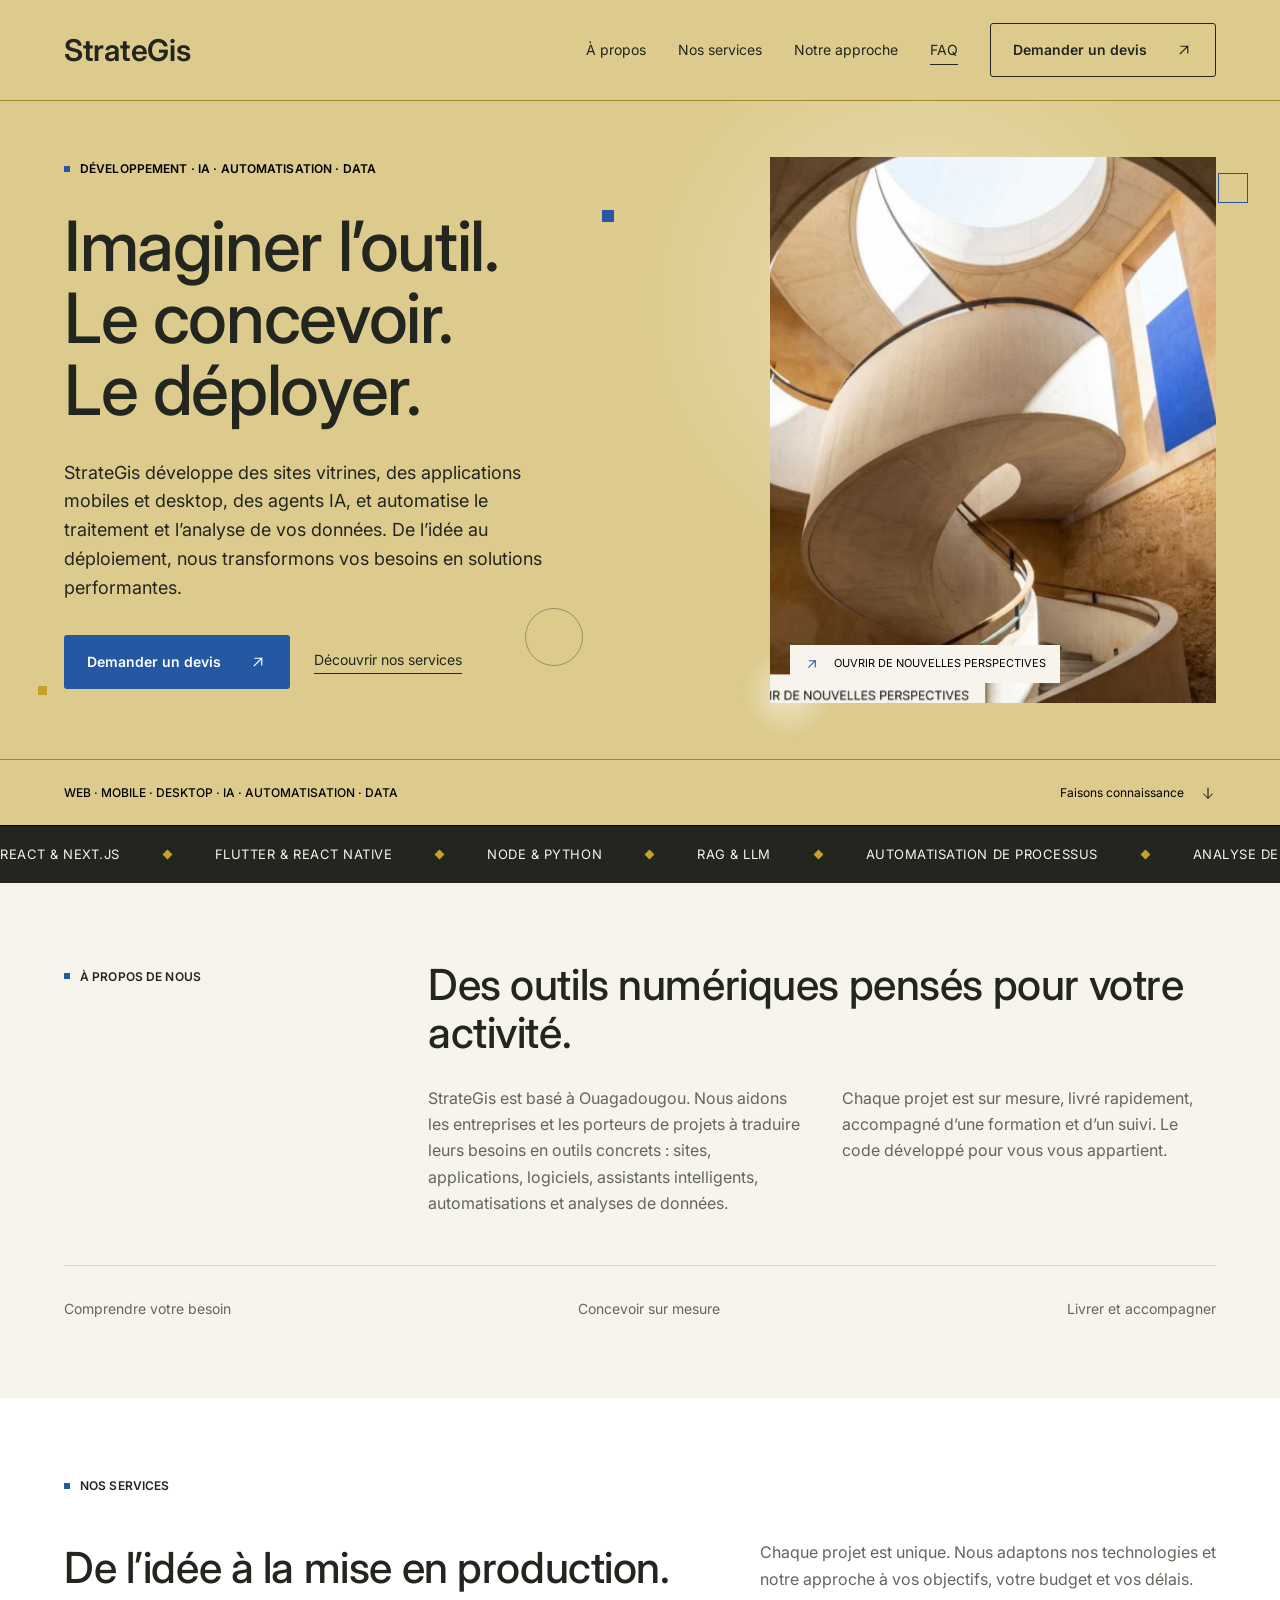
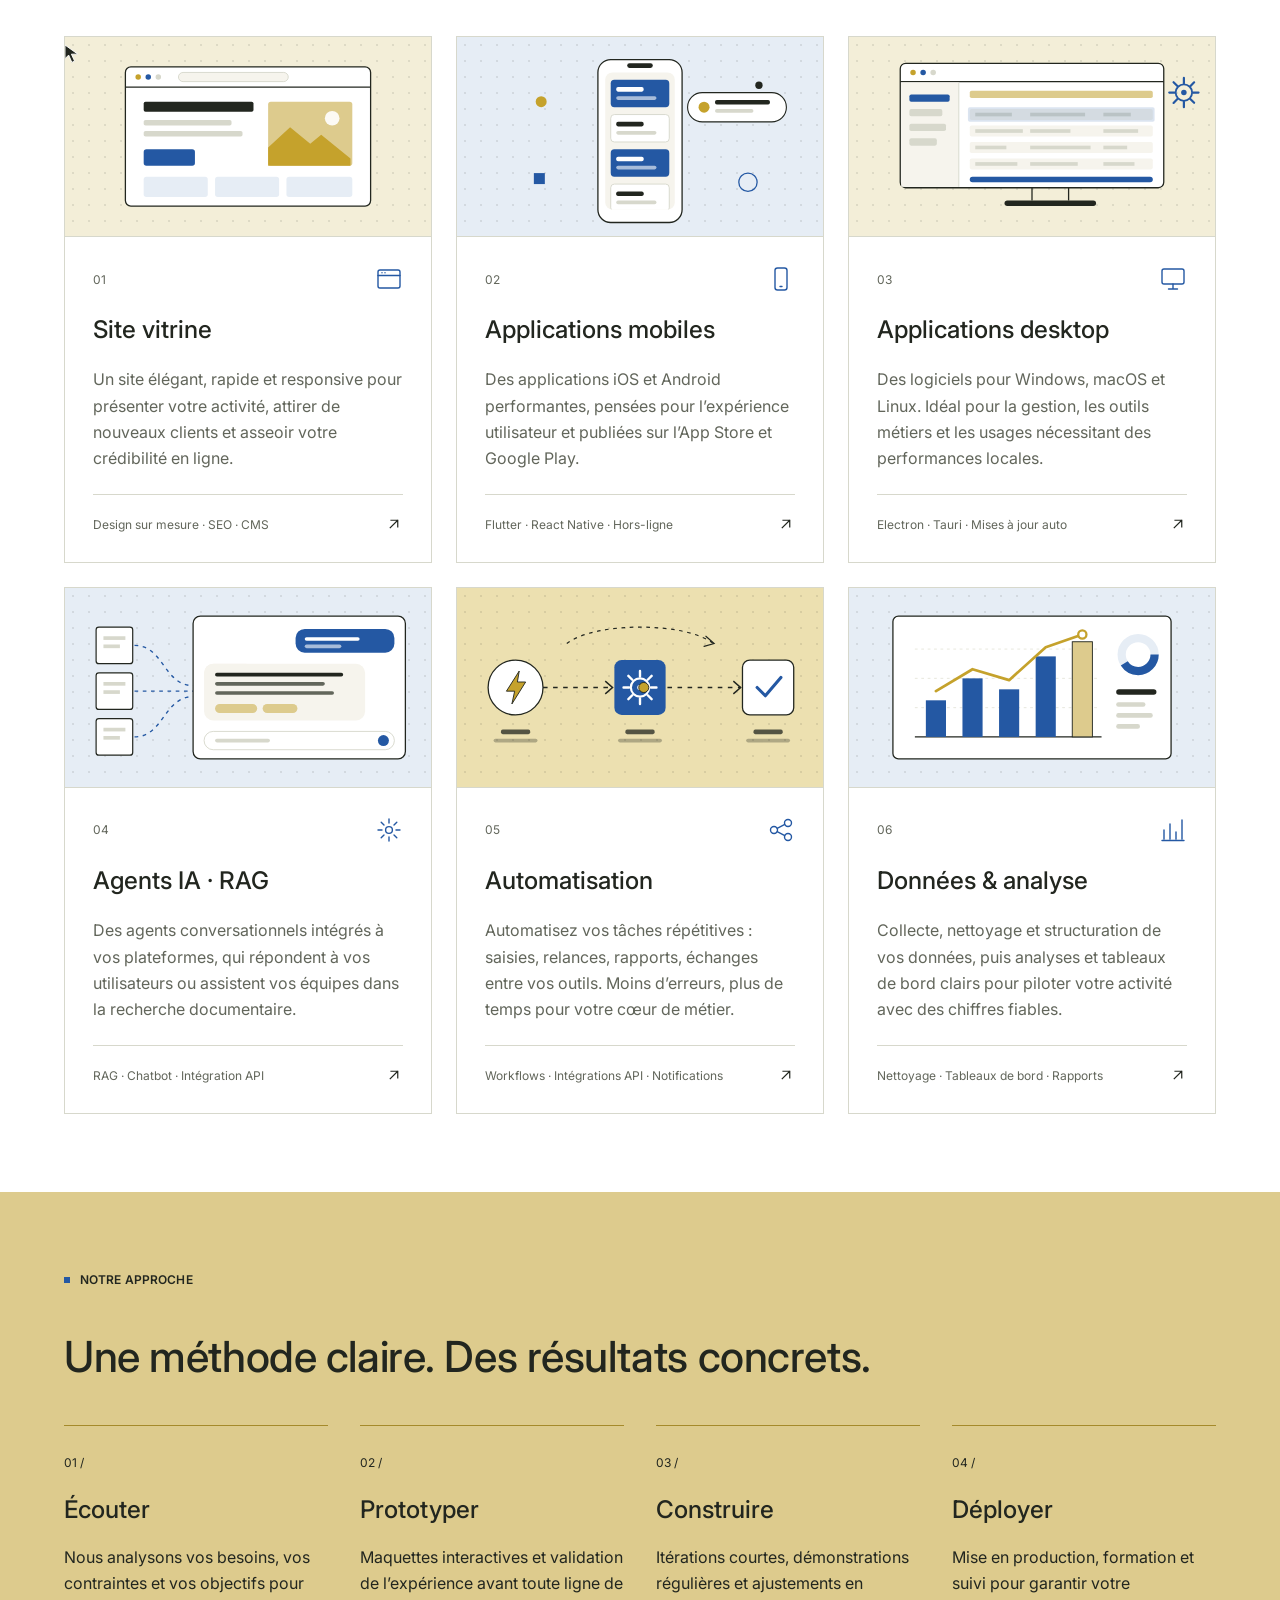
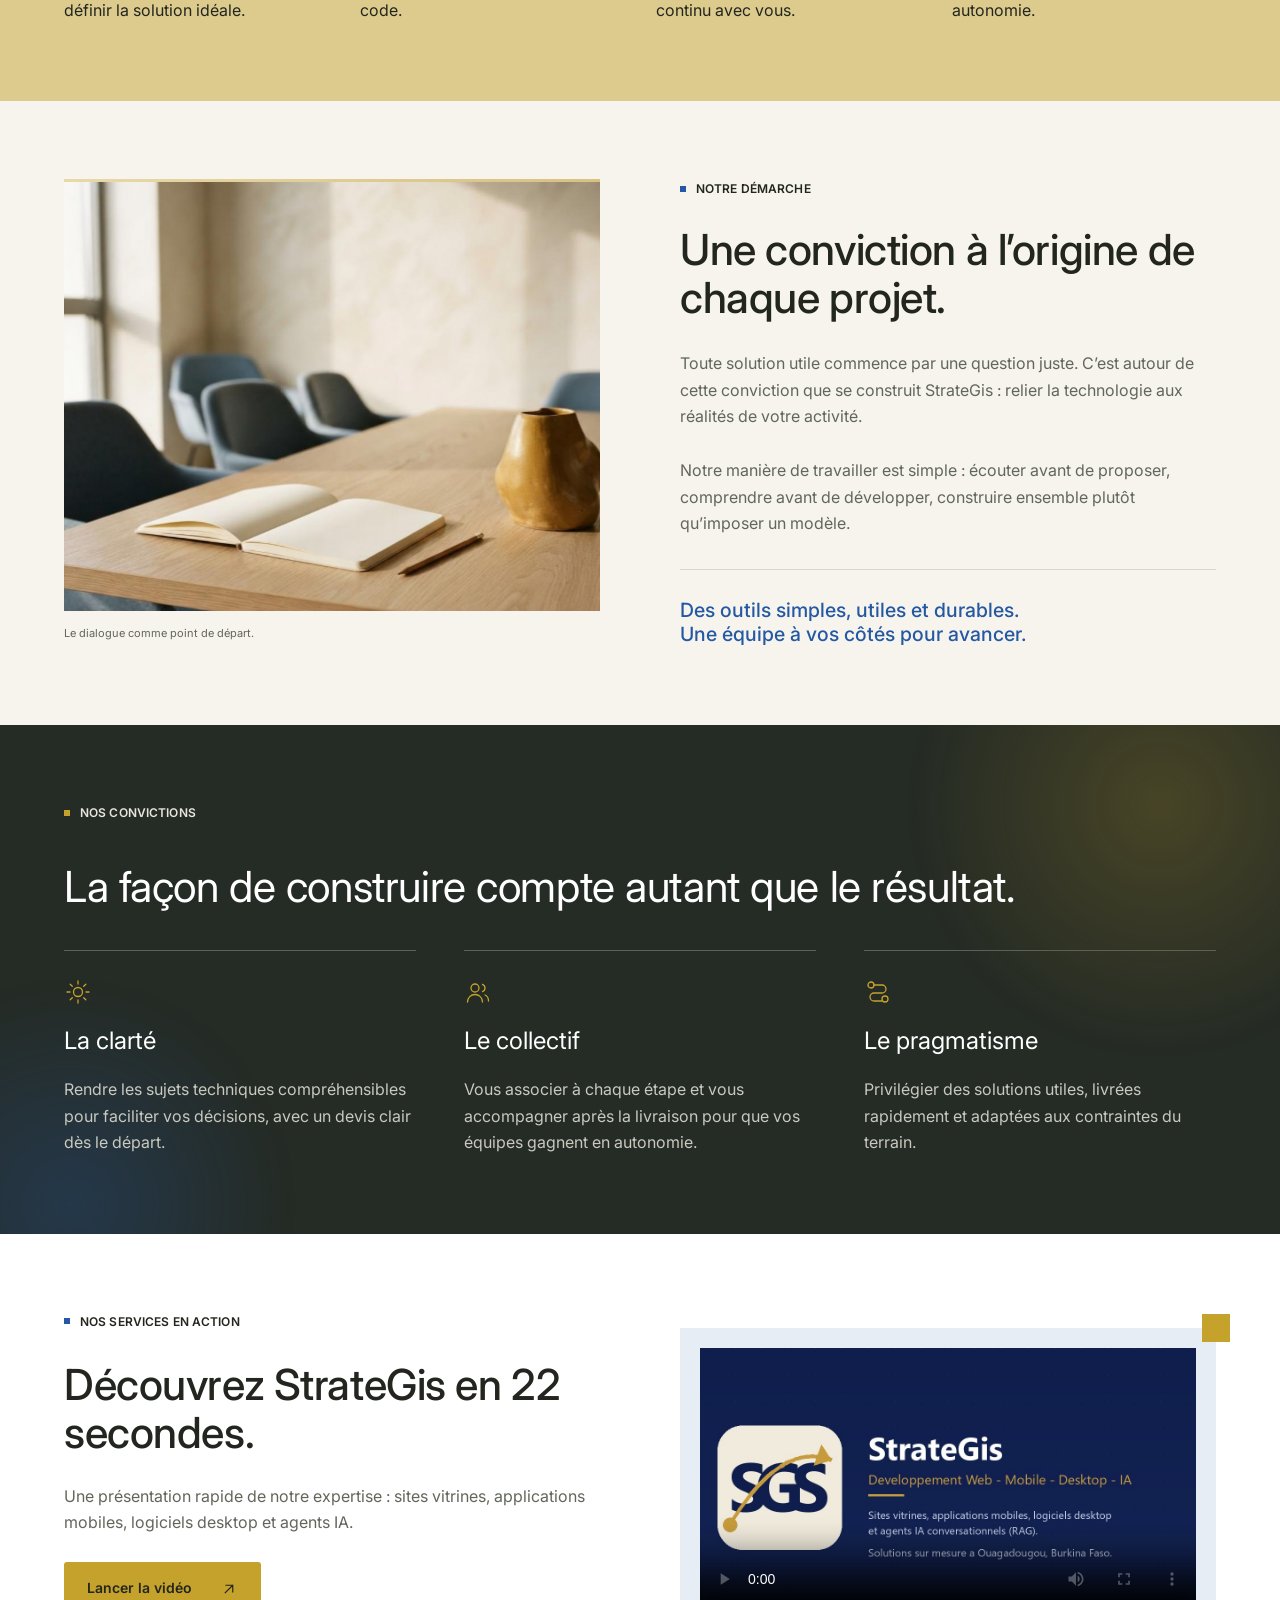
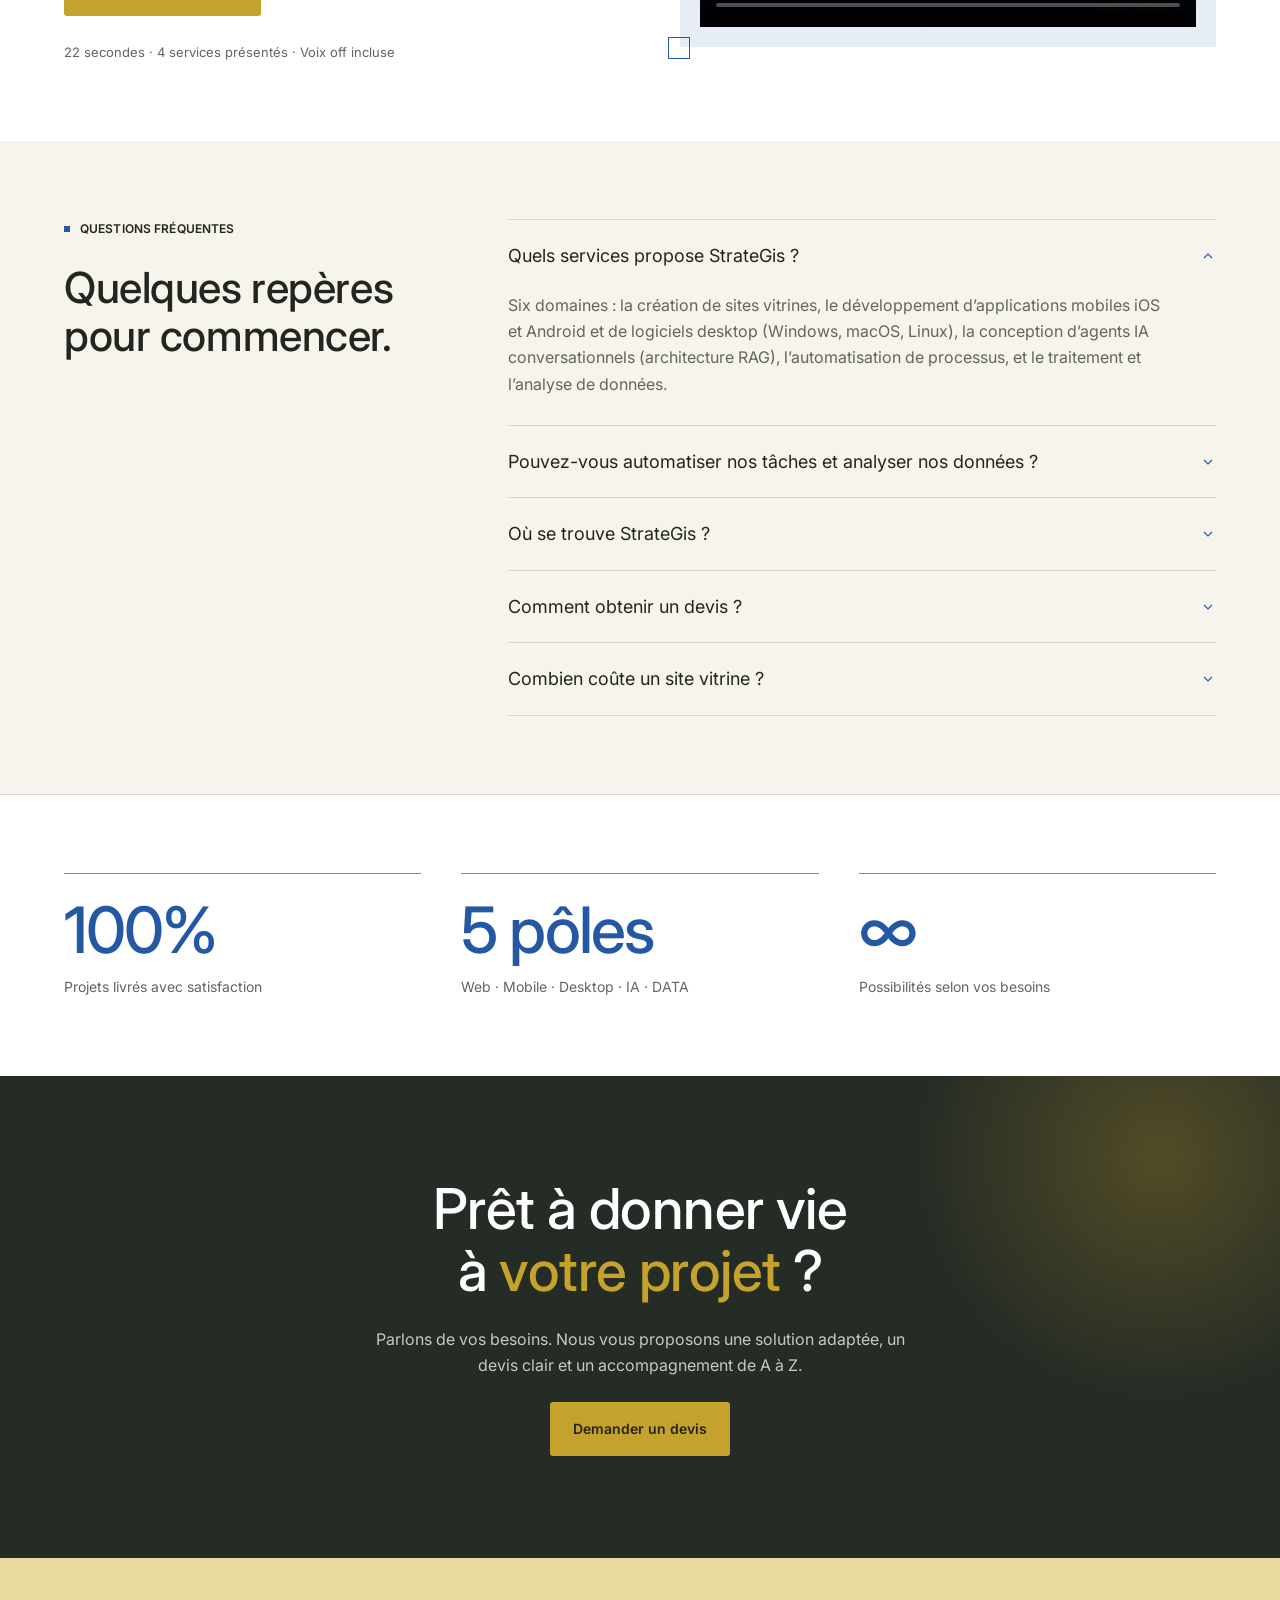
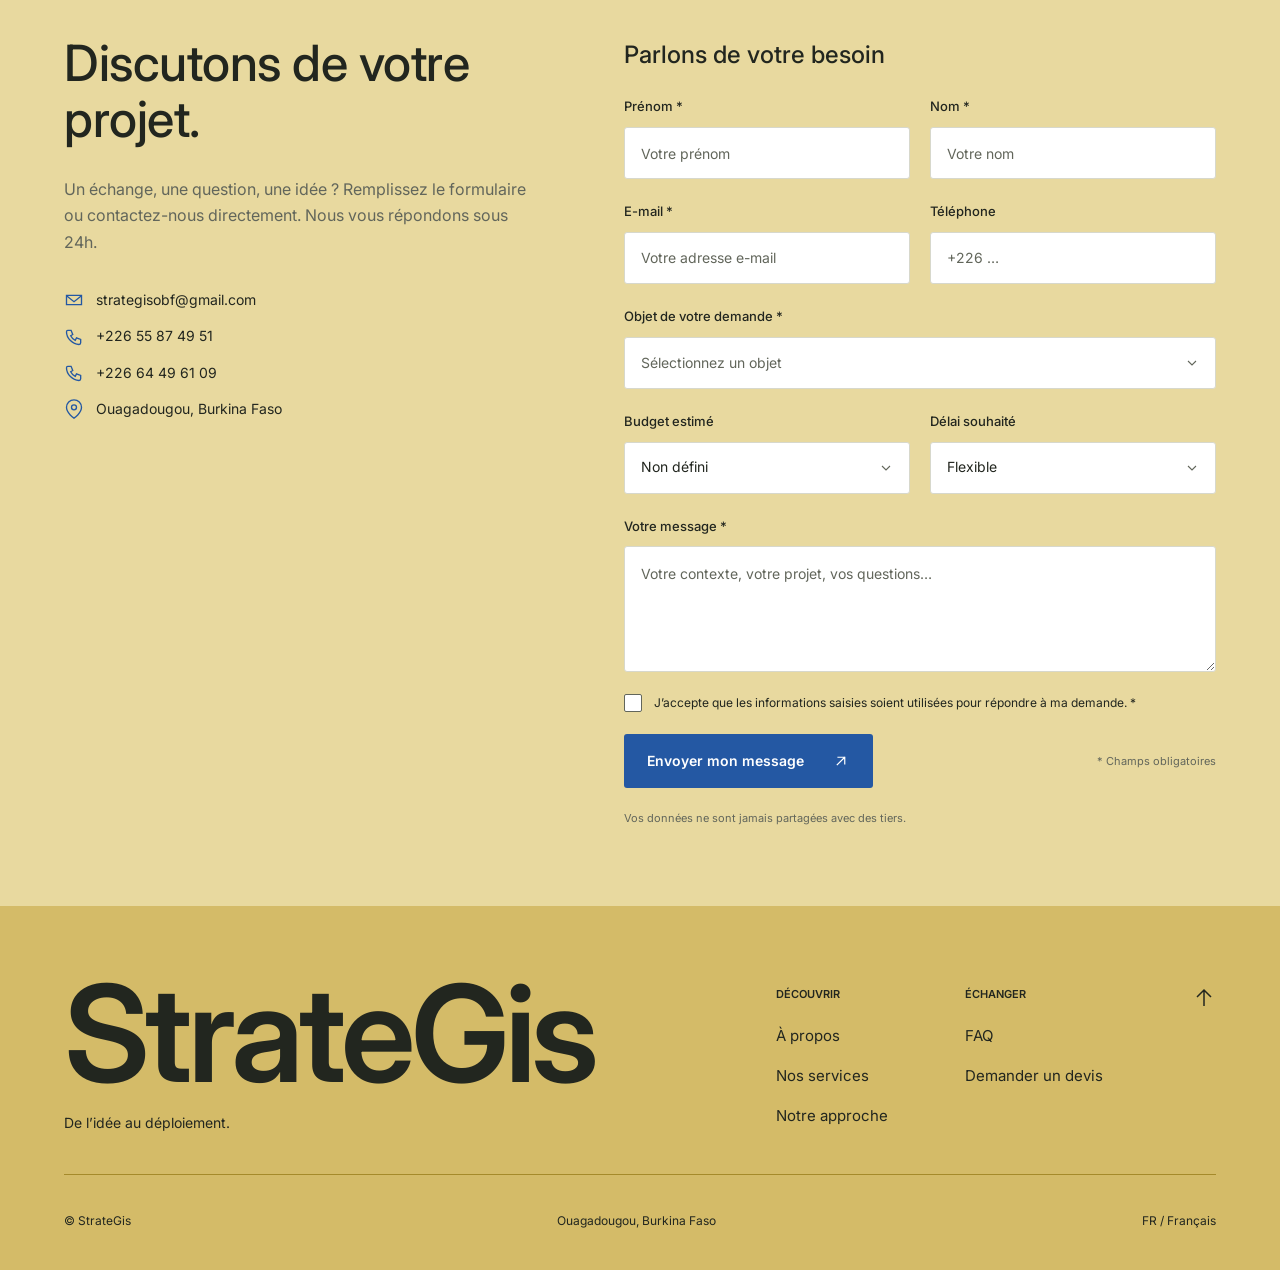
==== index.html @ 48edb65d "Update index.html" ====
<!DOCTYPE html>
<html lang="fr">
<head>
<meta charset="UTF-8">
<meta name="viewport" content="width=device-width, initial-scale=1, viewport-fit=cover">

<title>StrateGis — Développement Web, Mobile, IA, Automatisation & Data au Burkina Faso</title>
<meta name="description" content="StrateGis conçoit sites vitrines, applications mobiles et desktop, agents IA (RAG), automatisation de processus et traitement & analyse de données. Solutions sur mesure à Ouagadougou, Burkina Faso. Devis gratuit sous 24h.">
<meta name="keywords" content="développement web Burkina Faso, application mobile Ouagadougou, site vitrine Burkina, logiciel desktop, agent IA RAG, chatbot entreprise, automatisation de processus, analyse de données, traitement de données, tableau de bord, développeur web Ouagadougou, StrateGis">
<meta name="author" content="StrateGis">
<meta name="robots" content="index, follow, max-image-preview:large, max-snippet:-1, max-video-preview:-1">
<meta name="googlebot" content="index, follow">
<meta name="language" content="French">
<meta name="geo.region" content="BF">
<meta name="geo.placename" content="Ouagadougou">
<meta name="geo.position" content="12.3714;-1.5197">
<meta name="ICBM" content="12.3714, -1.5197">
<link rel="canonical" href="https://strategis-of.netlify.app/">

<meta property="og:type" content="website">
<meta property="og:url" content="https://strategis-of.netlify.app/">
<meta property="og:title" content="StrateGis — Développement, IA, Automatisation & Analyse de données">
<meta property="og:description" content="Sites vitrines, applications mobiles et desktop, agents IA, automatisation et analyse de données. Solutions sur mesure à Ouagadougou, Burkina Faso.">
<meta property="og:image" content="https://strategis-of.netlify.app/img/og-image.jpg">
<meta property="og:image:width" content="1200">
<meta property="og:image:height" content="630">
<meta property="og:image:alt" content="StrateGis — Développement, IA, automatisation et analyse de données">
<meta property="og:locale" content="fr_FR">
<meta property="og:site_name" content="StrateGis">

<meta name="twitter:card" content="summary_large_image">
<meta name="twitter:url" content="https://strategis-of.netlify.app/">
<meta name="twitter:title" content="StrateGis — Développement, IA, Automatisation & Analyse de données">
<meta name="twitter:description" content="Sites vitrines, applications mobiles et desktop, agents IA, automatisation et analyse de données à Ouagadougou, Burkina Faso.">
<meta name="twitter:image" content="https://strategis-of.netlify.app/img/og-image.jpg">

<meta name="theme-color" content="#ddcb8d">
<meta name="msapplication-TileColor" content="#ddcb8d">
<link rel="icon" type="image/png" href="/favicon.png">
<link rel="apple-touch-icon" href="/apple-touch-icon.png">
<link rel="manifest" href="/manifest.json">

<link rel="preconnect" href="https://fonts.googleapis.com">
<link rel="preconnect" href="https://fonts.gstatic.com" crossorigin>
<link rel="dns-prefetch" href="https://formspree.io">
<link href="https://fonts.googleapis.com/css2?family=Inter:wght@400;500;600&display=swap" rel="stylesheet">

<script>document.documentElement.classList.add('js');</script>
<link rel="stylesheet" href="css/style.css">

<script type="application/ld+json">
{
  "@context": "https://schema.org",
  "@graph": [
    {
      "@type": "Organization",
      "@id": "https://strategis-of.netlify.app/#organization",
      "name": "StrateGis",
      "url": "https://strategis-of.netlify.app/",
      "logo": {"@type": "ImageObject","url": "https://strategis-of.netlify.app/img/og-image.jpg","width": 1200,"height": 630},
      "description": "StrateGis développe des sites vitrines, applications mobiles, logiciels desktop et agents IA conversationnels, et intervient dans l'automatisation de processus et le traitement et l'analyse de données.",
      "email": "strategisobf@gmail.com",
      "telephone": "+22655874951",
      "address": {"@type": "PostalAddress","addressLocality": "Ouagadougou","addressCountry": "BF"},
      "contactPoint": {"@type": "ContactPoint","telephone": "+22655874951","contactType": "customer service","email": "strategisobf@gmail.com","availableLanguage": ["French"]}
    },
    {
      "@type": "WebSite",
      "@id": "https://strategis-of.netlify.app/#website",
      "url": "https://strategis-of.netlify.app/",
      "name": "StrateGis",
      "inLanguage": "fr-FR",
      "publisher": { "@id": "https://strategis-of.netlify.app/#organization" }
    },
    {
      "@type": "WebPage",
      "@id": "https://strategis-of.netlify.app/#webpage",
      "url": "https://strategis-of.netlify.app/",
      "name": "StrateGis — Développement Web, Mobile, IA, Automatisation & Data",
      "description": "Sites vitrines, applications mobiles, logiciels desktop, agents IA, automatisation et analyse de données. Solutions sur mesure à Ouagadougou, Burkina Faso.",
      "isPartOf": { "@id": "https://strategis-of.netlify.app/#website" },
      "about": { "@id": "https://strategis-of.netlify.app/#organization" },
      "inLanguage": "fr-FR"
    },
    {
      "@type": "VideoObject",
      "name": "StrateGis — Vidéo promotionnelle",
      "description": "Présentation des services StrateGis : sites vitrines, applications mobiles, logiciels desktop et agents IA conversationnels.",
      "thumbnailUrl": "https://strategis-of.netlify.app/img/og-image.jpg",
      "contentUrl": "https://strategis-of.netlify.app/videos/StratePresent.mp4",
      "uploadDate": "2025-01-01",
      "duration": "PT22S",
      "publisher": { "@id": "https://strategis-of.netlify.app/#organization" }
    },
    {"@type": "Service","serviceType": "Développement de site vitrine","provider": { "@id": "https://strategis-of.netlify.app/#organization" },"areaServed": { "@type": "Country", "name": "Burkina Faso" },"description": "Création de sites vitrines élégants, rapides et responsives avec design sur mesure, SEO optimisé et CMS."},
    {"@type": "Service","serviceType": "Développement d'applications mobiles","provider": { "@id": "https://strategis-of.netlify.app/#organization" },"areaServed": { "@type": "Country", "name": "Burkina Faso" },"description": "Applications natives et cross-platform iOS et Android avec Flutter / React Native."},
    {"@type": "Service","serviceType": "Développement d'applications desktop","provider": { "@id": "https://strategis-of.netlify.app/#organization" },"areaServed": { "@type": "Country", "name": "Burkina Faso" },"description": "Logiciels desktop pour Windows, macOS et Linux avec Electron ou Tauri."},
    {"@type": "Service","serviceType": "Développement d'agents IA conversationnels","provider": { "@id": "https://strategis-of.netlify.app/#organization" },"areaServed": { "@type": "Country", "name": "Burkina Faso" },"description": "Agents IA avec architecture RAG pour répondre aux utilisateurs et assister la recherche documentaire."},
    {"@type": "Service","serviceType": "Automatisation de processus","provider": { "@id": "https://strategis-of.netlify.app/#organization" },"areaServed": { "@type": "Country", "name": "Burkina Faso" },"description": "Automatisation des tâches répétitives, des relances, des rapports et des échanges entre vos outils."},
    {"@type": "Service","serviceType": "Traitement et analyse de données","provider": { "@id": "https://strategis-of.netlify.app/#organization" },"areaServed": { "@type": "Country", "name": "Burkina Faso" },"description": "Collecte, nettoyage et structuration des données, analyses, tableaux de bord et rapports pour piloter votre activité."},
    {
      "@type": "FAQPage",
      "mainEntity": [
        {"@type": "Question","name": "Quels services propose StrateGis ?","acceptedAnswer": {"@type": "Answer","text": "StrateGis intervient dans six domaines : la création de sites vitrines, le développement d'applications mobiles iOS et Android, de logiciels desktop (Windows, macOS, Linux), la conception d'agents IA conversationnels basés sur une architecture RAG, l'automatisation de processus, et le traitement et l'analyse de données."}},
        {"@type": "Question","name": "Pouvez-vous automatiser nos tâches et analyser nos données ?","acceptedAnswer": {"@type": "Answer","text": "Oui. StrateGis automatise les tâches répétitives (saisies, relances, rapports, échanges entre outils) et traite, nettoie et analyse vos données pour produire des tableaux de bord et des rapports exploitables."}},
        {"@type": "Question","name": "Où se trouve StrateGis ?","acceptedAnswer": {"@type": "Answer","text": "StrateGis est basé à Ouagadougou, au Burkina Faso, et travaille avec des clients dans toute la région."}},
        {"@type": "Question","name": "Comment obtenir un devis StrateGis ?","acceptedAnswer": {"@type": "Answer","text": "Vous pouvez demander un devis gratuit en remplissant le formulaire de contact sur le site ou en écrivant à strategisobf@gmail.com. Nous répondons sous 24h."}},
        {"@type": "Question","name": "Combien coûte un site vitrine chez StrateGis ?","acceptedAnswer": {"@type": "Answer","text": "Les tarifs dépendent de la complexité du projet. Nos budgets vont de moins de 150 000 FCFA pour un site simple à plus de 600 000 FCFA pour un projet complet. Contactez-nous pour un devis personnalisé."}}
      ]
    },
    {
      "@type": "BreadcrumbList",
      "itemListElement": [
        { "@type": "ListItem", "position": 1, "name": "Accueil", "item": "https://strategis-of.netlify.app/" },
        { "@type": "ListItem", "position": 2, "name": "Services", "item": "https://strategis-of.netlify.app/#services" },
        { "@type": "ListItem", "position": 3, "name": "Devis", "item": "https://strategis-of.netlify.app/#devis" }
      ]
    }
  ]
}
</script>
</head>
<body id="top">

<div id="prog" aria-hidden="true"></div>

<svg width="0" height="0" style="position:absolute" aria-hidden="true" focusable="false">
  <symbol id="i-arrow-ur" viewBox="0 0 24 24"><path d="M7 17 17 7M8 7h9v9" fill="none" stroke="currentColor" stroke-width="1.6" stroke-linecap="square"/></symbol>
  <symbol id="i-arrow-down" viewBox="0 0 24 24"><path d="M12 4v16M5 13l7 7 7-7" fill="none" stroke="currentColor" stroke-width="1.5"/></symbol>
  <symbol id="i-arrow-up" viewBox="0 0 24 24"><path d="M12 20V4M5 11l7-7 7 7" fill="none" stroke="currentColor" stroke-width="1.5"/></symbol>
  <symbol id="i-chevron" viewBox="0 0 24 24"><path d="m6 9 6 6 6-6" fill="none" stroke="currentColor" stroke-width="1.6"/></symbol>
  <symbol id="i-web" viewBox="0 0 28 28"><rect x="3" y="5" width="22" height="18" rx="2" fill="none" stroke="currentColor" stroke-width="1.4"/><path d="M3 10.5h22M7 7.8h.01M10 7.8h.01" fill="none" stroke="currentColor" stroke-width="1.4" stroke-linecap="round"/></symbol>
  <symbol id="i-mobile" viewBox="0 0 28 28"><rect x="8" y="3" width="12" height="22" rx="2.5" fill="none" stroke="currentColor" stroke-width="1.4"/><path d="M13 21.5h2" fill="none" stroke="currentColor" stroke-width="1.4" stroke-linecap="round"/></symbol>
  <symbol id="i-desktop" viewBox="0 0 28 28"><rect x="3" y="4" width="22" height="15" rx="2" fill="none" stroke="currentColor" stroke-width="1.4"/><path d="M9.5 24h9M14 19v5" fill="none" stroke="currentColor" stroke-width="1.4" stroke-linecap="round"/></symbol>
  <symbol id="i-ai" viewBox="0 0 28 28"><circle cx="14" cy="14" r="3.4" fill="none" stroke="currentColor" stroke-width="1.4"/><path d="M14 3v4M14 21v4M3 14h4M21 14h4M6.2 6.2l2.8 2.8M19 19l2.8 2.8M6.2 21.8 9 19M19 9l2.8-2.8" fill="none" stroke="currentColor" stroke-width="1.4" stroke-linecap="round"/></symbol>
  <symbol id="i-auto" viewBox="0 0 28 28"><circle cx="7" cy="14" r="3.5" fill="none" stroke="currentColor" stroke-width="1.4"/><circle cx="21" cy="7" r="3.5" fill="none" stroke="currentColor" stroke-width="1.4"/><circle cx="21" cy="21" r="3.5" fill="none" stroke="currentColor" stroke-width="1.4"/><path d="m10.2 12.4 7.6-4M10.2 15.6l7.6 4" fill="none" stroke="currentColor" stroke-width="1.4" stroke-linecap="round"/></symbol>
  <symbol id="i-data" viewBox="0 0 28 28"><path d="M5 23v-9M11 23V8M17 23v-7M23 23V4M3 24.5h22" fill="none" stroke="currentColor" stroke-width="1.4" stroke-linecap="round"/></symbol>
  <symbol id="i-sun" viewBox="0 0 28 28"><circle cx="14" cy="14" r="4.5" fill="none" stroke="currentColor" stroke-width="1.3"/><path d="M14 3v3M14 22v3M3 14h3M22 14h3M6.2 6.2l2.1 2.1M19.7 19.7l2.1 2.1M6.2 21.8l2.1-2.1M19.7 8.3l2.1-2.1" fill="none" stroke="currentColor" stroke-width="1.3" stroke-linecap="round"/></symbol>
  <symbol id="i-users" viewBox="0 0 28 28"><circle cx="11" cy="10" r="4" fill="none" stroke="currentColor" stroke-width="1.3"/><path d="M3.5 24c0-4.4 3.4-7.5 7.5-7.5s7.5 3.1 7.5 7.5" fill="none" stroke="currentColor" stroke-width="1.3" stroke-linecap="round"/><path d="M18.5 6.3a4 4 0 0 1 0 7.4M21 17c2.2.9 3.5 3.2 3.5 6" fill="none" stroke="currentColor" stroke-width="1.3" stroke-linecap="round"/></symbol>
  <symbol id="i-route" viewBox="0 0 28 28"><circle cx="7" cy="7" r="3" fill="none" stroke="currentColor" stroke-width="1.3"/><circle cx="21" cy="21" r="3" fill="none" stroke="currentColor" stroke-width="1.3"/><path d="M10 7h8a4 4 0 0 1 0 8H10a4 4 0 0 0 0 8h8" fill="none" stroke="currentColor" stroke-width="1.3" stroke-linecap="round"/></symbol>
</svg>

<a class="skip" href="#main">Aller au contenu</a>

<header class="nav" id="nav">
  <div class="wrap nav-in">
    <a class="brand" href="#top" aria-label="StrateGis — Retour à l'accueil">StrateGis</a>
    <button class="nav-toggle" id="nav-toggle" aria-expanded="false" aria-controls="nav-links" aria-label="Ouvrir le menu"><span></span><span></span></button>
    <nav class="nav-links" id="nav-links" aria-label="Navigation principale">
      <a href="#a-propos">À propos</a>
      <a href="#services">Nos services</a>
      <a href="#approche">Notre approche</a>
      <a href="#faq">FAQ</a>
      <a class="btn btn-ghost" href="#devis"><span>Demander un devis</span><svg aria-hidden="true"><use href="#i-arrow-ur"/></svg></a>
    </nav>
  </div>
</header>

<main id="main">

<!-- ================= ACCUEIL ================= -->
<section class="s-hero" id="accueil">
  <div class="shapes" aria-hidden="true"><i></i><i></i><i></i><i></i><i></i></div>
  <div class="wrap hero-grid">
    <div class="hero-text">
      <p class="eyebrow"><i></i>Développement · IA · Automatisation · Data</p>
      <h1 class="split" id="hero-title">Imaginer l’outil.<br>Le concevoir.<br>Le déployer.</h1>
      <p class="lead">StrateGis développe des sites vitrines, des applications mobiles et desktop, des agents IA, et automatise le traitement et l’analyse de vos données. De l’idée au déploiement, nous transformons vos besoins en solutions performantes.</p>
      <div class="actions">
        <a class="btn btn-blue" href="#devis"><span>Demander un devis</span><svg aria-hidden="true"><use href="#i-arrow-ur"/></svg></a>
        <a class="link-u" href="#services">Découvrir nos services</a>
      </div>
    </div>
    <figure class="hero-fig ph">
      <img src="img/hero.jpg" width="590" height="546" alt="Escalier hélicoïdal en pierre baigné de lumière naturelle" fetchpriority="high" data-par="0.07" onerror="this.remove()">
      <figcaption><svg aria-hidden="true"><use href="#i-arrow-ur"/></svg>Ouvrir de nouvelles perspectives</figcaption>
    </figure>
  </div>

  <div class="strip">
    <div class="wrap strip-in">
      <p>Web · Mobile · Desktop · IA · Automatisation · Data</p>
      <a href="#a-propos">Faisons connaissance<svg aria-hidden="true"><use href="#i-arrow-down"/></svg></a>
    </div>
  </div>
</section>

<div class="marq" aria-hidden="true">
  <div class="marq-track">
    <span>React &amp; Next.js</span><span>Flutter &amp; React Native</span><span>Node &amp; Python</span><span>RAG &amp; LLM</span><span>Automatisation de processus</span><span>Analyse de données</span><span>Tableaux de bord</span><span>Electron &amp; Tauri</span><span>Cloud &amp; DevOps</span><span>UI / UX</span><span>API &amp; Microservices</span>
    <span>React &amp; Next.js</span><span>Flutter &amp; React Native</span><span>Node &amp; Python</span><span>RAG &amp; LLM</span><span>Automatisation de processus</span><span>Analyse de données</span><span>Tableaux de bord</span><span>Electron &amp; Tauri</span><span>Cloud &amp; DevOps</span><span>UI / UX</span><span>API &amp; Microservices</span>
  </div>
</div>

<!-- ================= À PROPOS ================= -->
<section class="s-about" id="a-propos">
  <div class="wrap about-grid">
    <p class="eyebrow dark"><i></i>À propos de nous</p>
    <div class="about-main">
      <h2 class="h2 split">Des outils numériques pensés pour votre activité.</h2>
      <div class="two-col">
        <p>StrateGis est basé à Ouagadougou. Nous aidons les entreprises et les porteurs de projets à traduire leurs besoins en outils concrets : sites, applications, logiciels, assistants intelligents, automatisations et analyses de données.</p>
        <p>Chaque projet est sur mesure, livré rapidement, accompagné d’une formation et d’un suivi. Le code développé pour vous vous appartient.</p>
      </div>
    </div>
  </div>
  <div class="wrap">
    <hr class="rule">
    <ul class="intents">
      <li>Comprendre votre besoin</li>
      <li>Concevoir sur mesure</li>
      <li>Livrer et accompagner</li>
    </ul>
  </div>
</section>

<!-- ================= SERVICES ================= -->
<section class="s-services" id="services">
  <div class="wrap">
    <p class="eyebrow dark"><i></i>Nos services</p>
    <div class="sv-head">
      <h2 class="h2 split">De l’idée à la mise en production.</h2>
      <p class="muted">Chaque projet est unique. Nous adaptons nos technologies et notre approche à vos objectifs, votre budget et vos délais.</p>
    </div>

    <div class="cards">

      <a class="card" href="#devis" data-service="Site vitrine">
        <div class="card-art t1">
          <svg class="art art-web" viewBox="0 0 400 200" role="img" aria-label="Illustration animée : un site web qui se construit">
            <g class="bob">
              <rect x="66" y="24" width="268" height="152" rx="6" fill="#fff" stroke="#22261f" stroke-width="1.4"/>
              <path d="M66 46h268" stroke="#22261f" stroke-width="1.4"/>
              <circle cx="80" cy="35" r="3" fill="#c5a22c"/><circle cx="91" cy="35" r="3" fill="#2458a3"/><circle cx="102" cy="35" r="3" fill="#d7d8cc"/>
              <rect x="124" y="30" width="120" height="10" rx="5" fill="#f6f4ed" stroke="#d7d8cc"/>
              <rect class="sk s1" x="86" y="62" width="120" height="11" rx="2" fill="#22261f"/>
              <rect class="sk s2" x="86" y="82" width="96" height="6" rx="2" fill="#d7d8cc"/>
              <rect class="sk s3" x="86" y="94" width="108" height="6" rx="2" fill="#d7d8cc"/>
              <rect class="pulse" x="86" y="114" width="56" height="18" rx="3" fill="#2458a3"/>
              <rect x="222" y="62" width="92" height="70" rx="3" fill="#ddcb8d"/>
              <circle class="sunc" cx="292" cy="80" r="8" fill="#fff" opacity=".9"/>
              <path d="M222 132V112l24-22 22 18 12-10 32 26v8z" fill="#c5a22c"/>
              <g class="cards3"><rect x="86" y="144" width="70" height="22" rx="3" fill="#e6edf5"/><rect x="164" y="144" width="70" height="22" rx="3" fill="#e6edf5"/><rect x="242" y="144" width="72" height="22" rx="3" fill="#e6edf5"/></g>
              <g class="cursor"><path d="M0 0v15l4-4 3.5 8 3-1.4-3.5-7.6H14z" fill="#22261f" stroke="#fff" stroke-width="1"/></g>
            </g>
          </svg>
        </div>
        <div class="card-body">
          <div class="card-top"><span>01</span><svg class="ico" aria-hidden="true"><use href="#i-web"/></svg></div>
          <h3>Site vitrine</h3>
          <p>Un site élégant, rapide et responsive pour présenter votre activité, attirer de nouveaux clients et asseoir votre crédibilité en ligne.</p>
          <div class="card-foot"><span>Design sur mesure · SEO · CMS</span><svg aria-hidden="true"><use href="#i-arrow-ur"/></svg></div>
        </div>
      </a>

      <a class="card" href="#devis" data-service="Application mobile / iOS">
        <div class="card-art t2">
          <svg class="art art-mobile" viewBox="0 0 400 200" role="img" aria-label="Illustration animée : une application mobile avec notification">
            <defs><clipPath id="scr"><rect x="162" y="30" width="76" height="150" rx="8"/></clipPath></defs>
            <g class="orb-s">
              <circle cx="92" cy="62" r="6" fill="#c5a22c"/>
              <circle cx="318" cy="150" r="10" fill="none" stroke="#2458a3" stroke-width="1.4"/>
              <rect x="84" y="140" width="12" height="12" fill="#2458a3"/>
              <circle cx="330" cy="44" r="4" fill="#22261f"/>
            </g>
            <g class="bob">
              <rect x="154" y="16" width="92" height="178" rx="14" fill="#fff" stroke="#22261f" stroke-width="1.4"/>
              <rect x="162" y="30" width="76" height="150" rx="8" fill="#f6f4ed"/>
              <rect x="186" y="20" width="28" height="5" rx="2.5" fill="#22261f"/>
              <g clip-path="url(#scr)"><g class="feed">
                <rect x="168" y="38" width="64" height="30" rx="4" fill="#2458a3"/><rect x="174" y="46" width="30" height="5" rx="2" fill="#fff"/><rect x="174" y="56" width="44" height="4" rx="2" fill="#fff" opacity=".6"/>
                <rect x="168" y="76" width="64" height="30" rx="4" fill="#fff" stroke="#d7d8cc"/><rect x="174" y="84" width="30" height="5" rx="2" fill="#22261f"/><rect x="174" y="94" width="44" height="4" rx="2" fill="#d7d8cc"/>
                <rect x="168" y="114" width="64" height="30" rx="4" fill="#2458a3"/><rect x="174" y="122" width="30" height="5" rx="2" fill="#fff"/><rect x="174" y="132" width="44" height="4" rx="2" fill="#fff" opacity=".6"/>
                <rect x="168" y="152" width="64" height="30" rx="4" fill="#fff" stroke="#d7d8cc"/><rect x="174" y="160" width="30" height="5" rx="2" fill="#22261f"/><rect x="174" y="170" width="44" height="4" rx="2" fill="#d7d8cc"/>
                <rect x="168" y="190" width="64" height="30" rx="4" fill="#2458a3"/><rect x="174" y="198" width="30" height="5" rx="2" fill="#fff"/><rect x="174" y="208" width="44" height="4" rx="2" fill="#fff" opacity=".6"/>
                <rect x="168" y="228" width="64" height="30" rx="4" fill="#fff" stroke="#d7d8cc"/><rect x="174" y="236" width="30" height="5" rx="2" fill="#22261f"/><rect x="174" y="246" width="44" height="4" rx="2" fill="#d7d8cc"/>
                <rect x="168" y="266" width="64" height="30" rx="4" fill="#2458a3"/>
              </g></g>
            </g>
            <g class="notif"><rect x="252" y="52" width="108" height="32" rx="16" fill="#fff" stroke="#22261f" stroke-width="1.2"/><circle cx="270" cy="68" r="6" fill="#c5a22c"/><rect x="282" y="60" width="60" height="5" rx="2" fill="#22261f"/><rect x="282" y="70" width="42" height="4" rx="2" fill="#d7d8cc"/></g>
          </svg>
        </div>
        <div class="card-body">
          <div class="card-top"><span>02</span><svg class="ico" aria-hidden="true"><use href="#i-mobile"/></svg></div>
          <h3>Applications mobiles</h3>
          <p>Des applications iOS et Android performantes, pensées pour l’expérience utilisateur et publiées sur l’App Store et Google Play.</p>
          <div class="card-foot"><span>Flutter · React Native · Hors-ligne</span><svg aria-hidden="true"><use href="#i-arrow-ur"/></svg></div>
        </div>
      </a>

      <a class="card" href="#devis" data-service="Application desktop">
        <div class="card-art t1">
          <svg class="art art-desktop" viewBox="0 0 400 200" role="img" aria-label="Illustration animée : un logiciel desktop qui traite des lignes de données">
            <g class="bob">
              <rect x="56" y="20" width="288" height="136" rx="6" fill="#fff" stroke="#22261f" stroke-width="1.4"/>
              <path d="M56 40h288" stroke="#22261f" stroke-width="1.4"/>
              <circle cx="70" cy="30" r="3" fill="#c5a22c"/><circle cx="81" cy="30" r="3" fill="#2458a3"/><circle cx="92" cy="30" r="3" fill="#d7d8cc"/>
              <rect x="57" y="41" width="63" height="114" fill="#f6f4ed"/><path d="M120 41v114" stroke="#d7d8cc"/>
              <rect x="66" y="54" width="44" height="8" rx="2" fill="#2458a3"/><rect x="66" y="70" width="36" height="8" rx="2" fill="#d7d8cc"/><rect x="66" y="86" width="40" height="8" rx="2" fill="#d7d8cc"/><rect x="66" y="102" width="30" height="8" rx="2" fill="#d7d8cc"/>
              <rect x="132" y="50" width="200" height="8" rx="2" fill="#ddcb8d"/>
              <g fill="#f6f4ed"><rect x="132" y="70" width="200" height="12" rx="2"/><rect x="132" y="88" width="200" height="12" rx="2"/><rect x="132" y="106" width="200" height="12" rx="2"/><rect x="132" y="124" width="200" height="12" rx="2"/></g>
              <g fill="#d7d8cc"><rect x="138" y="74" width="40" height="4"/><rect x="198" y="74" width="60" height="4"/><rect x="278" y="74" width="30" height="4"/><rect x="138" y="92" width="52" height="4"/><rect x="198" y="92" width="44" height="4"/><rect x="278" y="92" width="38" height="4"/><rect x="138" y="110" width="34" height="4"/><rect x="198" y="110" width="66" height="4"/><rect x="278" y="110" width="26" height="4"/><rect x="138" y="128" width="46" height="4"/><rect x="198" y="128" width="52" height="4"/><rect x="278" y="128" width="34" height="4"/></g>
              <rect class="hl" x="130" y="68" width="204" height="16" rx="2" fill="#2458a3" opacity=".16"/>
              <rect x="132" y="144" width="200" height="6" rx="3" fill="#e6edf5"/>
              <rect class="loadbar" x="132" y="144" width="200" height="6" rx="3" fill="#2458a3"/>
              <path d="M200 156v14M240 156v14" stroke="#22261f" stroke-width="1.4"/>
              <rect x="170" y="170" width="100" height="6" rx="3" fill="#22261f"/>
            </g>
            <g class="cog"><circle cx="366" cy="52" r="9" fill="none" stroke="#2458a3" stroke-width="2"/><circle cx="366" cy="52" r="3" fill="#2458a3"/><path d="M366 36v6M366 62v6M350 52h6M376 52h6M354.7 40.7l4.2 4.2M373 59l4.2 4.2M354.7 63.3l4.2-4.2M373 45l4.2-4.2" stroke="#2458a3" stroke-width="2.4" stroke-linecap="round"/></g>
          </svg>
        </div>
        <div class="card-body">
          <div class="card-top"><span>03</span><svg class="ico" aria-hidden="true"><use href="#i-desktop"/></svg></div>
          <h3>Applications desktop</h3>
          <p>Des logiciels pour Windows, macOS et Linux. Idéal pour la gestion, les outils métiers et les usages nécessitant des performances locales.</p>
          <div class="card-foot"><span>Electron · Tauri · Mises à jour auto</span><svg aria-hidden="true"><use href="#i-arrow-ur"/></svg></div>
        </div>
      </a>

      <a class="card" href="#devis" data-service="Agent IA (RAG)">
        <div class="card-art t2">
          <svg class="art art-ai" viewBox="0 0 400 200" role="img" aria-label="Illustration animée : un agent IA qui répond à partir de vos documents">
            <g fill="#fff" stroke="#22261f" stroke-width="1.3">
              <rect class="bob" x="34" y="34" width="40" height="40" rx="3"/><rect class="bob d2" x="34" y="84" width="40" height="40" rx="3"/><rect class="bob d3" x="34" y="134" width="40" height="40" rx="3"/>
            </g>
            <g fill="#d7d8cc"><rect x="42" y="44" width="24" height="4"/><rect x="42" y="53" width="18" height="4"/><rect x="42" y="94" width="24" height="4"/><rect x="42" y="103" width="18" height="4"/><rect x="42" y="144" width="24" height="4"/><rect x="42" y="153" width="18" height="4"/></g>
            <g fill="none" stroke="#2458a3" stroke-width="1.5" class="dash"><path d="M76 54C108 54 108 98 140 98"/><path d="M76 104H140"/><path d="M76 154C108 154 108 110 140 110"/></g>
            <rect x="140" y="22" width="232" height="156" rx="8" fill="#fff" stroke="#22261f" stroke-width="1.4"/>
            <g class="m1"><rect x="252" y="36" width="108" height="26" rx="10" fill="#2458a3"/><rect x="262" y="45" width="60" height="4" rx="2" fill="#fff"/><rect x="262" y="53" width="40" height="4" rx="2" fill="#fff" opacity=".6"/></g>
            <g class="m2"><rect x="152" y="74" width="56" height="26" rx="10" fill="#f6f4ed"/><circle class="td" cx="168" cy="87" r="3" fill="#22261f"/><circle class="td td2" cx="180" cy="87" r="3" fill="#22261f"/><circle class="td td3" cx="192" cy="87" r="3" fill="#22261f"/></g>
            <g class="m3"><rect x="152" y="74" width="176" height="62" rx="10" fill="#f6f4ed"/><rect x="164" y="84" width="140" height="4" rx="2" fill="#22261f"/><rect x="164" y="94" width="120" height="4" rx="2" fill="#62665b"/><rect x="164" y="104" width="130" height="4" rx="2" fill="#62665b"/><rect x="164" y="118" width="46" height="10" rx="5" fill="#ddcb8d"/><rect x="216" y="118" width="38" height="10" rx="5" fill="#ddcb8d"/></g>
            <rect x="152" y="148" width="208" height="20" rx="10" fill="none" stroke="#d7d8cc"/><rect x="164" y="156" width="60" height="4" rx="2" fill="#d7d8cc"/><circle class="pulse" cx="348" cy="158" r="6" fill="#2458a3"/>
          </svg>
        </div>
        <div class="card-body">
          <div class="card-top"><span>04</span><svg class="ico" aria-hidden="true"><use href="#i-ai"/></svg></div>
          <h3>Agents IA · RAG</h3>
          <p>Des agents conversationnels intégrés à vos plateformes, qui répondent à vos utilisateurs ou assistent vos équipes dans la recherche documentaire.</p>
          <div class="card-foot"><span>RAG · Chatbot · Intégration API</span><svg aria-hidden="true"><use href="#i-arrow-ur"/></svg></div>
        </div>
      </a>

      <a class="card" href="#devis" data-service="Automatisation de processus">
        <div class="card-art t3">
          <svg class="art art-auto" viewBox="0 0 400 200" role="img" aria-label="Illustration animée : un processus automatisé en trois étapes">
            <g class="bob">
              <path class="flow" d="M94 100H170M230 100H310" fill="none" stroke="#22261f" stroke-width="1.6"/>
              <path d="M162 93l8 7-8 7M302 93l8 7-8 7" fill="none" stroke="#22261f" stroke-width="1.6"/>
              <circle cx="64" cy="100" r="30" fill="#fff" stroke="#22261f" stroke-width="1.4"/>
              <path d="M68 82 54 104h9l-3 14 15-24h-9z" fill="#c5a22c" stroke="#22261f" stroke-width="1" stroke-linejoin="round"/>
              <rect x="172" y="70" width="56" height="60" rx="8" fill="#2458a3"/>
              <g class="gear"><circle cx="200" cy="100" r="10" fill="none" stroke="#fff" stroke-width="2.4"/><circle cx="200" cy="100" r="3" fill="#fff"/><path d="M200 82v6M200 112v6M182 100h6M212 100h6M187.3 87.3l4.2 4.2M208.5 108.5l4.2 4.2M187.3 112.7l4.2-4.2M208.5 91.5l4.2-4.2" stroke="#fff" stroke-width="2.6" stroke-linecap="round"/></g>
              <g class="n3"><rect x="312" y="70" width="56" height="60" rx="8" fill="#fff" stroke="#22261f" stroke-width="1.4"/><path class="tick" d="M328 100l9 9 17-20" fill="none" stroke="#2458a3" stroke-width="3.4" stroke-linecap="round" stroke-linejoin="round"/></g>
              <circle r="5.5" fill="#c5a22c" stroke="#22261f" stroke-width="1"><animateMotion dur="3.2s" repeatCount="indefinite" path="M94 100H312"/></circle>
              <g fill="#22261f" opacity=".75"><rect x="48" y="146" width="32" height="5" rx="2"/><rect x="184" y="146" width="32" height="5" rx="2"/><rect x="324" y="146" width="32" height="5" rx="2"/></g>
              <g fill="#22261f" opacity=".3"><rect x="40" y="156" width="48" height="4" rx="2"/><rect x="176" y="156" width="48" height="4" rx="2"/><rect x="316" y="156" width="48" height="4" rx="2"/></g>
              <path class="loop" d="M120 52C150 28 250 28 280 52" fill="none" stroke="#22261f" stroke-width="1.3"/>
              <path d="m272 44 9 8-11 3" fill="none" stroke="#22261f" stroke-width="1.3" stroke-linecap="round"/>
            </g>
          </svg>
        </div>
        <div class="card-body">
          <div class="card-top"><span>05</span><svg class="ico" aria-hidden="true"><use href="#i-auto"/></svg></div>
          <h3>Automatisation</h3>
          <p>Automatisez vos tâches répétitives : saisies, relances, rapports, échanges entre vos outils. Moins d’erreurs, plus de temps pour votre cœur de métier.</p>
          <div class="card-foot"><span>Workflows · Intégrations API · Notifications</span><svg aria-hidden="true"><use href="#i-arrow-ur"/></svg></div>
        </div>
      </a>

      <a class="card" href="#devis" data-service="Traitement & analyse de données">
        <div class="card-art t2">
          <svg class="art art-data" viewBox="0 0 400 200" role="img" aria-label="Illustration animée : un tableau de bord d'analyse de données">
            <g class="bob">
              <rect x="48" y="22" width="304" height="156" rx="6" fill="#fff" stroke="#22261f" stroke-width="1.4"/>
              <g stroke="#e5e5da" stroke-width="1" stroke-dasharray="3 4"><path d="M72 122H272M72 90H272M72 58H272"/></g>
              <path d="M72 154H276" stroke="#22261f" stroke-width="1.4"/>
              <rect class="bb b1" x="84" y="114" width="22" height="40" fill="#2458a3"/>
              <rect class="bb b2" x="124" y="90" width="22" height="64" fill="#2458a3"/>
              <rect class="bb b3" x="164" y="102" width="22" height="52" fill="#2458a3"/>
              <rect class="bb b4" x="204" y="66" width="22" height="88" fill="#2458a3"/>
              <rect class="bb b5" x="244" y="50" width="22" height="104" fill="#ddcb8d" stroke="#22261f" stroke-width="1"/>
              <path class="ln" d="M95 104 135 80l40 12 40-36 40-14" fill="none" stroke="#c5a22c" stroke-width="3" stroke-linecap="round" stroke-linejoin="round"/>
              <circle class="pt" cx="255" cy="42" r="4.5" fill="#fff" stroke="#c5a22c" stroke-width="2.5"/>
              <circle cx="316" cy="64" r="18" fill="none" stroke="#e6edf5" stroke-width="9"/>
              <circle class="dn" cx="316" cy="64" r="18" fill="none" stroke="#2458a3" stroke-width="9" stroke-dasharray="46 120"/>
              <g><rect x="292" y="102" width="44" height="6" rx="3" fill="#22261f"/><rect x="292" y="116" width="32" height="5" rx="2.5" fill="#d7d8cc"/><rect x="292" y="128" width="40" height="5" rx="2.5" fill="#d7d8cc"/><rect x="292" y="140" width="26" height="5" rx="2.5" fill="#d7d8cc"/></g>
            </g>
          </svg>
        </div>
        <div class="card-body">
          <div class="card-top"><span>06</span><svg class="ico" aria-hidden="true"><use href="#i-data"/></svg></div>
          <h3>Données &amp; analyse</h3>
          <p>Collecte, nettoyage et structuration de vos données, puis analyses et tableaux de bord clairs pour piloter votre activité avec des chiffres fiables.</p>
          <div class="card-foot"><span>Nettoyage · Tableaux de bord · Rapports</span><svg aria-hidden="true"><use href="#i-arrow-ur"/></svg></div>
        </div>
      </a>

    </div>
  </div>
</section>

<!-- ================= APPROCHE ================= -->
<section class="s-approach" id="approche">
  <div class="wrap">
    <p class="eyebrow dark"><i></i>Notre approche</p>
    <h2 class="h2 split">Une méthode claire. Des résultats concrets.</h2>
    <ol class="steps">
      <li><span>01 /</span><h3>Écouter</h3><p>Nous analysons vos besoins, vos contraintes et vos objectifs pour définir la solution idéale.</p></li>
      <li><span>02 /</span><h3>Prototyper</h3><p>Maquettes interactives et validation de l’expérience avant toute ligne de code.</p></li>
      <li><span>03 /</span><h3>Construire</h3><p>Itérations courtes, démonstrations régulières et ajustements en continu avec vous.</p></li>
      <li><span>04 /</span><h3>Déployer</h3><p>Mise en production, formation et suivi pour garantir votre autonomie.</p></li>
    </ol>
  </div>
</section>

<!-- ================= HISTOIRE ================= -->
<section class="s-story">
  <div class="wrap story-grid">
    <figure class="story-fig">
      <div class="ph story-img">
        <img src="img/story.jpg" width="536" height="432" alt="Table de réunion en bois avec carnet ouvert et vase en céramique" loading="lazy" decoding="async" data-par="0.06" onerror="this.remove()">
      </div>
      <figcaption>Le dialogue comme point de départ.</figcaption>
    </figure>
    <div class="story-text">
      <p class="eyebrow dark"><i></i>Notre démarche</p>
      <h2 class="h2 split">Une conviction à l’origine de chaque projet.</h2>
      <p class="muted">Toute solution utile commence par une question juste. C’est autour de cette conviction que se construit StrateGis : relier la technologie aux réalités de votre activité.</p>
      <p class="muted">Notre manière de travailler est simple : écouter avant de proposer, comprendre avant de développer, construire ensemble plutôt qu’imposer un modèle.</p>
      <hr class="rule">
      <p class="quote">Des outils simples, utiles et durables.<br>Une équipe à vos côtés pour avancer.</p>
    </div>
  </div>
</section>

<!-- ================= CONVICTIONS ================= -->
<section class="s-values">
  <div class="wrap">
    <p class="eyebrow light"><i></i>Nos convictions</p>
    <h2 class="h2 split">La façon de construire compte autant que le résultat.</h2>
    <div class="values">
      <div class="value">
        <svg aria-hidden="true"><use href="#i-sun"/></svg>
        <h3>La clarté</h3>
        <p>Rendre les sujets techniques compréhensibles pour faciliter vos décisions, avec un devis clair dès le départ.</p>
      </div>
      <div class="value">
        <svg aria-hidden="true"><use href="#i-users"/></svg>
        <h3>Le collectif</h3>
        <p>Vous associer à chaque étape et vous accompagner après la livraison pour que vos équipes gagnent en autonomie.</p>
      </div>
      <div class="value">
        <svg aria-hidden="true"><use href="#i-route"/></svg>
        <h3>Le pragmatisme</h3>
        <p>Privilégier des solutions utiles, livrées rapidement et adaptées aux contraintes du terrain.</p>
      </div>
    </div>
  </div>
</section>

<!-- ================= VIDÉO ================= -->
<section class="s-video" id="video">
  <div class="wrap video-grid">
    <div class="video-text">
      <p class="eyebrow dark"><i></i>Nos services en action</p>
      <h2 class="h2 split">Découvrez StrateGis en 22 secondes.</h2>
      <p class="muted">Une présentation rapide de notre expertise : sites vitrines, applications mobiles, logiciels desktop et agents IA.</p>
      <button class="btn btn-gold" id="video-cta" type="button"><span>Lancer la vidéo</span><svg aria-hidden="true"><use href="#i-arrow-ur"/></svg></button>
      <p class="small muted">22 secondes · 4 services présentés · Voix off incluse</p>
    </div>
    <div class="video-panel">
      <video id="promo-video" poster="img/og-image.jpg" preload="metadata" playsinline controls>
        <source src="videos/StratePresent.mp4" type="video/mp4">
        Votre navigateur ne supporte pas la lecture vidéo.
      </video>
    </div>
  </div>
</section>

<!-- ================= FAQ ================= -->
<section class="s-faq" id="faq">
  <div class="wrap faq-grid">
    <div class="faq-intro">
      <p class="eyebrow dark"><i></i>Questions fréquentes</p>
      <h2 class="h2 split">Quelques repères pour commencer.</h2>
    </div>
    <div class="faq-list">
      <div class="qa open">
        <h3><button type="button" aria-expanded="true" aria-controls="qa1" id="qb1">Quels services propose StrateGis ?<svg aria-hidden="true"><use href="#i-chevron"/></svg></button></h3>
        <div class="qa-body" id="qa1" role="region" aria-labelledby="qb1"><div><p>Six domaines : la création de sites vitrines, le développement d’applications mobiles iOS et Android et de logiciels desktop (Windows, macOS, Linux), la conception d’agents IA conversationnels (architecture RAG), l’automatisation de processus, et le traitement et l’analyse de données.</p></div></div>
      </div>
      <div class="qa">
        <h3><button type="button" aria-expanded="false" aria-controls="qa2" id="qb2">Pouvez-vous automatiser nos tâches et analyser nos données ?<svg aria-hidden="true"><use href="#i-chevron"/></svg></button></h3>
        <div class="qa-body" id="qa2" role="region" aria-labelledby="qb2"><div><p>Oui. Nous automatisons vos tâches répétitives (saisies, relances, rapports, échanges entre outils) et nous traitons, nettoyons et analysons vos données pour produire des tableaux de bord et des rapports exploitables.</p></div></div>
      </div>
      <div class="qa">
        <h3><button type="button" aria-expanded="false" aria-controls="qa3" id="qb3">Où se trouve StrateGis ?<svg aria-hidden="true"><use href="#i-chevron"/></svg></button></h3>
        <div class="qa-body" id="qa3" role="region" aria-labelledby="qb3"><div><p>StrateGis est basé à Ouagadougou, au Burkina Faso, et travaille avec des clients dans toute la région.</p></div></div>
      </div>
      <div class="qa">
        <h3><button type="button" aria-expanded="false" aria-controls="qa4" id="qb4">Comment obtenir un devis ?<svg aria-hidden="true"><use href="#i-chevron"/></svg></button></h3>
        <div class="qa-body" id="qa4" role="region" aria-labelledby="qb4"><div><p>Remplissez le formulaire de contact ci-dessous ou écrivez-nous à strategisobf@gmail.com. Le devis est gratuit et nous répondons sous 24h.</p></div></div>
      </div>
      <div class="qa">
        <h3><button type="button" aria-expanded="false" aria-controls="qa5" id="qb5">Combien coûte un site vitrine ?<svg aria-hidden="true"><use href="#i-chevron"/></svg></button></h3>
        <div class="qa-body" id="qa5" role="region" aria-labelledby="qb5"><div><p>Les tarifs dépendent de la complexité du projet. Nos budgets vont de moins de 150 000 FCFA pour un site simple à plus de 600 000 FCFA pour un projet complet. Contactez-nous pour un devis personnalisé.</p></div></div>
      </div>
    </div>
  </div>
</section>

<!-- ================= STATS ================= -->
<section class="stats"><div class="wrap rv">
  <div class="stat"><b data-to="100" data-suf="%">100%</b><span>Projets livrés avec satisfaction</span></div>
  <div class="stat"><b data-to="5" data-suf=" pôles">5 pôles</b><span>Web · Mobile · Desktop · IA · DATA </span></div>
  <div class="stat"><b>∞</b><span>Possibilités selon vos besoins</span></div>
</div></section>

<!-- ================= BANDEAU CTA ================= -->
<section class="band"><div class="orb" aria-hidden="true"></div><div class="wrap">
  <h2 class="rv">Prêt à donner vie<br>à <em>votre projet</em> ?</h2>
  <p class="rv">Parlons de vos besoins. Nous vous proposons une solution adaptée, un devis clair et un accompagnement de A à Z.</p>
  <a class="btn teal rv" href="#devis">Demander un devis</a>
</div></section>

<!-- ================= CONTACT ================= -->
<section class="contact" id="devis"><div class="wrap">
  <div class="contact-grid">

    <div class="contact-info rv">
      <h2>Discutons de votre projet.</h2>
      <p>Un échange, une question, une idée ? Remplissez le formulaire ou contactez-nous directement. Nous vous répondons sous 24h.</p>
      <div class="info-list">
        <a href="mailto:strategisobf@gmail.com"><svg width="20" height="20" viewBox="0 0 24 24" fill="none" stroke="currentColor" stroke-width="1.6" aria-hidden="true"><path d="M3 6.5h18v11H3z"/><path d="M3 7l9 7 9-7"/></svg><span>strategisobf@gmail.com</span></a>
        <a href="tel:+22655874951"><svg width="20" height="20" viewBox="0 0 24 24" fill="none" stroke="currentColor" stroke-width="1.6" aria-hidden="true"><path d="M4.5 4h4l2 5-2.5 1.5a12 12 0 0 0 5.5 5.5L15 13l5 2v4c0 1-1 2-2 2C10.5 21 3 13.5 3 6c0-1 1-2 1.5-2z"/></svg><span>+226 55 87 49 51</span></a>
        <a href="tel:+22664496109"><svg width="20" height="20" viewBox="0 0 24 24" fill="none" stroke="currentColor" stroke-width="1.6" aria-hidden="true"><path d="M4.5 4h4l2 5-2.5 1.5a12 12 0 0 0 5.5 5.5L15 13l5 2v4c0 1-1 2-2 2C10.5 21 3 13.5 3 6c0-1 1-2 1.5-2z"/></svg><span>+226 64 49 61 09</span></a>
        <div class="loc"><svg width="20" height="20" viewBox="0 0 24 24" fill="none" stroke="currentColor" stroke-width="1.6" aria-hidden="true"><path d="M21 10c0 7-9 13-9 13s-9-6-9-13a9 9 0 0 1 18 0z"/><circle cx="12" cy="10" r="3"/></svg><span>Ouagadougou, Burkina Faso</span></div>
      </div>
    </div>

    <div class="form-wrap">
      <h2 class="form-title">Parlons de votre besoin</h2>
      <form id="devis-form" action="https://formspree.io/f/mvkgjpjn" method="POST" novalidate>
        <input type="hidden" name="_subject" value="Nouvelle demande de devis — StrateGis">
        <div class="row">
          <div class="field"><label for="prenom">Prénom *</label><input type="text" id="prenom" name="prenom" placeholder="Votre prénom" autocomplete="given-name" required></div>
          <div class="field"><label for="nom">Nom *</label><input type="text" id="nom" name="nom" placeholder="Votre nom" autocomplete="family-name" required></div>
        </div>
        <div class="row">
          <div class="field"><label for="email">E-mail *</label><input type="email" id="email" name="email" placeholder="Votre adresse e-mail" autocomplete="email" required></div>
          <div class="field"><label for="tel">Téléphone</label><input type="tel" id="tel" name="telephone" placeholder="+226 …" autocomplete="tel"></div>
        </div>
        <div class="field">
          <label for="service">Objet de votre demande *</label>
          <div class="select"><select id="service" name="service" required>
            <option value="">Sélectionnez un objet</option>
            <option value="Site vitrine">Site vitrine</option>
            <option value="Application mobile / iOS">Application mobile / iOS</option>
            <option value="Application desktop">Application desktop</option>
            <option value="Agent IA (RAG)">Agent IA (RAG)</option>
            <option value="Automatisation de processus">Automatisation de processus</option>
            <option value="Traitement &amp; analyse de données">Traitement &amp; analyse de données</option>
            <option value="Autre / Plusieurs">Autre / Plusieurs</option>
          </select><svg aria-hidden="true"><use href="#i-chevron"/></svg></div>
        </div>
        <div class="row">
          <div class="field">
            <label for="budget">Budget estimé</label>
            <div class="select"><select id="budget" name="budget">
              <option value="">Non défini</option>
              <option value="< 150 000 FCFA">&lt; 150 000 FCFA</option>
              <option value="150 000 – 300 000 FCFA">150 000 – 300 000 FCFA</option>
              <option value="300 000 – 600 000 FCFA">300 000 – 600 000 FCFA</option>
              <option value="> 600 000 FCFA">&gt; 600 000 FCFA</option>
            </select><svg aria-hidden="true"><use href="#i-chevron"/></svg></div>
          </div>
          <div class="field">
            <label for="delai">Délai souhaité</label>
            <div class="select"><select id="delai" name="delai">
              <option value="">Flexible</option>
              <option value="Urgent (< 1 semaine)">Urgent (&lt; 1 semaine)</option>
              <option value="1 semaine à 1 mois">1 semaine à 1 mois</option>
              <option value="1 mois à 2 mois">1 mois à 2 mois</option>
              <option value="> 3 mois">&gt; 3 mois</option>
            </select><svg aria-hidden="true"><use href="#i-chevron"/></svg></div>
          </div>
        </div>
        <div class="field">
          <label for="message">Votre message *</label>
          <textarea id="message" name="message" placeholder="Votre contexte, votre projet, vos questions…" required></textarea>
        </div>
        <label class="consent"><input type="checkbox" id="consent" name="consentement" value="oui" required><span>J’accepte que les informations saisies soient utilisées pour répondre à ma demande. *</span></label>
        <div class="send">
          <button type="submit" class="btn btn-blue" id="submit-btn"><span>Envoyer mon message</span><svg aria-hidden="true"><use href="#i-arrow-ur"/></svg></button>
          <p class="req">* Champs obligatoires</p>
        </div>
        <div class="form-status" id="form-status" role="status" aria-live="polite"></div>
        <p class="req">Vos données ne sont jamais partagées avec des tiers.</p>
      </form>
    </div>
  </div>
</div></section>

</main>

<!-- ================= PIED DE PAGE ================= -->
<footer class="foot">
  <div class="wrap">
    <div class="foot-top">
      <div class="foot-brand">
        <p class="foot-logo" id="foot-logo">StrateGis</p>
        <p class="foot-tag">De l’idée au déploiement.</p>
      </div>
      <div class="foot-nav">
        <div>
          <p class="foot-h">Découvrir</p>
          <a href="#a-propos">À propos</a>
          <a href="#services">Nos services</a>
          <a href="#approche">Notre approche</a>
        </div>
        <div>
          <p class="foot-h">Échanger</p>
          <a href="#faq">FAQ</a>
          <a href="#devis">Demander un devis</a>
        </div>
        <a class="to-top" href="#top" aria-label="Remonter en haut de la page"><svg aria-hidden="true"><use href="#i-arrow-up"/></svg></a>
      </div>
    </div>
    <hr class="rule gold">
    <div class="foot-bottom">
      <p>© StrateGis</p>
      <p>Ouagadougou, Burkina Faso</p>
      <p>FR / Français</p>
    </div>
  </div>
</footer>

<script src="js/main.js"></script>
<!-- Filet de sécurité : révèle les blocs .rv même si main.js ne les observe pas -->
<script>
(function(){
  var els=[].slice.call(document.querySelectorAll('.rv,.foot-logo'));
  if(!els.length)return;
  function show(e){e.classList.add('in')}
  if(!('IntersectionObserver' in window)){els.forEach(show);return}
  var io=new IntersectionObserver(function(en){
    en.forEach(function(x){if(x.isIntersecting){show(x.target);io.unobserve(x.target)}});
  },{threshold:.12,rootMargin:'0px 0px -40px 0px'});
  els.forEach(function(e){io.observe(e)});
})();
</script>
</body>
</html>
---- css/style.css ----
/* ==========================================================
   StrateGis — feuille de style corrigée
   Police : Inter · Palette : crème / ocre / bleu
   ========================================================== */
:root{
  --bg:#f6f4ed;--white:#fff;--ink:#22261f;--muted:#62665b;--line:#d7d8cc;
  --gold-line:#a58a2b;--blue:#2458a3;--blue-hover:#1c4687;--gold:#c5a22c;
  --hero:#ddcb8d;--contact:#e8d99f;--foot:#d4bb68;--dark:#252b25;--panel:#e6edf5;
  --pad:clamp(20px,5vw,72px);--sec:clamp(56px,6.1vw,88px);--nav-h:100px;
  --ease:cubic-bezier(.2,.7,.2,1);
  --font:'Inter',system-ui,-apple-system,'Segoe UI',Roboto,sans-serif;
}
*,*::before,*::after{box-sizing:border-box}
html{scroll-behavior:smooth;scroll-padding-top:90px;-webkit-text-size-adjust:100%}
body{margin:0;background:var(--bg);color:var(--ink);font-family:var(--font);font-size:16px;line-height:1.6;-webkit-font-smoothing:antialiased;text-rendering:optimizeLegibility;overflow-x:clip}
img,video,svg{display:block;max-width:100%}
a{color:inherit;text-decoration:none}
h1,h2,h3,p,ul,ol,figure{margin:0;padding:0}
ul,ol{list-style:none}
button,input,select,textarea{font:inherit;color:inherit}
button{cursor:pointer}
:focus-visible{outline:2px solid var(--blue);outline-offset:3px}
.skip{position:absolute;left:-9999px;top:8px;background:var(--ink);color:#fff;padding:10px 16px;border-radius:3px;z-index:200}
.skip:focus{left:8px}

.wrap{width:100%;max-width:1440px;margin-inline:auto;padding-inline:var(--pad)}
.muted{color:var(--muted)}
.small{font-size:13px}

#prog{position:fixed;left:0;top:0;height:3px;width:100%;background:linear-gradient(90deg,var(--blue),var(--gold));transform:scaleX(0);transform-origin:0 50%;z-index:120;pointer-events:none}

/* ---------- Typographie ---------- */
.h2{font-weight:500;font-size:clamp(30px,3.34vw,48px);line-height:1.12;letter-spacing:-.01em}
.h2.big{font-size:clamp(34px,3.9vw,56px)}
.eyebrow{display:flex;align-items:center;gap:10px;font-size:12px;font-weight:600;text-transform:uppercase;letter-spacing:.01em}
.eyebrow i{width:6px;height:6px;background:var(--blue);flex:none;animation:sqPulse 2.6s ease-in-out infinite}
.eyebrow.light{color:#e8e6dc}
.eyebrow.light i{background:var(--gold)}
@keyframes sqPulse{0%,100%{transform:scale(1) rotate(0);box-shadow:0 0 0 0 rgba(36,88,163,.45)}50%{transform:scale(1.25) rotate(45deg);box-shadow:0 0 0 6px rgba(36,88,163,0)}}

.js .split .w{display:inline-block;overflow:hidden;vertical-align:top;padding:.12em 0 .16em;margin:-.12em 0 -.16em}
.js .split .w > span{display:inline-block;transform:translateY(112%) rotate(4deg);transform-origin:0 100%;transition:transform 1s var(--ease);transition-delay:calc(var(--i) * 70ms)}
.js .split.in .w > span{transform:none}

/* ---------- Boutons ---------- */
.btn{position:relative;overflow:hidden;display:inline-flex;align-items:center;justify-content:space-between;gap:28px;height:54px;padding:0 22px;border-radius:3px;border:1px solid transparent;font-size:14px;font-weight:600;white-space:nowrap;transition:background .25s,color .25s,border-color .25s,transform .25s var(--ease),box-shadow .25s}
.btn > *{position:relative;z-index:1}
.btn svg{width:18px;height:18px;flex:none;transition:transform .3s var(--ease)}
.btn::before{content:"";position:absolute;top:0;bottom:0;left:-60%;width:40%;background:linear-gradient(100deg,transparent,rgba(255,255,255,.38),transparent);transform:skewX(-20deg);transition:left .6s var(--ease)}
.btn:hover::before{left:130%}
.btn:hover svg{transform:translate(3px,-3px)}
.btn:active{transform:scale(.97)}
.btn-blue{background:var(--blue);color:#fff}
.btn-blue:hover{background:var(--blue-hover);box-shadow:0 10px 24px -10px rgba(36,88,163,.7)}
.btn-blue:disabled{opacity:.65;cursor:wait}
.btn-ghost{border-color:var(--ink);color:var(--ink)}
.btn-ghost:hover{background:var(--ink);color:#fff}
.btn-gold{background:var(--gold);color:var(--ink)}
.btn-gold:hover{background:#b3921f;box-shadow:0 10px 24px -10px rgba(165,138,43,.8)}
.link-u{position:relative;font-size:14px;padding-bottom:3px}
.link-u::after{content:"";position:absolute;left:0;right:0;bottom:0;height:1px;background:currentColor;transform-origin:left;transition:transform .45s var(--ease)}
.link-u:hover{color:var(--blue)}
.link-u:hover::after{animation:uline .7s var(--ease)}
@keyframes uline{0%{transform:scaleX(1);transform-origin:right}45%{transform:scaleX(0);transform-origin:right}46%{transform-origin:left}100%{transform:scaleX(1);transform-origin:left}}
.rule{border:0;height:1px;background:var(--line);margin:0}
.rule.gold{background:var(--gold-line)}

/* ================= NAVIGATION ================= */
.nav{position:sticky;top:0;z-index:100;background:var(--hero);border-bottom:1px solid var(--gold-line);transition:transform .45s var(--ease),box-shadow .3s,background .3s}
.nav.hide{transform:translateY(-101%)}
.nav.compact{box-shadow:0 8px 30px -18px rgba(34,38,31,.55);background:rgba(221,203,141,.94);-webkit-backdrop-filter:blur(10px);backdrop-filter:blur(10px)}
.nav-in{display:flex;align-items:center;justify-content:space-between;height:var(--nav-h);transition:height .35s var(--ease)}
.nav.compact .nav-in{height:72px}
.js .nav{animation:navIn .9s var(--ease) backwards}
@keyframes navIn{from{transform:translateY(-100%)}to{transform:none}}
.brand{font-size:30px;font-weight:600;letter-spacing:-.01em;transition:transform .3s var(--ease),font-size .35s var(--ease)}
.brand:hover{transform:scale(1.04)}
.nav.compact .brand{font-size:26px}
.nav-links{display:flex;align-items:center;gap:32px;font-size:14px}
.nav-links > a:not(.btn){position:relative;padding:4px 0}
.nav-links > a:not(.btn)::after{content:"";position:absolute;left:0;right:0;bottom:0;height:1px;background:currentColor;transform:scaleX(0);transform-origin:left;transition:transform .3s var(--ease)}
.nav-links > a:not(.btn):hover::after,.nav-links > a.on::after{transform:scaleX(1)}
.nav-toggle{display:none;width:44px;height:44px;border:1px solid var(--ink);background:none;border-radius:3px;position:relative}
.nav-toggle span{position:absolute;left:12px;right:12px;height:1.5px;background:var(--ink);transition:transform .25s,top .25s}
.nav-toggle span:first-child{top:18px}
.nav-toggle span:last-child{top:25px}
.nav-toggle[aria-expanded="true"] span:first-child{top:21px;transform:rotate(45deg)}
.nav-toggle[aria-expanded="true"] span:last-child{top:21px;transform:rotate(-45deg)}

/* ================= ACCUEIL ================= */
.s-hero{position:relative;overflow:hidden;background:var(--hero)}
.s-hero::after{content:"";position:absolute;inset:0;background:radial-gradient(460px circle at var(--mx,72%) var(--my,28%),rgba(255,255,255,.42),transparent 62%);pointer-events:none;opacity:.85;transition:opacity .4s}
.s-hero > .wrap,.s-hero > .strip{position:relative;z-index:2}
.shapes{position:absolute;inset:0;z-index:1;pointer-events:none}
.shapes i{position:absolute;display:block}
.shapes i:nth-child(1){left:47%;top:15%;width:12px;height:12px;background:var(--blue);animation:drift1 9s ease-in-out infinite}
.shapes i:nth-child(2){left:41%;top:70%;width:58px;height:58px;border:1.5px solid var(--ink);border-radius:50%;opacity:.35;animation:drift2 11s ease-in-out infinite}
.shapes i:nth-child(3){right:2.5%;top:10%;width:30px;height:30px;border:1.5px solid var(--blue);animation:spinSlow 16s linear infinite}
.shapes i:nth-child(4){left:3%;bottom:18%;width:9px;height:9px;background:var(--gold);animation:drift2 7s ease-in-out infinite reverse}
.shapes i:nth-child(5){right:35%;bottom:12%;width:90px;height:90px;border-radius:50%;background:radial-gradient(circle,rgba(255,255,255,.5),transparent 70%);animation:drift1 13s ease-in-out infinite}
@keyframes drift1{0%,100%{transform:translate(0,0) rotate(0)}50%{transform:translate(26px,-34px) rotate(90deg)}}
@keyframes drift2{0%,100%{transform:translate(0,0)}50%{transform:translate(-30px,22px)}}
@keyframes spinSlow{to{transform:rotate(360deg)}}

.hero-grid{display:grid;grid-template-columns:minmax(0,650px) minmax(0,1fr);gap:56px;padding-block:56px;align-items:start}
.hero-text{display:flex;flex-direction:column;gap:32px;align-items:flex-start;padding-top:2px}
.s-hero .eyebrow{color:#000}
h1{font-weight:500;font-size:clamp(38px,5.42vw,78px);line-height:1.04;letter-spacing:-.02em}
.lead{font-size:18px;line-height:1.6;max-width:510px}
.actions{display:flex;flex-wrap:wrap;align-items:center;gap:20px 24px}
.js .hero-text > :not(h1){opacity:0;animation:fadeUp .9s var(--ease) forwards}
.js .hero-text > .eyebrow{animation-delay:.35s}
.js .hero-text > .lead{animation-delay:1.05s}
.js .hero-text > .actions{animation-delay:1.25s}
@keyframes fadeUp{from{opacity:0;transform:translateY(24px)}to{opacity:1;transform:none}}

.hero-fig{position:relative;height:546px;overflow:hidden}
.js .hero-fig{animation:curtain 1.5s cubic-bezier(.7,0,.2,1) .25s both}
@keyframes curtain{from{clip-path:inset(0 0 100% 0)}to{clip-path:inset(0 0 0 0)}}
.ph{background:linear-gradient(135deg,#e7d9a8 0%,#cba95a 55%,#a98332 100%);background-size:200% 200%;animation:phShift 10s ease-in-out infinite}
@keyframes phShift{0%,100%{background-position:0% 0%}50%{background-position:100% 100%}}
.hero-fig img{position:absolute;inset:0;width:100%;height:100%;object-fit:cover;transform:translate3d(0,var(--py,0px),0);scale:1.12;animation:zoomOut 2.6s var(--ease) both}
@keyframes zoomOut{from{scale:1.4}to{scale:1.12}}
.hero-fig figcaption{position:absolute;left:20px;bottom:20px;display:flex;align-items:center;gap:14px;background:var(--bg);color:#000;padding:10px 14px;font-size:11px;text-transform:uppercase;z-index:2}
.js .hero-fig figcaption{animation:slideCap .9s var(--ease) 1.7s both}
@keyframes slideCap{from{opacity:0;transform:translateX(-24px)}to{opacity:1;transform:none}}
.hero-fig figcaption svg{width:16px;height:16px;color:var(--blue);animation:nudge 2.2s ease-in-out infinite}
@keyframes nudge{0%,100%{transform:translate(0,0)}50%{transform:translate(3px,-3px)}}
.strip{border-top:1px solid var(--gold-line)}
.strip-in{display:flex;align-items:center;justify-content:space-between;gap:16px;min-height:65px;font-size:12px;color:#000}
.strip-in p{font-weight:500;text-transform:uppercase}
.strip-in a{display:flex;align-items:center;gap:16px}
.strip-in svg{width:16px;height:16px;animation:bounceY 1.8s ease-in-out infinite}
@keyframes bounceY{0%,100%{transform:translateY(0)}50%{transform:translateY(5px)}}

/* ---------- Bandeau défilant ---------- */
.marq{background:var(--ink);color:var(--bg);overflow:hidden;padding:18px 0;border-top:1px solid #000}
.marq-track{display:flex;gap:0;width:max-content;animation:marq 48s linear infinite}
.marq:hover .marq-track{animation-play-state:paused}
.marq span{display:inline-flex;align-items:center;font-size:13px;letter-spacing:.04em;text-transform:uppercase;white-space:nowrap;padding-right:44px}
.marq span::after{content:"";width:7px;height:7px;background:var(--gold);margin-left:44px;transform:rotate(45deg)}
@keyframes marq{to{transform:translateX(-50%)}}

/* ================= RÉVÉLATIONS ================= */
.js .rv{opacity:0;transform:translateY(34px);transition:opacity .9s var(--ease),transform .9s var(--ease);transition-delay:var(--d,0ms)}
.js .rv.rv-left{transform:translateX(-46px)}
.js .rv.rv-right{transform:translateX(46px)}
.js .rv.rv-scale{transform:scale(.92) translateY(20px)}
.js .rv.in{opacity:1;transform:none}

/* ================= À PROPOS ================= */
.s-about{padding-top:var(--sec);background:var(--bg)}
.about-grid{display:grid;grid-template-columns:minmax(0,300px) minmax(0,1fr);gap:64px;align-items:start}
.about-grid > .eyebrow{padding-top:6px}
.about-main{max-width:932px}
.two-col{display:grid;grid-template-columns:1fr 1fr;gap:40px;margin-top:28px;color:var(--muted);line-height:1.65}
.s-about .rule{margin-top:48px;transform:scaleX(0);transform-origin:left;transition:transform 1.4s var(--ease)}
.s-about .rule.in{transform:none}
.intents{display:flex;justify-content:space-between;gap:16px;padding-block:32px var(--sec);font-size:14px;color:var(--muted)}
.intents li{transition:color .3s,transform .3s var(--ease)}
.intents li:hover{color:var(--ink);transform:translateY(-3px)}

/* ================= SERVICES ================= */
.s-services{background:var(--white);padding-block:var(--sec)}
.sv-head{display:flex;align-items:flex-end;justify-content:space-between;gap:clamp(32px,7vw,100px);margin-top:44px}
.sv-head .h2{max-width:740px}
.sv-head .muted{flex:0 1 456px;line-height:1.65}
.cards{display:grid;grid-template-columns:repeat(3,minmax(0,1fr));gap:24px;margin-top:44px}
.card{position:relative;overflow:hidden;display:flex;flex-direction:column;border:1px solid var(--line);background:var(--white);transition:border-color .25s,box-shadow .35s,transform .45s var(--ease),opacity .9s var(--ease)}
.card::after{content:"";position:absolute;inset:0;background:radial-gradient(320px circle at var(--mx,50%) var(--my,0%),rgba(36,88,163,.09),transparent 65%);opacity:0;transition:opacity .35s;pointer-events:none}
.card:hover{border-color:var(--blue);box-shadow:0 24px 50px -28px rgba(34,38,31,.5)}
.card:hover::after{opacity:1}
.js .card.rv.done{transition:border-color .25s,box-shadow .35s,transform .45s var(--ease),opacity .3s;transition-delay:0ms}
.js .card.rv.done:hover{transform:translateY(-8px)}
.card-art{position:relative;height:200px;overflow:hidden;border-bottom:1px solid var(--line);background-color:#f3eed8;background-image:radial-gradient(rgba(34,38,31,.1) 1px,transparent 1.3px);background-size:16px 16px}
.card-art.t2{background-color:var(--panel)}
.card-art.t3{background-color:#ece0b0}
.card-art svg{width:100%;height:100%;transition:transform .6s var(--ease);transform:translate(calc(var(--ax,0) * 12px),calc(var(--ay,0) * 9px))}
.card:hover .card-art svg{transform:translate(calc(var(--ax,0) * 12px),calc(var(--ay,0) * 9px)) scale(1.06)}
.card-body{display:flex;flex-direction:column;gap:22px;padding:28px;flex:1}
.card-top{display:flex;align-items:center;justify-content:space-between;font-size:12px;color:var(--muted)}
.card-top .ico{width:28px;height:28px;color:var(--blue);transition:transform .5s var(--ease)}
.card:hover .card-top .ico{transform:rotate(-12deg) scale(1.18)}
.card h3{font-weight:500;font-size:clamp(22px,1.9vw,27px);line-height:1.2}
.card p{color:var(--muted);line-height:1.65;flex:1}
.card-foot{display:flex;align-items:flex-start;gap:12px;border-top:1px solid var(--line);padding-top:20px;font-size:12px;color:var(--muted)}
.card-foot span{flex:1}
.card-foot svg{width:18px;height:18px;color:var(--ink);flex:none;transition:transform .35s var(--ease),color .3s}
.card:hover .card-foot svg{transform:translate(4px,-4px);color:var(--blue)}

/* ---------- Animations des illustrations ---------- */
.art *{transform-box:fill-box;transform-origin:center}
.bob{animation:bob 6s ease-in-out infinite}
.d2{animation-delay:-2s}.d3{animation-delay:-4s}
@keyframes bob{0%,100%{transform:translateY(0)}50%{transform:translateY(-5px)}}
.sk{transform-origin:0 50%;animation:skl 4.8s ease-in-out infinite}
.sk.s2{animation-delay:.25s}.sk.s3{animation-delay:.5s}
@keyframes skl{0%{transform:scaleX(0)}18%,86%{transform:scaleX(1)}100%{transform:scaleX(0)}}
.pulse{animation:pulse 2.4s ease-in-out infinite}
@keyframes pulse{0%,100%{transform:scale(1)}50%{transform:scale(1.1)}}
.sunc{animation:sunc 5s ease-in-out infinite}
@keyframes sunc{0%,100%{transform:translate(0,0)}50%{transform:translate(-8px,6px)}}
.cards3 rect{animation:rise 4.8s ease-in-out infinite}
.cards3 rect:nth-child(2){animation-delay:.2s}.cards3 rect:nth-child(3){animation-delay:.4s}
@keyframes rise{0%,10%{opacity:0;transform:translateY(10px)}30%,86%{opacity:1;transform:none}100%{opacity:0}}
.cursor{animation:cur 6s ease-in-out infinite}
@keyframes cur{0%{transform:translate(214px,150px)}22%{transform:translate(120px,126px)}30%{transform:translate(120px,126px) scale(.9)}38%{transform:translate(122px,127px)}58%{transform:translate(262px,98px)}80%{transform:translate(262px,98px)}100%{transform:translate(214px,150px)}}
.feed{animation:feed 5s linear infinite}
@keyframes feed{from{transform:translateY(0)}to{transform:translateY(-76px)}}
.notif{transform-origin:0 50%;animation:notif 6s ease-in-out infinite}
@keyframes notif{0%,12%{opacity:0;transform:translateX(-14px) scale(.85)}22%,68%{opacity:1;transform:none}80%,100%{opacity:0;transform:translateX(10px)}}
.orb-s circle,.orb-s rect{animation:bob 4s ease-in-out infinite}
.orb-s circle:nth-child(2){animation-duration:5s}.orb-s rect{animation-duration:7s}
.hl{animation:hl 4s steps(1,end) infinite}
@keyframes hl{0%{transform:translateY(0)}25%{transform:translateY(18px)}50%{transform:translateY(36px)}75%{transform:translateY(54px)}}
.loadbar{transform-origin:0 50%;animation:load 4s ease-in-out infinite}
@keyframes load{0%{transform:scaleX(.04)}80%,100%{transform:scaleX(1)}}
.cog{animation:spin 7s linear infinite}
@keyframes spin{to{transform:rotate(360deg)}}
.m1{animation:m1 7s ease infinite}
@keyframes m1{0%,3%{opacity:0;transform:translateY(8px)}8%,90%{opacity:1;transform:none}96%,100%{opacity:0}}
.m2{animation:m2 7s ease infinite}
@keyframes m2{0%,12%{opacity:0}16%,34%{opacity:1}38%,100%{opacity:0}}
.m3{animation:m3 7s ease infinite}
@keyframes m3{0%,36%{opacity:0;transform:translateY(8px)}42%,90%{opacity:1;transform:none}96%,100%{opacity:0}}
.td{animation:td 1s ease-in-out infinite}.td2{animation-delay:.15s}.td3{animation-delay:.3s}
@keyframes td{0%,100%{transform:translateY(0)}50%{transform:translateY(-4px)}}
.dash path{stroke-dasharray:4 5;animation:dash 1.2s linear infinite}
@keyframes dash{to{stroke-dashoffset:-18}}
.flow{stroke-dasharray:5 6;animation:dash 1s linear infinite}
.gear{animation:spin 6s linear infinite}
.n3{animation:ping 3.2s ease-out infinite}
@keyframes ping{0%,78%{transform:scale(1)}88%{transform:scale(1.12)}100%{transform:scale(1)}}
.tick{stroke-dasharray:44;animation:tick 3.2s ease infinite}
@keyframes tick{0%,72%{stroke-dashoffset:44}86%,100%{stroke-dashoffset:0}}
.loop{stroke-dasharray:4 5;animation:dash 2s linear infinite}
.bb{transform-origin:50% 100%;animation:grow 5s ease-in-out infinite}
.b2{animation-delay:.12s}.b3{animation-delay:.24s}.b4{animation-delay:.36s}.b5{animation-delay:.48s}
@keyframes grow{0%{transform:scaleY(0)}20%,84%{transform:scaleY(1)}100%{transform:scaleY(0)}}
.ln{stroke-dasharray:220;animation:draw 5s ease-in-out infinite;animation-delay:.6s}
@keyframes draw{0%{stroke-dashoffset:220}38%,84%{stroke-dashoffset:0}100%{stroke-dashoffset:220}}
.pt{animation:blink 5s ease-in-out infinite;animation-delay:.6s}
@keyframes blink{0%,34%{opacity:0;transform:scale(.2)}44%,84%{opacity:1;transform:scale(1)}100%{opacity:0}}
.dn{animation:spin 6s linear infinite}

/* ================= APPROCHE ================= */
.s-approach{background:var(--hero);padding-block:var(--sec)}
.s-approach .h2{margin-top:44px}
.steps{display:grid;grid-template-columns:repeat(4,minmax(0,1fr));gap:32px;margin-top:44px}
.steps li{position:relative;padding-top:24px}
.steps li::before{content:"";position:absolute;top:0;left:0;right:0;height:1px;background:var(--gold-line);transform:scaleX(0);transform-origin:left;transition:transform 1.2s var(--ease);transition-delay:calc(var(--d,0ms) + 200ms)}
.steps li.in::before{transform:none}
.steps li::after{content:"";position:absolute;top:-3px;left:0;width:7px;height:7px;background:var(--blue);opacity:0;transform:scale(0)}
.steps li.in::after{animation:dotRun 1.2s var(--ease) both;animation-delay:calc(var(--d,0ms) + 200ms)}
@keyframes dotRun{0%{opacity:1;transform:scale(1);left:0}90%{opacity:1;left:calc(100% - 7px)}100%{opacity:0;transform:scale(0);left:calc(100% - 7px)}}
.steps li span{font-size:12px;display:inline-block;transition:transform .35s var(--ease)}
.steps h3{font-weight:500;font-size:clamp(22px,1.9vw,27px);margin-top:20px;line-height:1.2;transition:transform .35s var(--ease)}
.steps li:hover span{transform:translateX(8px)}
.steps li:hover h3{transform:translateX(8px)}
.steps p{margin-top:20px;line-height:1.65}

/* ================= HISTOIRE ================= */
.s-story{background:var(--bg);padding-block:var(--sec)}
.story-grid{display:grid;grid-template-columns:minmax(0,536px) minmax(0,680px);justify-content:space-between;gap:80px;align-items:start}
.story-img{position:relative;height:432px;overflow:hidden}
.js .story-img{clip-path:inset(0 100% 0 0);transition:clip-path 1.4s cubic-bezier(.7,0,.2,1) .25s}
.js .story-fig.in .story-img{clip-path:inset(0 0 0 0)}
.story-img img{position:absolute;inset:0;width:100%;height:100%;object-fit:cover;transform:translate3d(0,var(--py,0px),0);scale:1.14}
.story-fig figcaption{margin-top:14px;font-size:11px;color:var(--muted)}
.story-text{display:flex;flex-direction:column;gap:28px;align-items:flex-start}
.story-text .muted{line-height:1.65}
.story-text .rule{width:100%;margin-top:4px;transform:scaleX(0);transform-origin:left;transition:transform 1.4s var(--ease) .3s}
.story-text.in .rule{transform:none}
.quote{color:var(--blue);font-size:clamp(18px,1.53vw,22px);line-height:1.27;font-weight:500}

/* ================= CONVICTIONS ================= */
.s-values{position:relative;overflow:hidden;background:var(--dark);color:#fff;padding-block:var(--sec)}
.s-values::before,.s-values::after{content:"";position:absolute;border-radius:50%;pointer-events:none;filter:blur(8px)}
.s-values::before{width:520px;height:520px;right:-140px;top:-180px;background:radial-gradient(circle,rgba(197,162,44,.22),transparent 68%);animation:drift1 16s ease-in-out infinite}
.s-values::after{width:460px;height:460px;left:-160px;bottom:-200px;background:radial-gradient(circle,rgba(36,88,163,.3),transparent 68%);animation:drift2 18s ease-in-out infinite}
.s-values > .wrap{position:relative;z-index:1}
.s-values .h2{margin-top:40px;font-weight:400}
.values{display:grid;grid-template-columns:repeat(3,minmax(0,1fr));gap:48px;margin-top:40px}
.value{position:relative;padding-top:28px}
.value::before{content:"";position:absolute;top:0;left:0;right:0;height:1px;background:#5b6157;transform:scaleX(0);transform-origin:left;transition:transform 1.3s var(--ease);transition-delay:calc(var(--d,0ms) + 200ms)}
.value.in::before{transform:none}
.value svg{width:28px;height:28px;color:var(--gold);animation:floatIc 4.5s ease-in-out infinite}
.value:nth-child(2) svg{animation-delay:-1.5s}.value:nth-child(3) svg{animation-delay:-3s}
@keyframes floatIc{0%,100%{transform:translateY(0) rotate(0)}50%{transform:translateY(-6px) rotate(6deg)}}
.value h3{font-weight:400;font-size:24px;margin-top:20px;line-height:1.25;transition:transform .35s var(--ease),color .3s}
.value:hover h3{transform:translateX(8px);color:var(--gold)}
.value p{margin-top:20px;color:#c9c9bf;line-height:1.65}

/* ================= VIDÉO ================= */
.s-video{background:var(--white);padding-block:var(--sec)}
.video-grid{display:grid;grid-template-columns:minmax(0,660px) minmax(0,556px);justify-content:space-between;gap:80px;align-items:center}
.video-text{display:flex;flex-direction:column;gap:26px;align-items:flex-start}
.video-text .h2{max-width:660px;margin-top:4px}
.video-text .muted{line-height:1.65}
.video-panel{position:relative;background:var(--panel);padding:20px}
.video-panel::before,.video-panel::after{content:"";position:absolute;z-index:1}
.video-panel::before{right:-14px;top:-14px;width:28px;height:28px;background:var(--gold);animation:bob 5s ease-in-out infinite}
.video-panel::after{left:-12px;bottom:-12px;width:22px;height:22px;border:1.5px solid var(--blue);animation:spinSlow 12s linear infinite}
.video-panel video{width:100%;aspect-ratio:16/9;background:#10140f;object-fit:cover}

/* ================= FAQ ================= */
.s-faq{background:var(--bg);padding-block:var(--sec)}
.faq-grid{display:grid;grid-template-columns:minmax(0,380px) minmax(0,816px);justify-content:space-between;gap:64px;align-items:start}
.faq-intro{display:flex;flex-direction:column;gap:26px}
.faq-list{border-top:1px solid var(--line)}
.qa{border-bottom:1px solid var(--line);transition:background .3s}
.qa h3{font-weight:400}
.qa button{width:100%;display:flex;align-items:center;justify-content:space-between;gap:24px;padding:24px 0;background:none;border:0;text-align:left;font-size:18px;font-weight:400;line-height:1.3;transition:padding .35s var(--ease),color .3s}
.qa button:hover{padding-left:10px;color:var(--blue)}
.qa button svg{width:16px;height:16px;color:var(--blue);flex:none;transition:transform .4s var(--ease)}
.qa.open button svg{transform:rotate(180deg)}
.qa-body{display:grid;grid-template-rows:0fr;transition:grid-template-rows .45s var(--ease)}
.qa.open .qa-body{grid-template-rows:1fr}
.qa-body > div{overflow:hidden}
.qa-body p{padding:0 40px 28px 0;color:var(--muted);line-height:1.65;opacity:0;transform:translateY(-8px);transition:opacity .4s .1s,transform .45s var(--ease) .1s}
.qa.open .qa-body p{opacity:1;transform:none}

/* ================= STATS ================= */
.stats{background:var(--white);padding-block:var(--sec);border-top:1px solid var(--line)}
.stats .wrap{display:grid;grid-template-columns:repeat(3,minmax(0,1fr));gap:40px}
.stat{border-top:1px solid var(--gold-line);padding-top:24px;min-width:0}
.stat b{display:block;font-weight:500;font-size:clamp(40px,5vw,80px);line-height:1;letter-spacing:-.03em;color:var(--blue);overflow-wrap:anywhere}
.stat span{display:block;margin-top:14px;font-size:14px;color:var(--muted)}

/* ================= SHOWCASE ================= */
.show{background:var(--bg);padding-block:var(--sec)}
.sec-h{max-width:820px;font-weight:500;font-size:clamp(30px,3.34vw,48px);line-height:1.12;letter-spacing:-.01em}
.sec-sub{max-width:560px;margin-top:20px;color:var(--muted);line-height:1.65}
.block{margin-top:56px}
.frame{background:var(--white);border:1px solid var(--ink);border-radius:6px;overflow:hidden;box-shadow:0 30px 60px -36px rgba(34,38,31,.45)}
.bar{display:flex;align-items:center;gap:7px;padding:12px 16px;border-bottom:1px solid var(--ink);background:var(--bg)}
.bar i{width:9px;height:9px;border-radius:50%;background:var(--line);flex:none}
.bar i:nth-child(1){background:var(--gold)}
.bar i:nth-child(2){background:var(--blue)}
.bar span{margin-left:10px;font-size:12px;color:var(--muted);min-width:0;overflow:hidden;text-overflow:ellipsis;white-space:nowrap}
.shot{display:block;width:100%;padding:0;border:0;background:var(--panel);cursor:zoom-in;aspect-ratio:2/1;overflow:hidden}
.shot img{width:100%;height:100%;object-fit:cover;transition:transform .8s var(--ease)}
.shot:hover img{transform:scale(1.03)}
.cap{margin-top:20px;max-width:720px;color:var(--muted);line-height:1.65}
.cap b{color:var(--ink);font-weight:600}
.lb{position:fixed;inset:0;z-index:150;display:grid;place-items:center;padding:24px;background:rgba(20,24,19,.88);cursor:zoom-out;animation:lbIn .3s var(--ease)}
.lb img{max-width:min(1200px,100%);max-height:100%;object-fit:contain;border-radius:4px}
@keyframes lbIn{from{opacity:0}to{opacity:1}}

/* ================= BANDEAU CTA ================= */
.band{position:relative;overflow:hidden;background:var(--dark);color:#fff;padding-block:calc(var(--sec) * 1.3);text-align:center}
.band .orb{position:absolute;width:520px;height:520px;right:-140px;top:-180px;border-radius:50%;background:radial-gradient(circle,rgba(197,162,44,.28),transparent 68%);animation:drift1 16s ease-in-out infinite;pointer-events:none}
.band .wrap{position:relative;z-index:1;display:flex;flex-direction:column;align-items:center;gap:24px}
.band h2{font-weight:500;font-size:clamp(32px,4.4vw,64px);line-height:1.1;letter-spacing:-.01em}
.band h2 em{font-style:normal;color:var(--gold)}
.band p{max-width:560px;color:#c9c9bf;line-height:1.65}
.btn.teal{justify-content:center;background:var(--gold);color:var(--ink)}
.btn.teal:hover{background:#b3921f;box-shadow:0 10px 24px -10px rgba(165,138,43,.8)}

/* ================= CONTACT ================= */
.contact{background:var(--contact);padding-block:var(--sec)}
.contact-grid{display:grid;grid-template-columns:minmax(0,480px) minmax(0,716px);justify-content:space-between;gap:80px;align-items:start}
.contact-info{display:flex;flex-direction:column;gap:28px;align-items:flex-start;min-width:0}
.contact-info h2{font-weight:500;font-size:clamp(32px,3.9vw,56px);line-height:1.12;letter-spacing:-.01em}
.contact-info > p{color:var(--muted);line-height:1.65}
.info-list{display:flex;flex-direction:column;gap:14px;margin-top:6px;font-size:14px;width:100%;min-width:0}
.info-list a,.info-list .loc{display:flex;align-items:center;gap:12px;min-width:0;overflow-wrap:anywhere;transition:color .25s}
.info-list a:hover{color:var(--blue)}
/* Icônes : taille verrouillée */
.info-list svg{width:20px!important;height:20px!important;min-width:20px;max-width:20px;flex:none;color:var(--blue)}
.form-wrap{min-width:0}
.form-title{font-weight:500;font-size:24px;margin-bottom:22px}
form{display:flex;flex-direction:column;gap:22px}
.row{display:grid;grid-template-columns:1fr 1fr;gap:20px}
.field{display:flex;flex-direction:column;gap:10px;min-width:0}
label{font-size:13px;font-weight:500;transition:color .25s}
.field:focus-within label{color:var(--blue)}
input[type=text],input[type=email],input[type=tel],select,textarea{width:100%;height:52px;padding:0 16px;background:#fff;border:1px solid var(--line);border-radius:3px;font-size:14px;color:var(--ink);transition:border-color .25s,box-shadow .25s,transform .25s var(--ease);appearance:none;-webkit-appearance:none}
textarea{height:126px;padding:16px;resize:vertical;line-height:1.5}
input::placeholder,textarea::placeholder{color:var(--muted)}
select:invalid{color:var(--muted)}
input:focus,select:focus,textarea:focus{outline:none;border-color:var(--blue);box-shadow:0 0 0 3px rgba(36,88,163,.18);transform:translateY(-2px)}
.select{position:relative}
.select svg{position:absolute;right:16px;top:50%;width:16px;height:16px;margin-top:-8px;pointer-events:none;color:var(--muted)}
.select select{padding-right:44px}
.field.err input,.field.err select,.field.err textarea{border-color:#b3261e;animation:shake .4s}
@keyframes shake{25%{transform:translateX(-5px)}50%{transform:translateX(5px)}75%{transform:translateX(-3px)}}
.consent{display:flex;align-items:flex-start;gap:12px;font-size:12px;font-weight:400;line-height:1.5;cursor:pointer}
.consent input{appearance:none;-webkit-appearance:none;flex:none;width:18px;height:18px;margin:0;background:#fff;border:1px solid var(--muted);border-radius:2px;display:grid;place-content:center;transition:background .2s,border-color .2s,transform .25s var(--ease)}
.consent input::after{content:"";width:9px;height:5px;border-left:2px solid #fff;border-bottom:2px solid #fff;transform:rotate(-45deg) translate(1px,-1px) scale(0);transition:transform .25s var(--ease)}
.consent input:checked{background:var(--blue);border-color:var(--blue);transform:scale(1.1)}
.consent input:checked::after{transform:rotate(-45deg) translate(1px,-1px) scale(1)}
.consent.err input{border-color:#b3261e}
.send{display:flex;align-items:center;justify-content:space-between;gap:16px;flex-wrap:wrap}
.req{font-size:11px;color:var(--muted)}
.form-status{display:none;padding:14px 16px;border-radius:3px;font-size:14px;line-height:1.5}
.form-status.show{display:block;animation:pop .5s var(--ease)}
@keyframes pop{from{opacity:0;transform:translateY(10px) scale(.97)}to{opacity:1;transform:none}}
.form-status.ok{background:#e3efe0;color:#1f4d1c;border:1px solid #b7d3b1}
.form-status.ko{background:#f6dedb;color:#7a1d17;border:1px solid #e3b1ab}

/* ================= PIED DE PAGE ================= */
.foot{background:var(--foot);padding-top:64px;overflow:hidden}
.foot-top{display:flex;justify-content:space-between;gap:48px;align-items:flex-start;flex-wrap:wrap}
.foot-logo{font-weight:600;font-size:clamp(44px,10.5vw,152px);line-height:.95;letter-spacing:-.035em;white-space:nowrap;max-width:100%}
.foot-logo .l{display:inline-block;transition:transform .5s var(--ease),color .3s}
.foot-logo .l:hover{transform:translateY(-14px) rotate(-4deg);color:var(--blue)}
.js .foot-logo .l{opacity:0;transform:translateY(80%)}
.js .foot-logo.in .l{opacity:1;transform:none;transition:transform .9s var(--ease),opacity .6s,color .3s;transition-delay:calc(var(--i) * 55ms)}
.js .foot-logo.in.done .l{transition-delay:0ms}
.foot-tag{margin-top:14px;font-size:14px}
.foot-nav{display:flex;flex-wrap:wrap;gap:24px clamp(32px,6vw,88px);padding-top:16px;align-items:flex-start}
.foot-nav > div{display:flex;flex-direction:column;gap:16px}
.foot-h{font-size:11px;font-weight:600;text-transform:uppercase;margin-bottom:4px}
.foot-nav a:not(.to-top){font-size:15px;position:relative;align-self:flex-start;transition:transform .3s var(--ease)}
.foot-nav a:not(.to-top):hover{transform:translateX(6px)}
.to-top{display:grid;place-items:center;width:24px;height:24px;margin-left:12px;transition:transform .25s var(--ease)}
.to-top svg{width:24px;height:24px;animation:bounceUp 2s ease-in-out infinite}
@keyframes bounceUp{0%,100%{transform:translateY(0)}50%{transform:translateY(-4px)}}
.foot .rule{margin-top:40px}
.foot-bottom{display:flex;justify-content:space-between;gap:16px;flex-wrap:wrap;padding-block:36px 40px;font-size:12px}

/* ================= RESPONSIVE ================= */
@media (max-width:1200px){
  .steps{grid-template-columns:repeat(2,minmax(0,1fr));row-gap:40px}
  .hero-grid{grid-template-columns:minmax(0,1fr) minmax(0,.8fr);gap:40px}
  .hero-fig{height:480px}
  .story-grid,.video-grid,.contact-grid{gap:48px}
}
@media (max-width:1024px){
  :root{--nav-h:84px}
  .nav-toggle{display:block}
  .nav-links{position:absolute;left:0;right:0;top:100%;z-index:20;flex-direction:column;align-items:stretch;gap:0;background:var(--hero);border-bottom:1px solid var(--gold-line);padding:8px var(--pad) 24px;display:none}
  .nav-links.open{display:flex;animation:fadeUp .35s var(--ease)}
  .nav-links > a:not(.btn){padding:16px 0;border-bottom:1px solid rgba(165,138,43,.5);font-size:16px}
  .nav-links > a:not(.btn)::after{display:none}
  .nav-links .btn{margin-top:20px}
  .cards{grid-template-columns:repeat(2,minmax(0,1fr))}
  .hero-grid{grid-template-columns:1fr;gap:40px}
  .hero-fig{height:clamp(300px,60vw,520px)}
  .about-grid{grid-template-columns:1fr;gap:28px}
  .sv-head{flex-direction:column;align-items:flex-start;gap:20px}
  .story-grid,.video-grid,.faq-grid,.contact-grid{grid-template-columns:1fr}
  .story-img{height:clamp(260px,55vw,432px)}
  .values{grid-template-columns:1fr;gap:36px}
  .video-grid{gap:40px}
  .faq-grid{gap:32px}
  .contact-grid{gap:40px}
  .stats .wrap{gap:28px}
}
@media (max-width:760px){
  .stats .wrap{grid-template-columns:1fr;gap:28px}
}
@media (max-width:640px){
  :root{--nav-h:76px}
  .brand{font-size:26px}
  .nav.compact .nav-in{height:64px}
  .two-col{grid-template-columns:1fr;gap:20px}
  .intents{flex-direction:column;gap:12px}
  .cards{grid-template-columns:1fr}
  .steps{grid-template-columns:1fr}
  .row{grid-template-columns:1fr}
  .block{margin-top:40px}
  .lead{font-size:16px}
  .strip-in p{display:none}
  .strip-in{justify-content:flex-end}
  .actions .btn{width:100%}
  .send .btn{width:100%}
  .qa button{font-size:16px}
  .qa-body p{padding-right:0}
  .video-panel{padding:12px}
  .foot-top{flex-direction:column;gap:32px}
  .foot-bottom{flex-direction:column;gap:8px}
  .hero-fig figcaption{font-size:10px;left:12px;bottom:12px}
  .shapes i:nth-child(2),.shapes i:nth-child(5){display:none}
}

/* ================= MOUVEMENT RÉDUIT ================= */
@media (prefers-reduced-motion:reduce){
  html{scroll-behavior:auto}
  *,*::before,*::after{animation:none!important;transition:none!important}
  .js .rv,.js .hero-text > :not(h1),.js .hero-fig figcaption{opacity:1!important;transform:none!important}
  .js .split .w > span{transform:none!important}
  .js .hero-fig,.js .story-img{clip-path:none!important}
  .js .foot-logo .l{opacity:1!important;transform:none!important}
  .s-about .rule,.story-text .rule{transform:none!important}
  .steps li::before,.value::before{transform:none!important}
  .hero-fig img,.story-img img{scale:1.02}
  .card-art svg{transform:none!important}
  .marq-track{width:auto;flex-wrap:wrap}
}
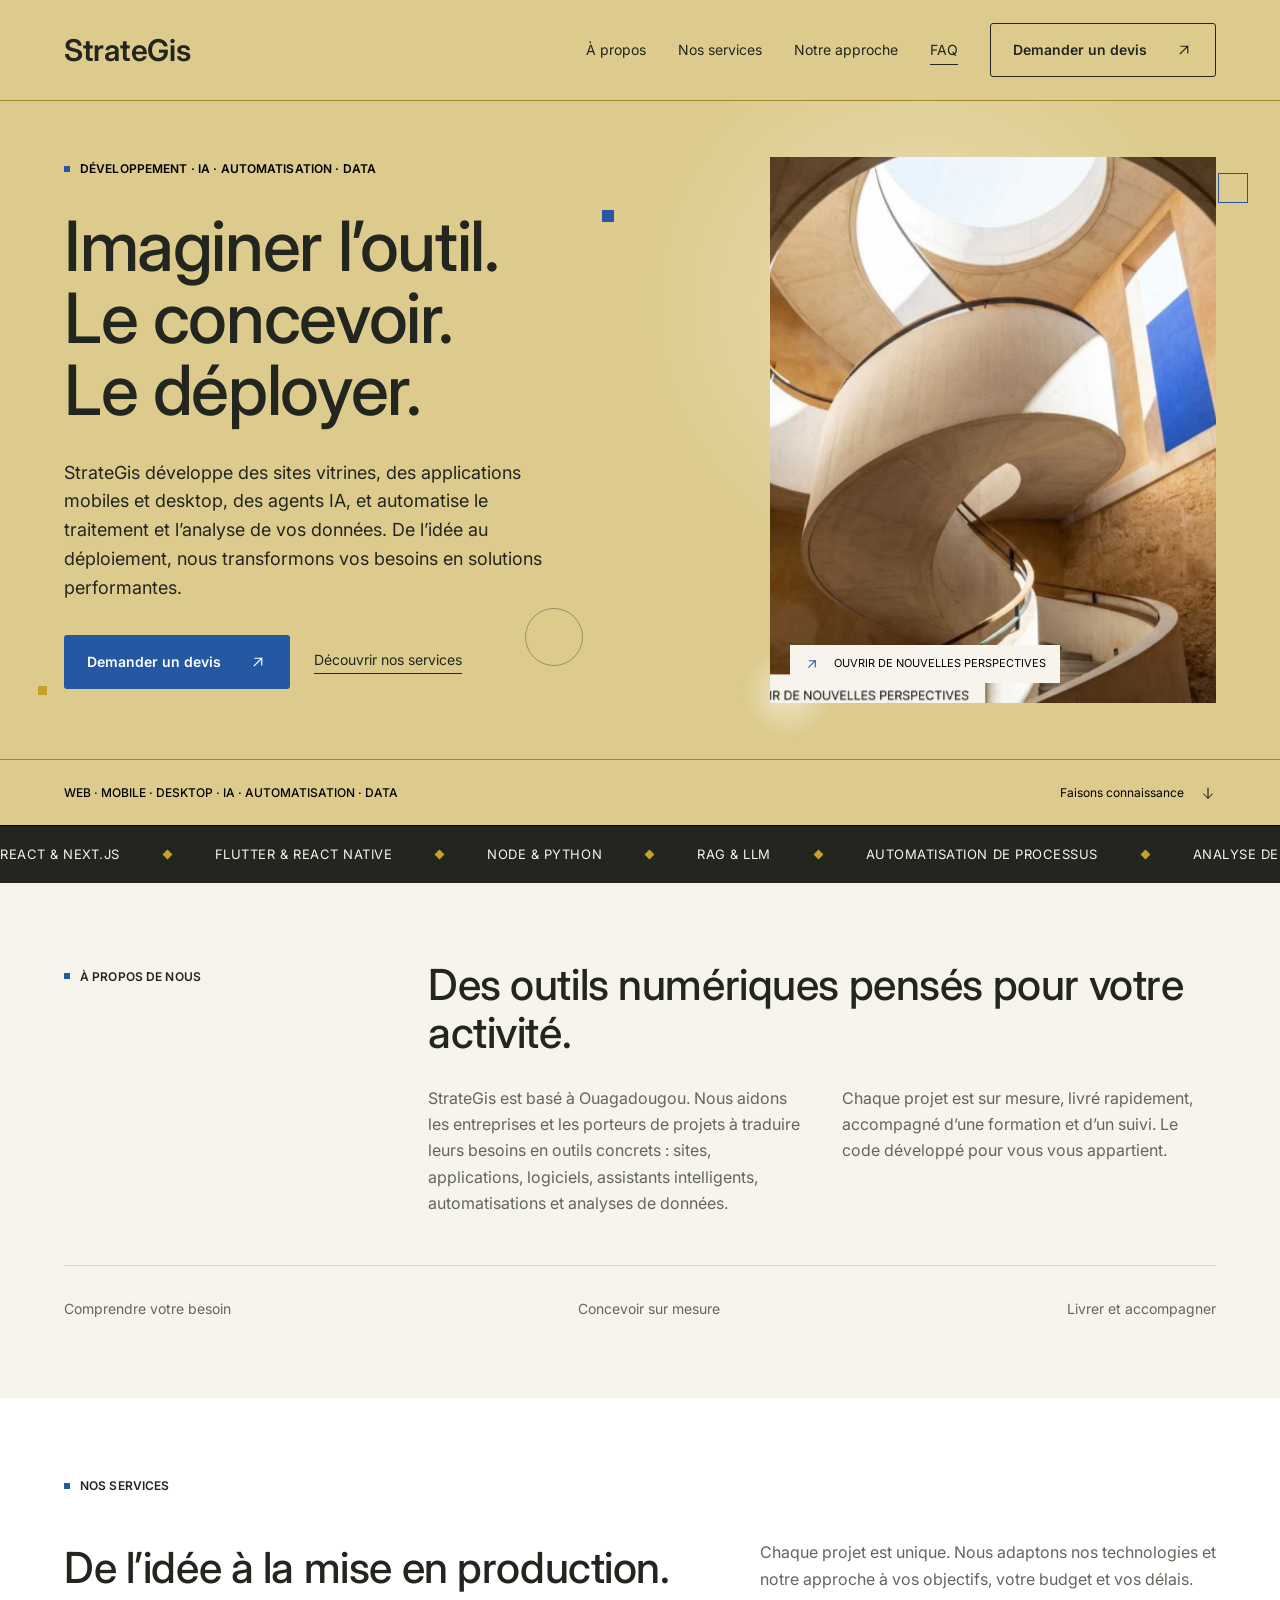
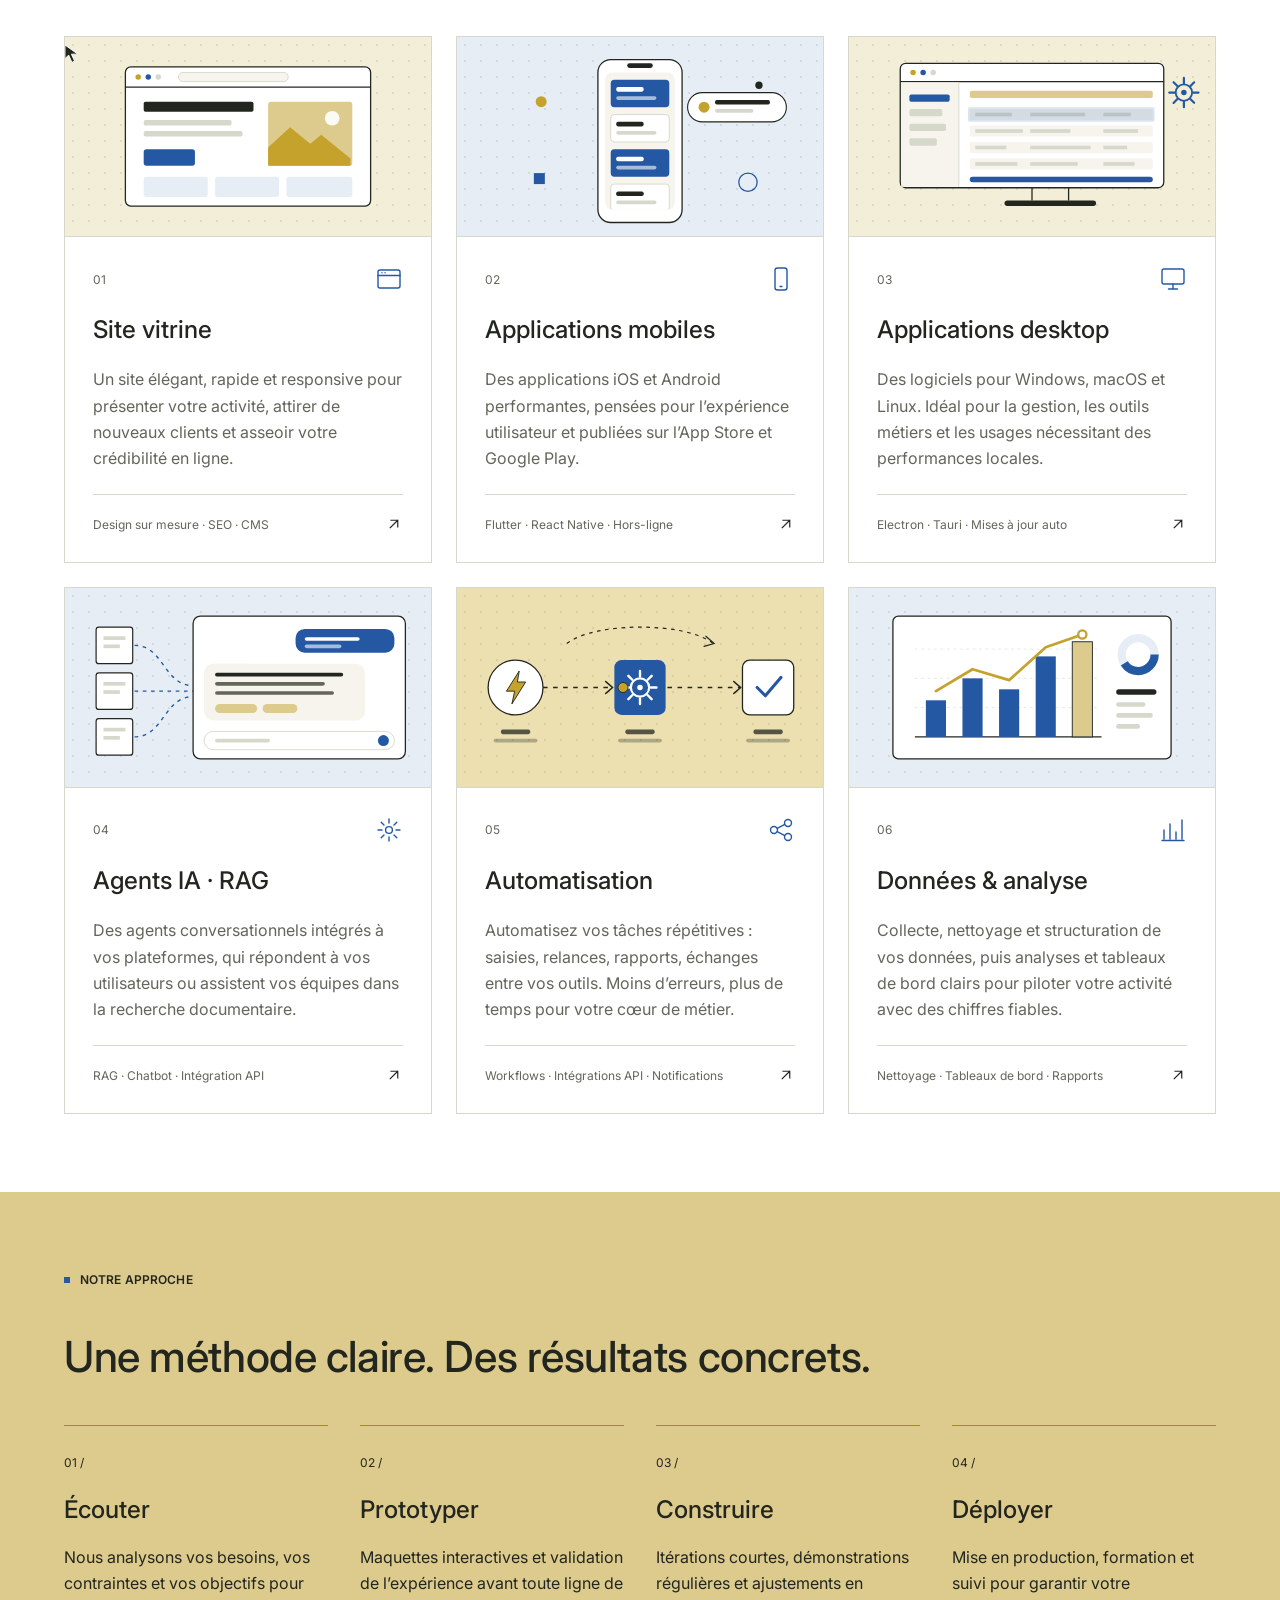
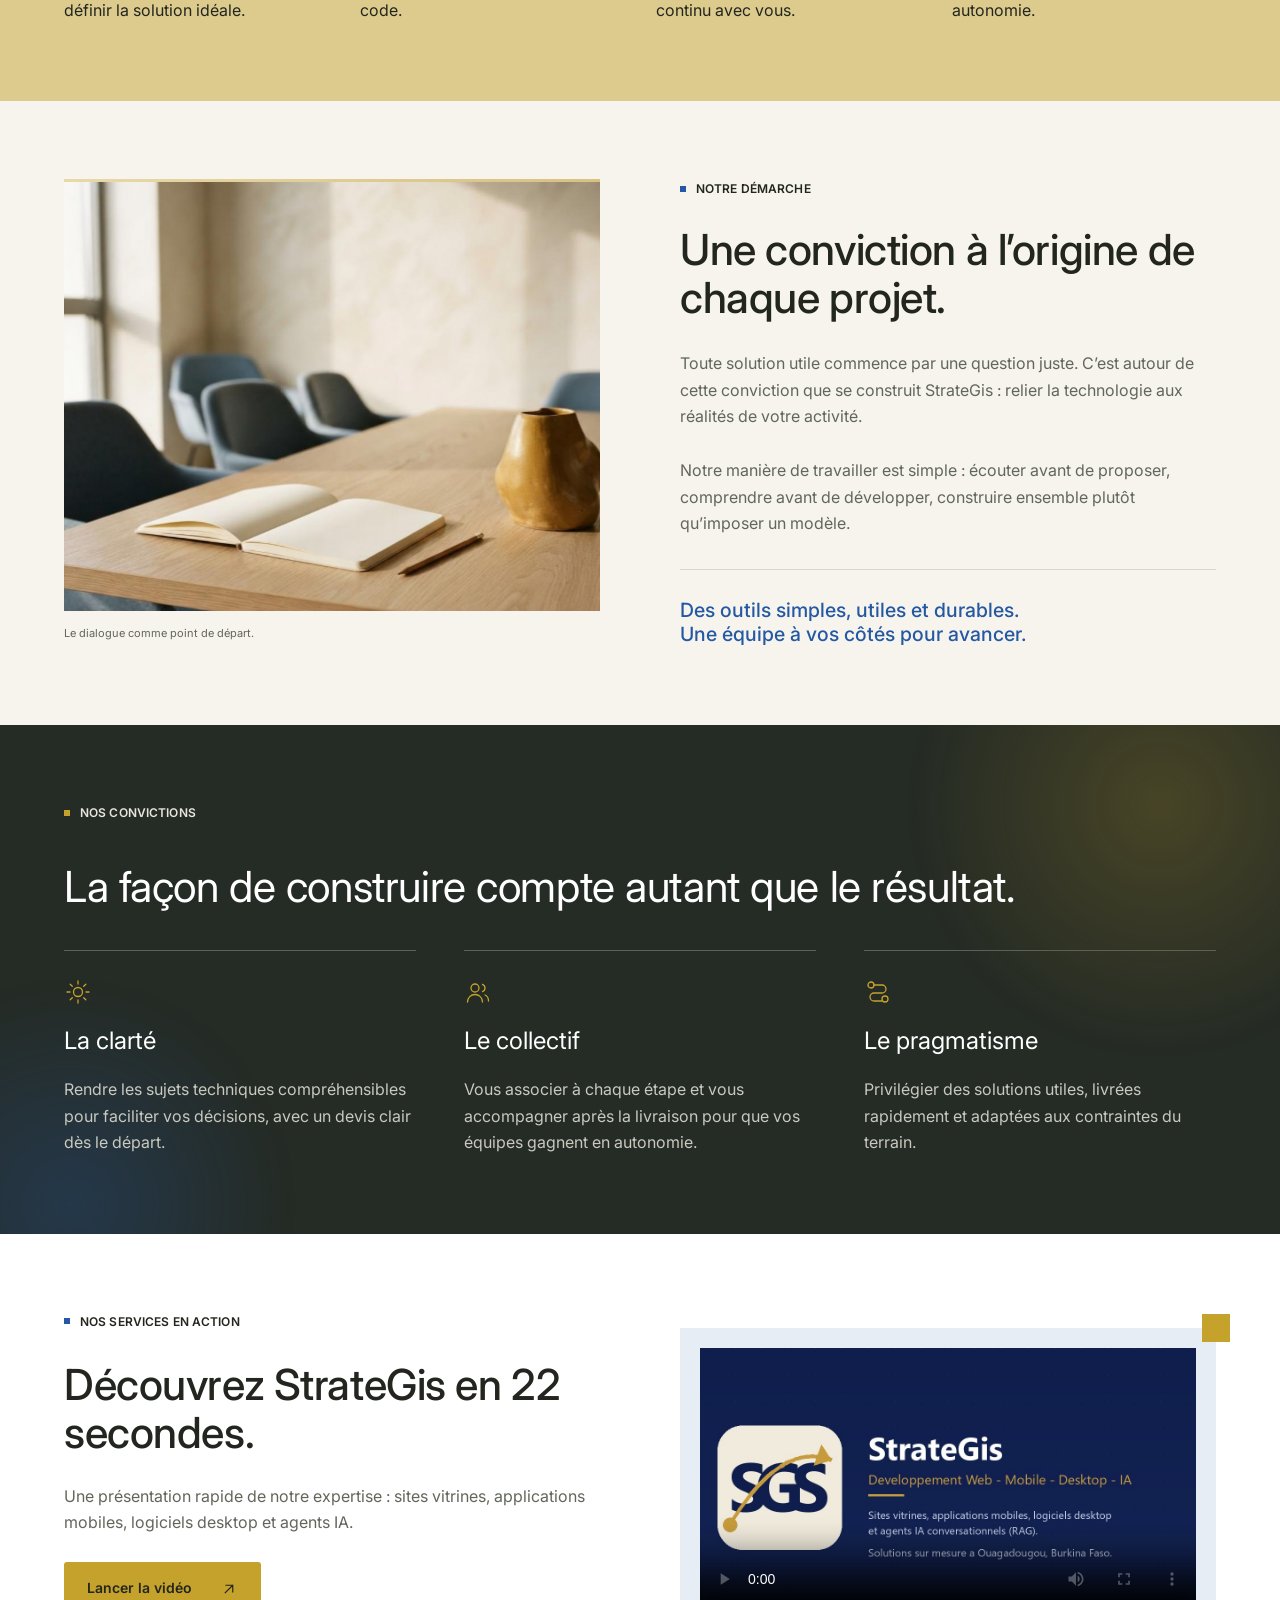
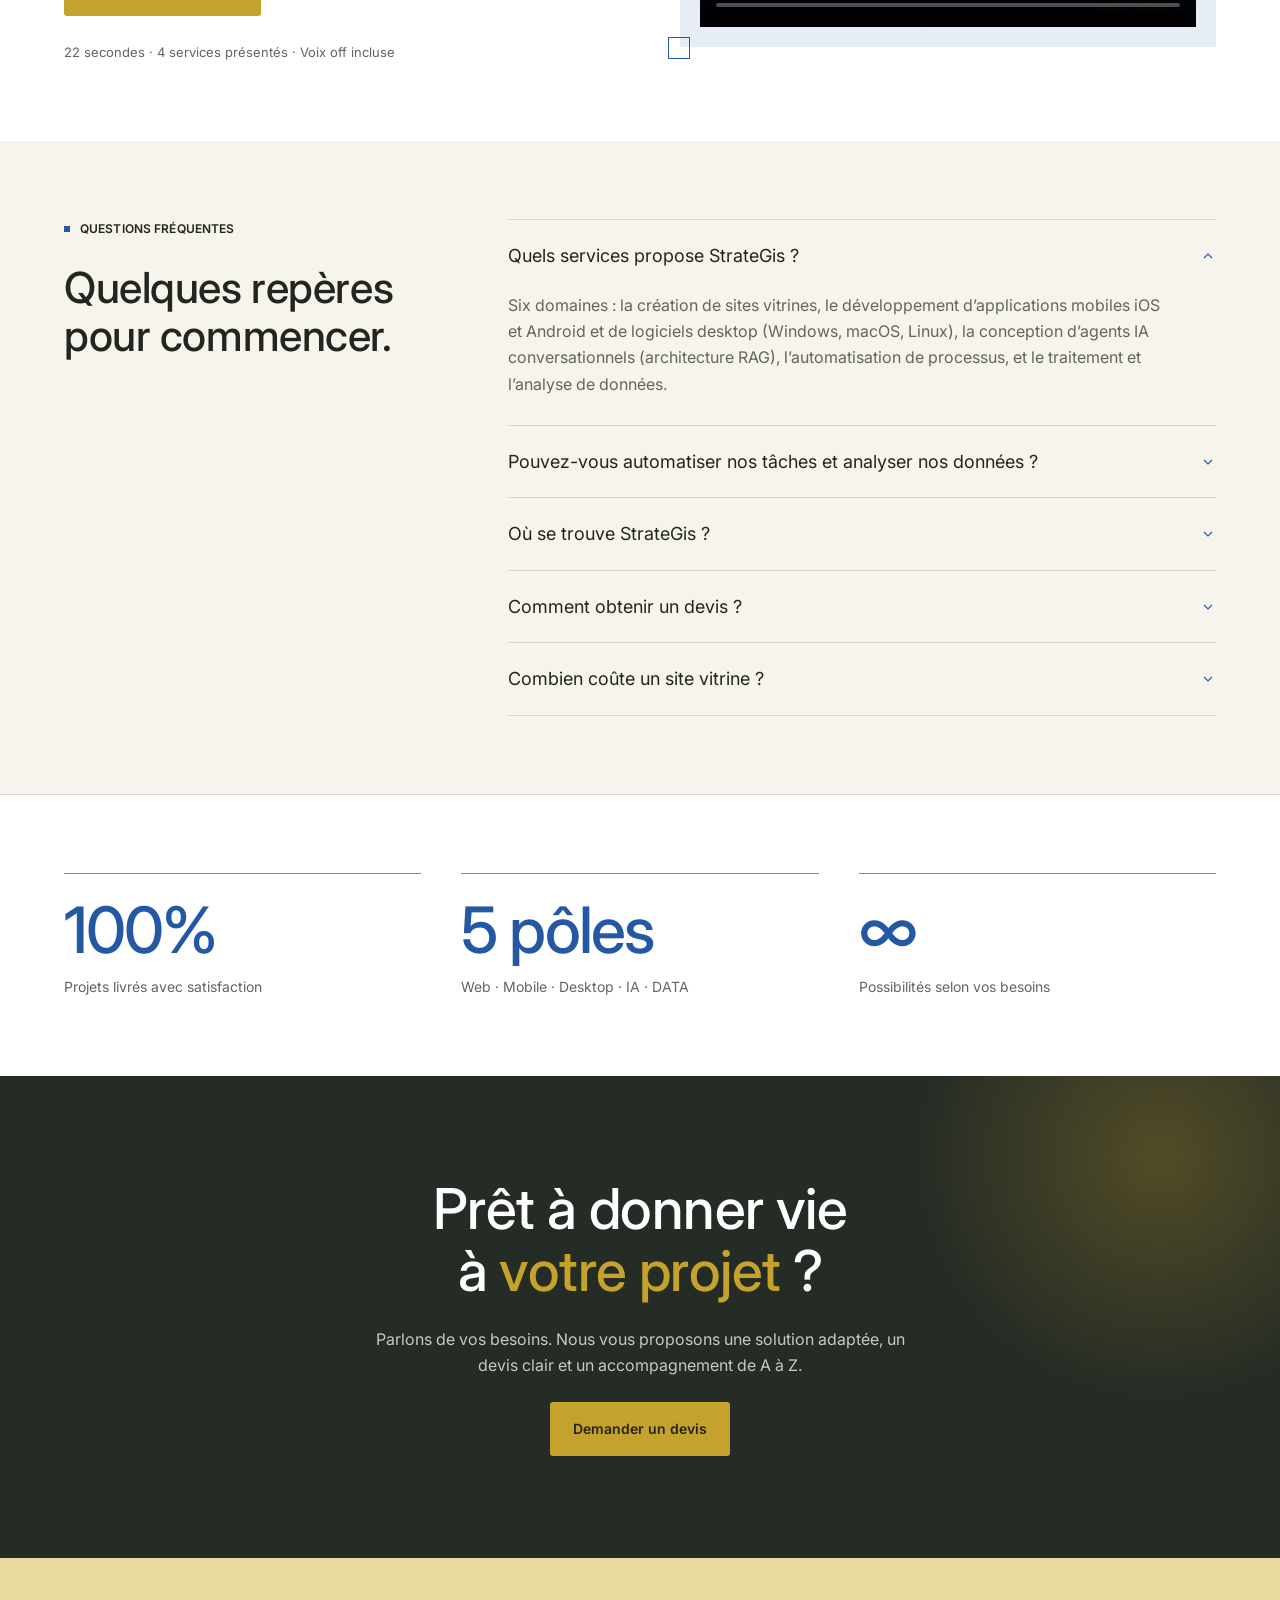
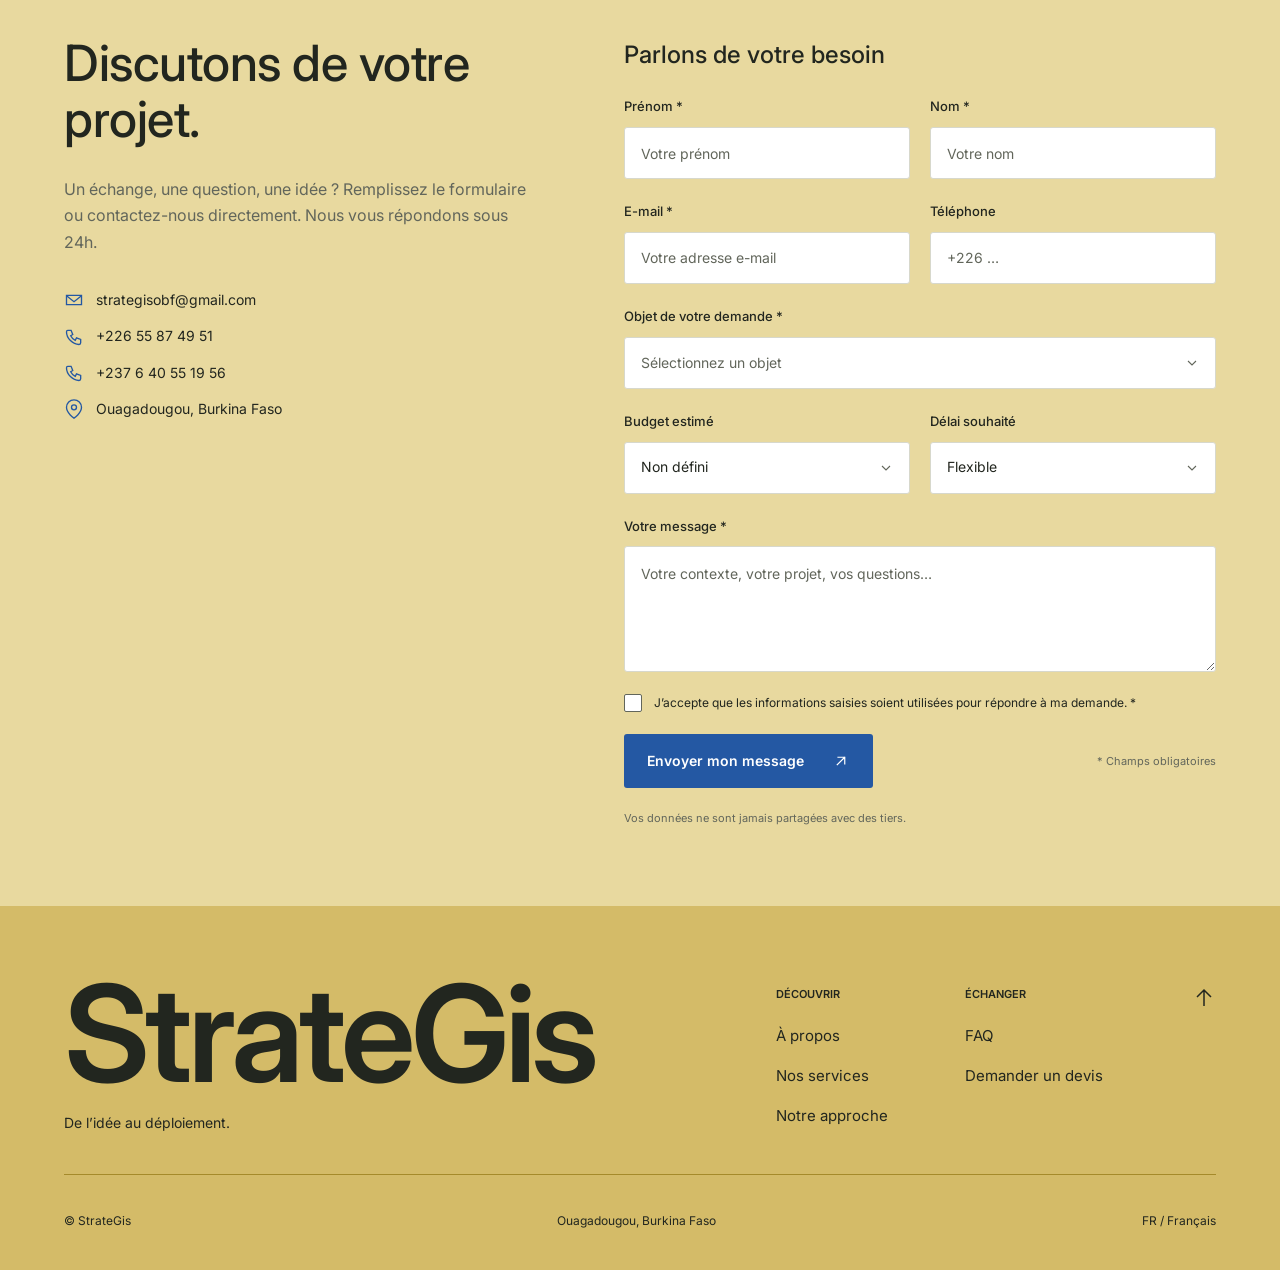
==== commit 3d7532a3: "Modification du numéro" ====
--- a/index.html
+++ b/index.html
@@ -533,7 +533,7 @@
       <div class="info-list">
         <a href="mailto:strategisobf@gmail.com"><svg width="20" height="20" viewBox="0 0 24 24" fill="none" stroke="currentColor" stroke-width="1.6" aria-hidden="true"><path d="M3 6.5h18v11H3z"/><path d="M3 7l9 7 9-7"/></svg><span>strategisobf@gmail.com</span></a>
         <a href="tel:+22655874951"><svg width="20" height="20" viewBox="0 0 24 24" fill="none" stroke="currentColor" stroke-width="1.6" aria-hidden="true"><path d="M4.5 4h4l2 5-2.5 1.5a12 12 0 0 0 5.5 5.5L15 13l5 2v4c0 1-1 2-2 2C10.5 21 3 13.5 3 6c0-1 1-2 1.5-2z"/></svg><span>+226 55 87 49 51</span></a>
-        <a href="tel:+22664496109"><svg width="20" height="20" viewBox="0 0 24 24" fill="none" stroke="currentColor" stroke-width="1.6" aria-hidden="true"><path d="M4.5 4h4l2 5-2.5 1.5a12 12 0 0 0 5.5 5.5L15 13l5 2v4c0 1-1 2-2 2C10.5 21 3 13.5 3 6c0-1 1-2 1.5-2z"/></svg><span>+226 64 49 61 09</span></a>
+        <a href="tel:+237640551956"><svg width="20" height="20" viewBox="0 0 24 24" fill="none" stroke="currentColor" stroke-width="1.6" aria-hidden="true"><path d="M4.5 4h4l2 5-2.5 1.5a12 12 0 0 0 5.5 5.5L15 13l5 2v4c0 1-1 2-2 2C10.5 21 3 13.5 3 6c0-1 1-2 1.5-2z"/></svg><span>+237 6 40 55 19 56</span></a>
         <div class="loc"><svg width="20" height="20" viewBox="0 0 24 24" fill="none" stroke="currentColor" stroke-width="1.6" aria-hidden="true"><path d="M21 10c0 7-9 13-9 13s-9-6-9-13a9 9 0 0 1 18 0z"/><circle cx="12" cy="10" r="3"/></svg><span>Ouagadougou, Burkina Faso</span></div>
       </div>
     </div>
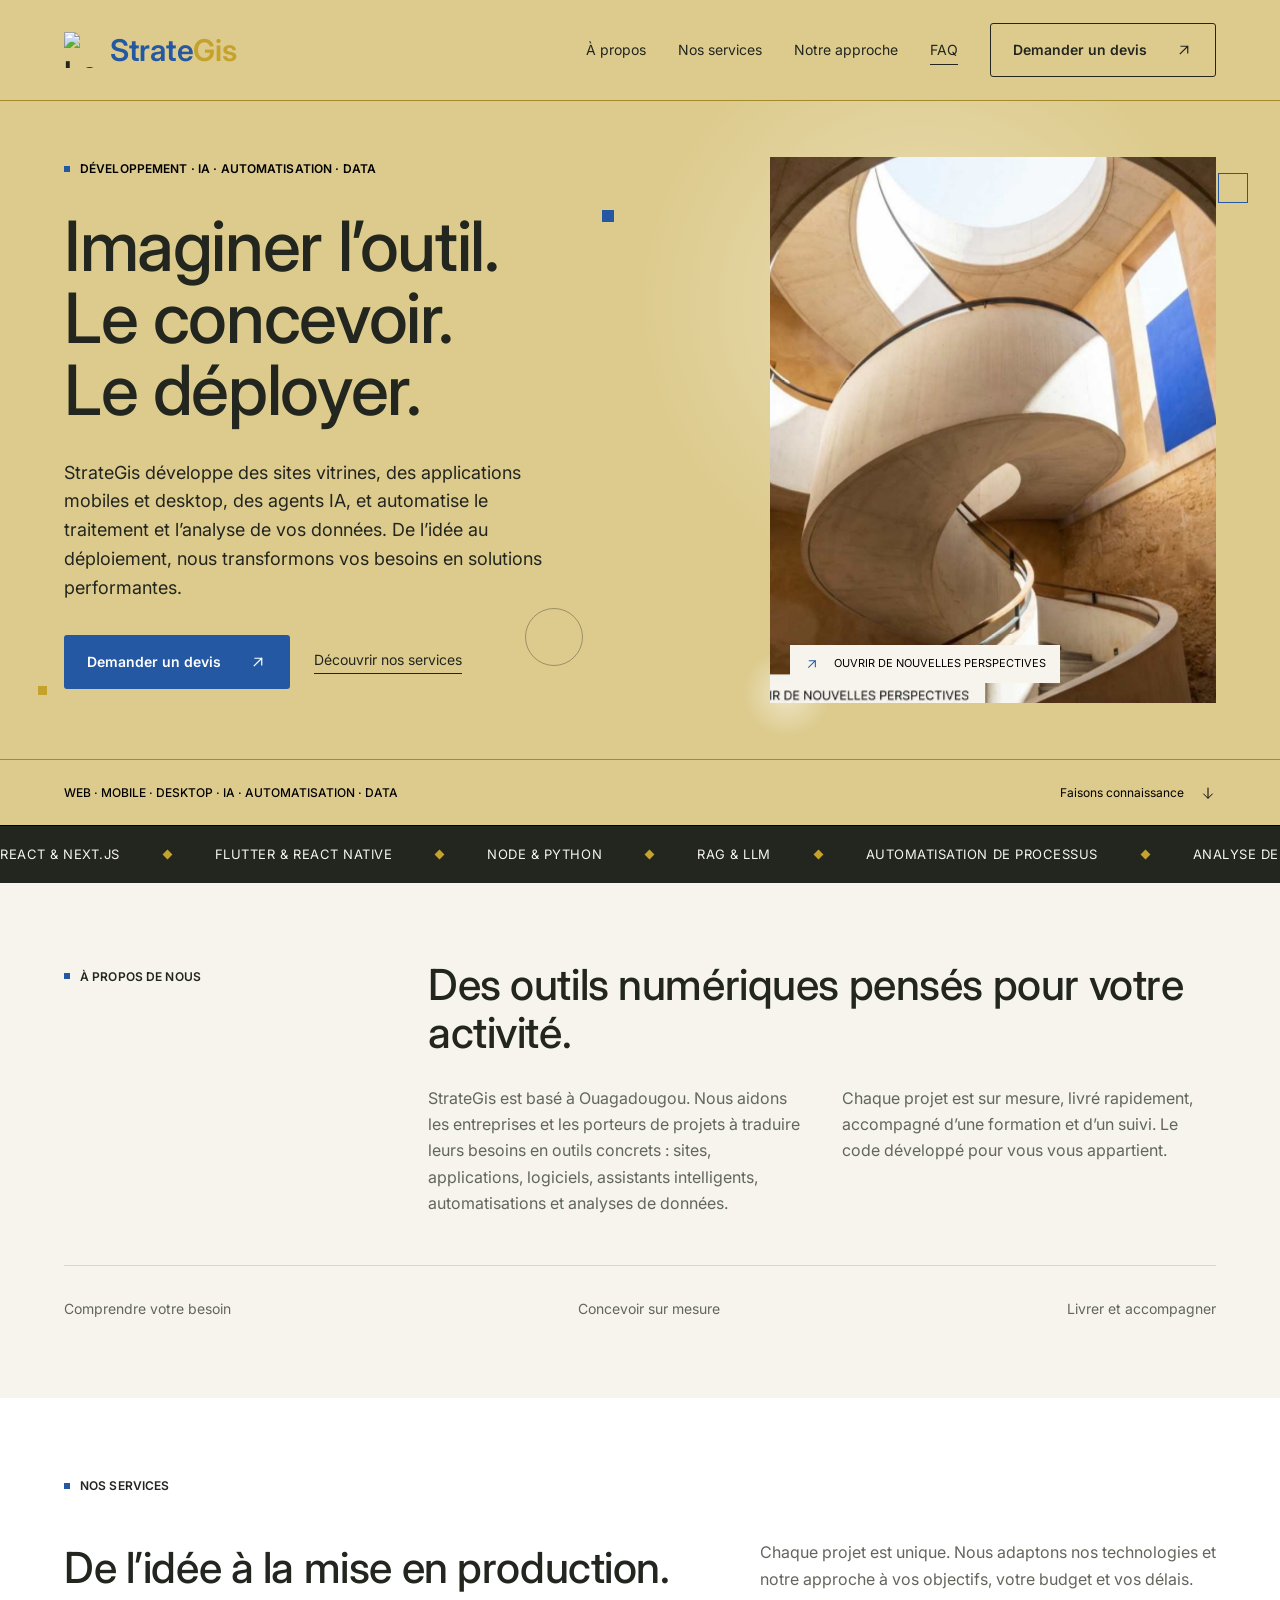
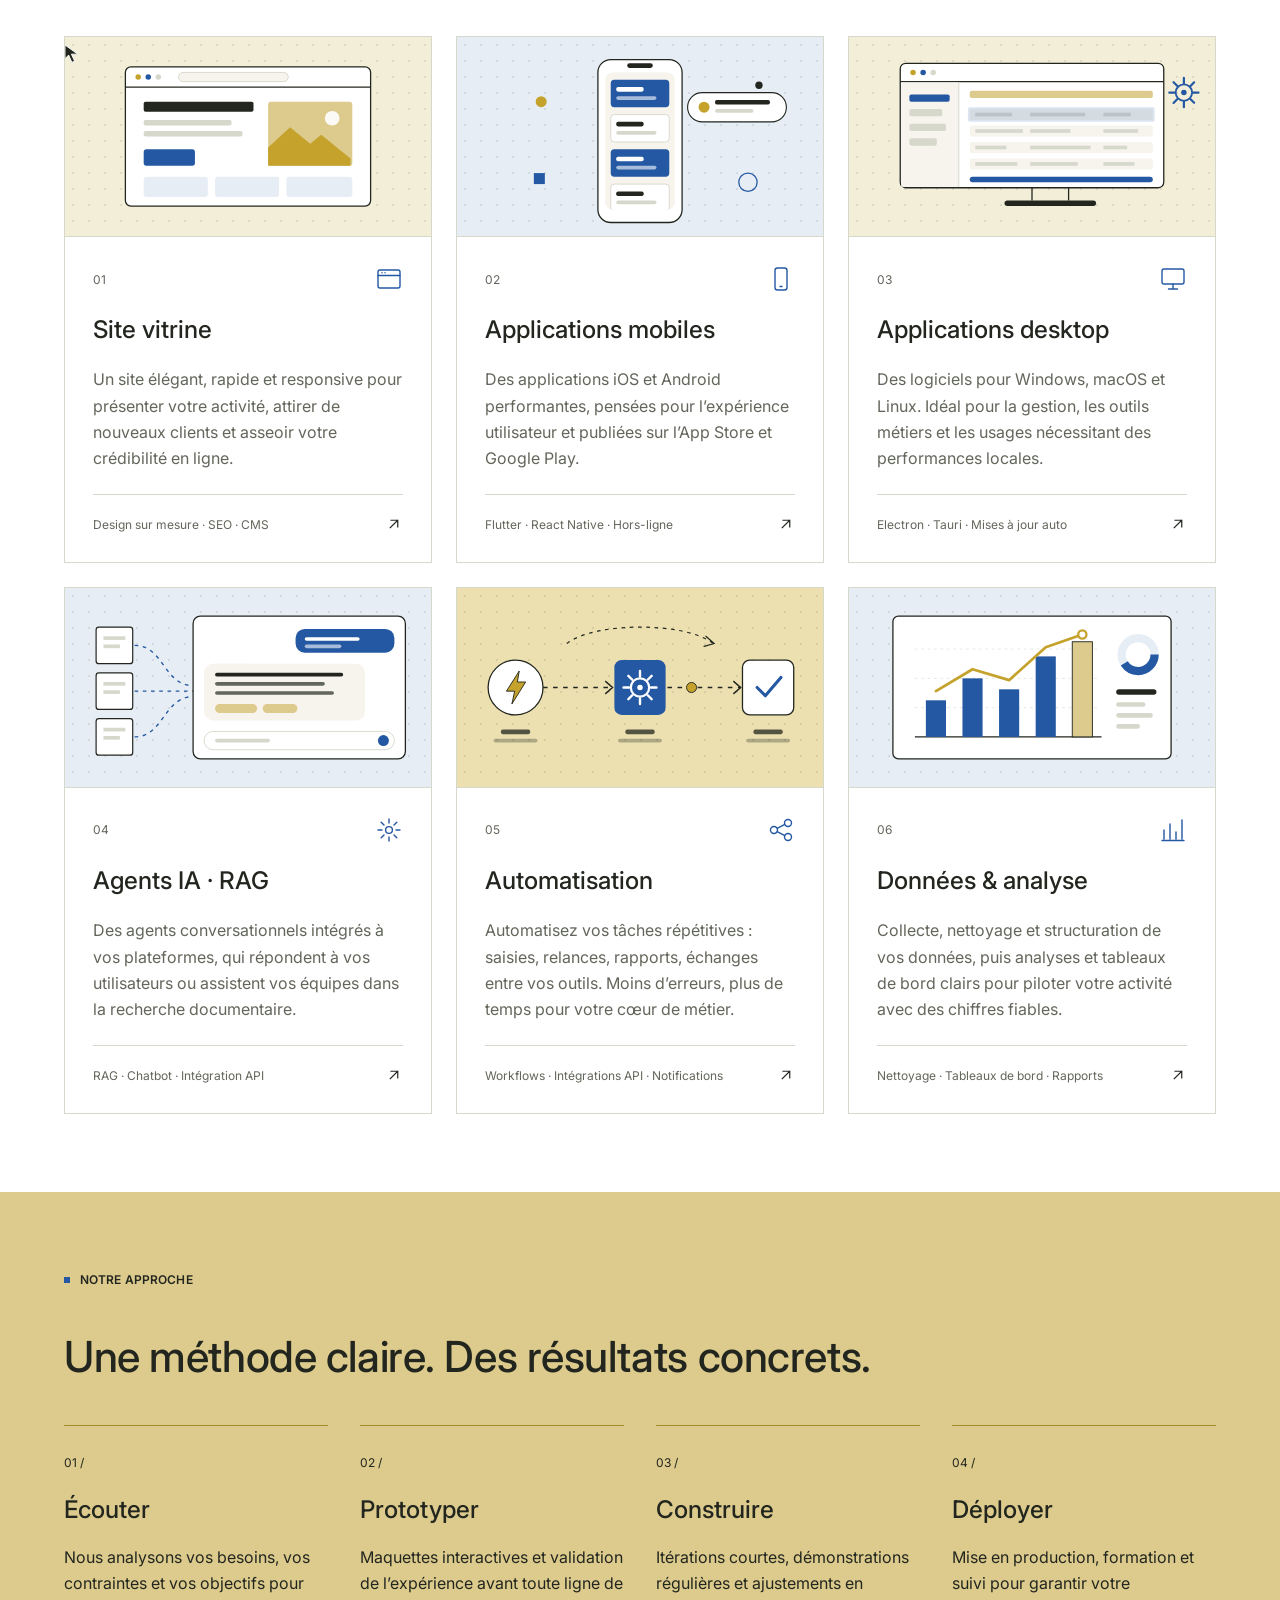
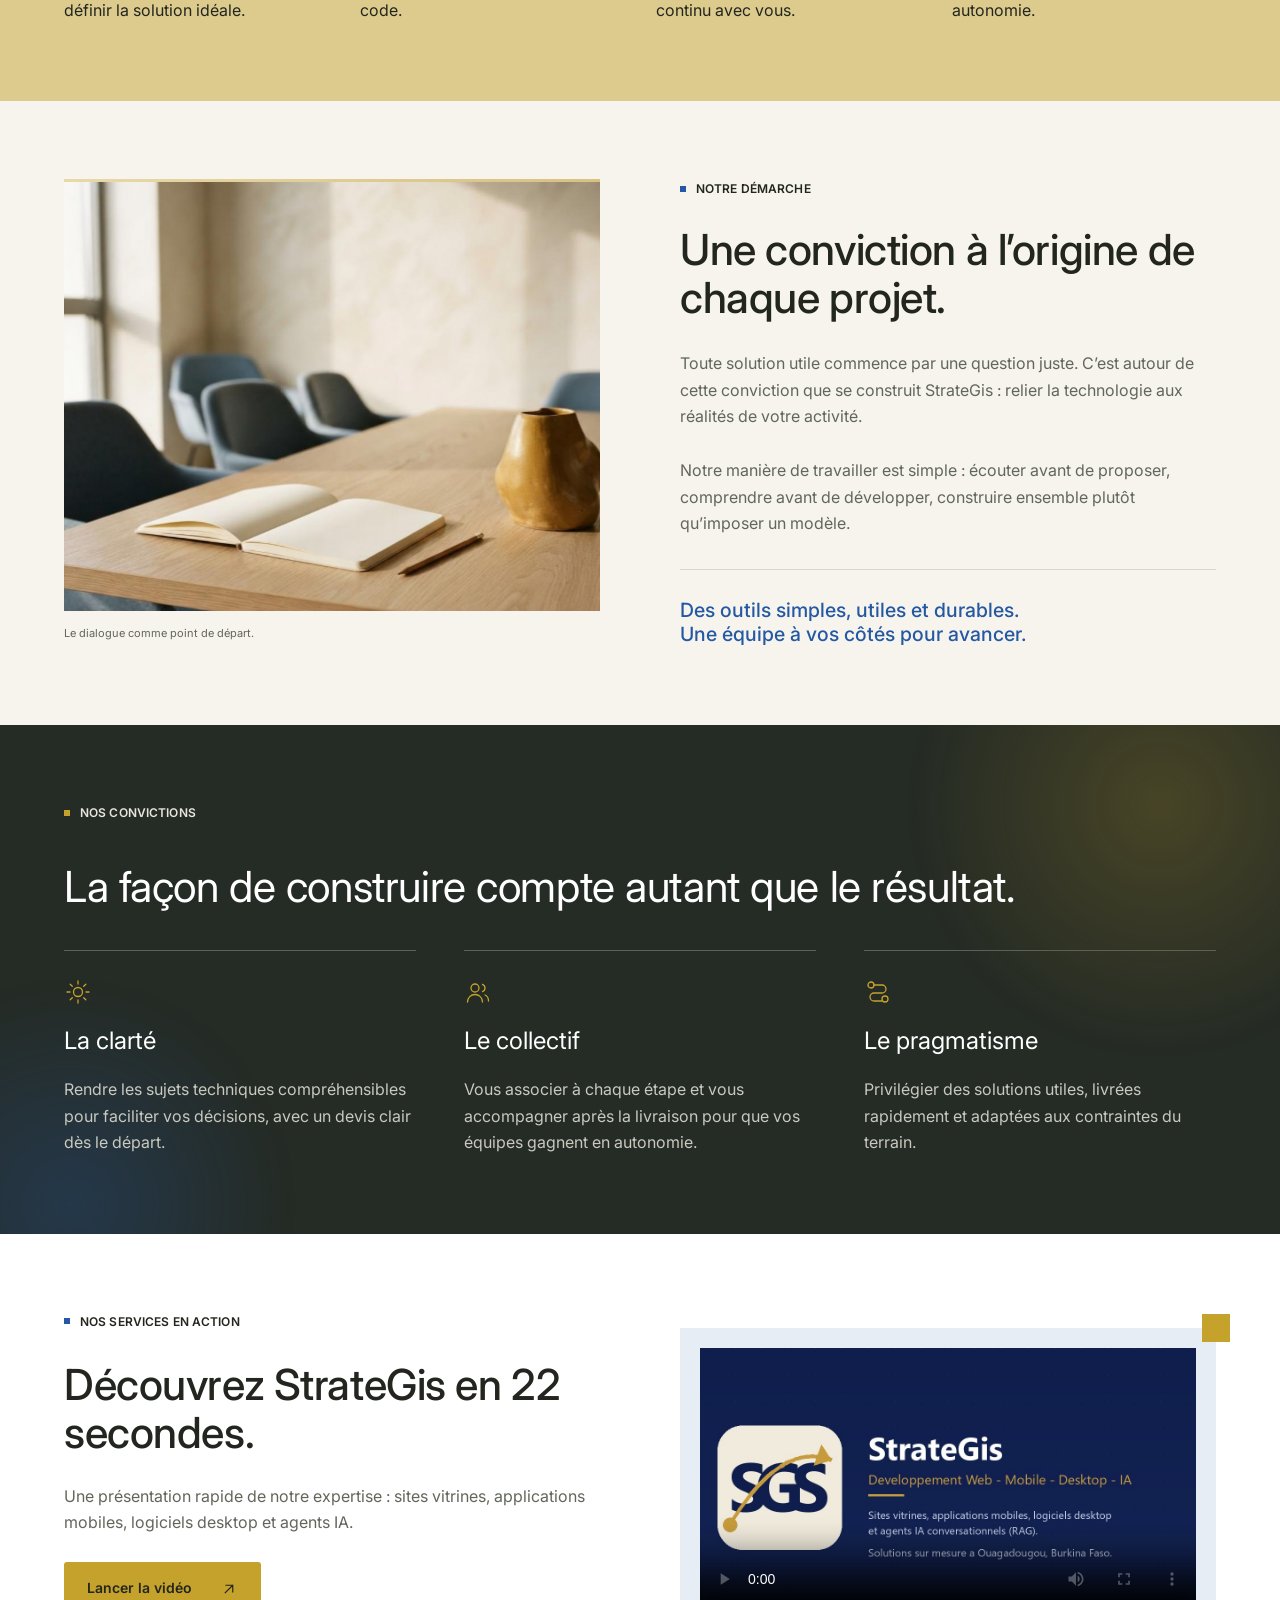
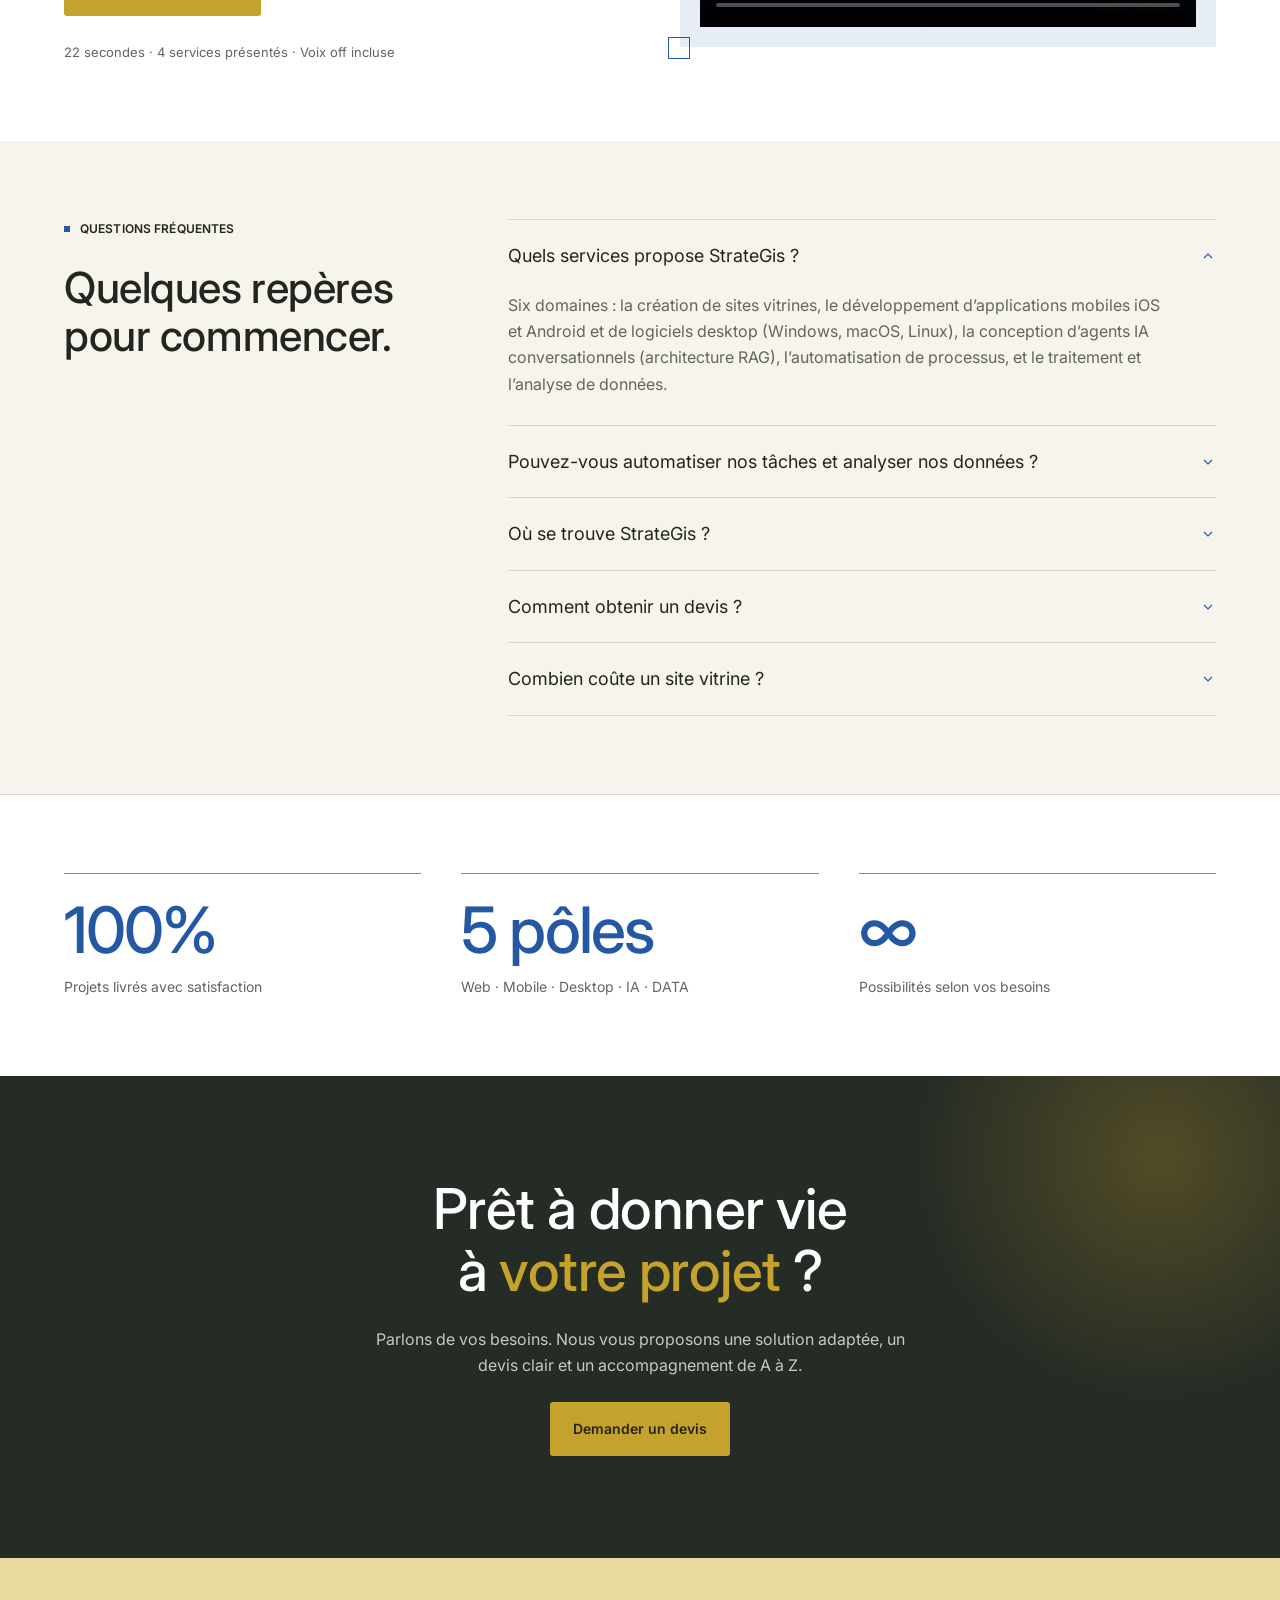
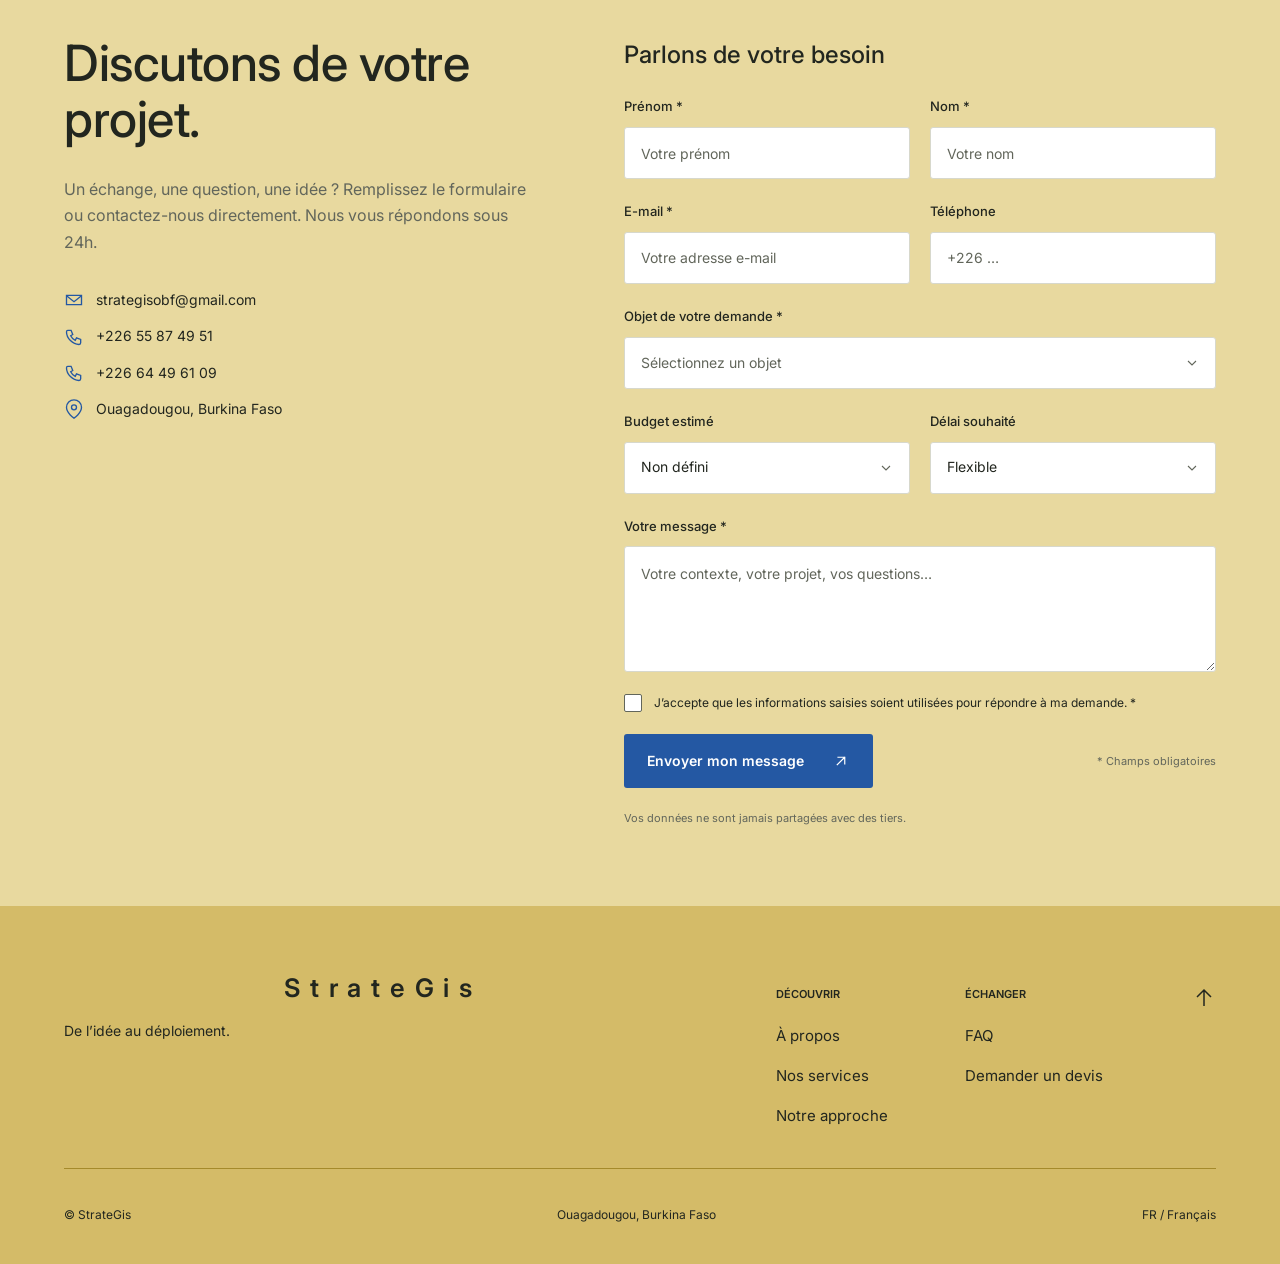
==== commit 3c057179: "Update index.html" ====
--- a/index.html
+++ b/index.html
@@ -144,7 +144,10 @@
 
 <header class="nav" id="nav">
   <div class="wrap nav-in">
-    <a class="brand" href="#top" aria-label="StrateGis — Retour à l'accueil">StrateGis</a>
+    <a class="brand" href="#top" aria-label="StrateGis — Retour à l'accueil">
+      <img src="img/logo.png" alt="Logo StrateGis" class="brand-logo" width="36" height="36">
+      <span class="brand-text"><span class="c-blue">Strate</span><span class="c-gold">Gis</span></span>
+    </a>
     <button class="nav-toggle" id="nav-toggle" aria-expanded="false" aria-controls="nav-links" aria-label="Ouvrir le menu"><span></span><span></span></button>
     <nav class="nav-links" id="nav-links" aria-label="Navigation principale">
       <a href="#a-propos">À propos</a>
@@ -533,7 +536,7 @@
       <div class="info-list">
         <a href="mailto:strategisobf@gmail.com"><svg width="20" height="20" viewBox="0 0 24 24" fill="none" stroke="currentColor" stroke-width="1.6" aria-hidden="true"><path d="M3 6.5h18v11H3z"/><path d="M3 7l9 7 9-7"/></svg><span>strategisobf@gmail.com</span></a>
         <a href="tel:+22655874951"><svg width="20" height="20" viewBox="0 0 24 24" fill="none" stroke="currentColor" stroke-width="1.6" aria-hidden="true"><path d="M4.5 4h4l2 5-2.5 1.5a12 12 0 0 0 5.5 5.5L15 13l5 2v4c0 1-1 2-2 2C10.5 21 3 13.5 3 6c0-1 1-2 1.5-2z"/></svg><span>+226 55 87 49 51</span></a>
-        <a href="tel:+237640551956"><svg width="20" height="20" viewBox="0 0 24 24" fill="none" stroke="currentColor" stroke-width="1.6" aria-hidden="true"><path d="M4.5 4h4l2 5-2.5 1.5a12 12 0 0 0 5.5 5.5L15 13l5 2v4c0 1-1 2-2 2C10.5 21 3 13.5 3 6c0-1 1-2 1.5-2z"/></svg><span>+237 6 40 55 19 56</span></a>
+        <a href="tel:+22664496109"><svg width="20" height="20" viewBox="0 0 24 24" fill="none" stroke="currentColor" stroke-width="1.6" aria-hidden="true"><path d="M4.5 4h4l2 5-2.5 1.5a12 12 0 0 0 5.5 5.5L15 13l5 2v4c0 1-1 2-2 2C10.5 21 3 13.5 3 6c0-1 1-2 1.5-2z"/></svg><span>+226 64 49 61 09</span></a>
         <div class="loc"><svg width="20" height="20" viewBox="0 0 24 24" fill="none" stroke="currentColor" stroke-width="1.6" aria-hidden="true"><path d="M21 10c0 7-9 13-9 13s-9-6-9-13a9 9 0 0 1 18 0z"/><circle cx="12" cy="10" r="3"/></svg><span>Ouagadougou, Burkina Faso</span></div>
       </div>
     </div>
@@ -608,7 +611,10 @@
   <div class="wrap">
     <div class="foot-top">
       <div class="foot-brand">
-        <p class="foot-logo" id="foot-logo">StrateGis</p>
+        <p class="foot-logo" id="foot-logo">
+          <img src="img/logo.png" alt="Logo StrateGis" class="brand-logo" width="32" height="32">
+          <span class="brand-text"><span class="c-blue">Strate</span><span class="c-gold">Gis</span></span>
+        </p>
         <p class="foot-tag">De l’idée au déploiement.</p>
       </div>
       <div class="foot-nav">
--- a/css/style.css
+++ b/css/style.css
@@ -489,3 +489,66 @@
   .card-art svg{transform:none!important}
   .marq-track{width:auto;flex-wrap:wrap}
 }
+
+/* ============================================
+   LOGO + COLORATION "StrateGis"
+   ============================================ */
+
+/* Couleurs de la marque */
+.c-blue {
+  color: #2458a3; /* Bleu StrateGis */
+}
+.c-gold {
+  color: #c5a22c; /* Jaune/Or StrateGis */
+}
+
+/* Logo dans le header */
+.brand {
+  display: inline-flex;
+  align-items: center;
+  gap: 10px;
+  text-decoration: none;
+}
+
+.brand-logo {
+  display: block;
+  width: 36px;
+  height: 36px;
+  object-fit: contain;
+  flex-shrink: 0;
+  transition: transform .35s cubic-bezier(.2,.7,.2,1);
+}
+
+.brand:hover .brand-logo {
+  transform: rotate(-8deg) scale(1.06);
+}
+
+.brand-text {
+  font-weight: 600;
+  letter-spacing: -.01em;
+  line-height: 1;
+}
+
+/* Logo dans le footer */
+.foot-logo {
+  display: inline-flex;
+  align-items: center;
+  gap: 10px;
+  font-size: clamp(1.25rem, 2.2vw, 1.6rem);
+  font-weight: 600;
+  letter-spacing: -.01em;
+  margin: 0 0 6px;
+}
+
+.foot-logo .brand-logo {
+  width: 32px;
+  height: 32px;
+}
+
+/* Version sombre (si le footer est sur fond sombre) */
+.foot .c-blue {
+  color: #6fa3e8; /* Bleu plus clair pour fond sombre */
+}
+.foot .c-gold {
+  color: #e6cf7a; /* Or plus clair pour fond sombre */
+}
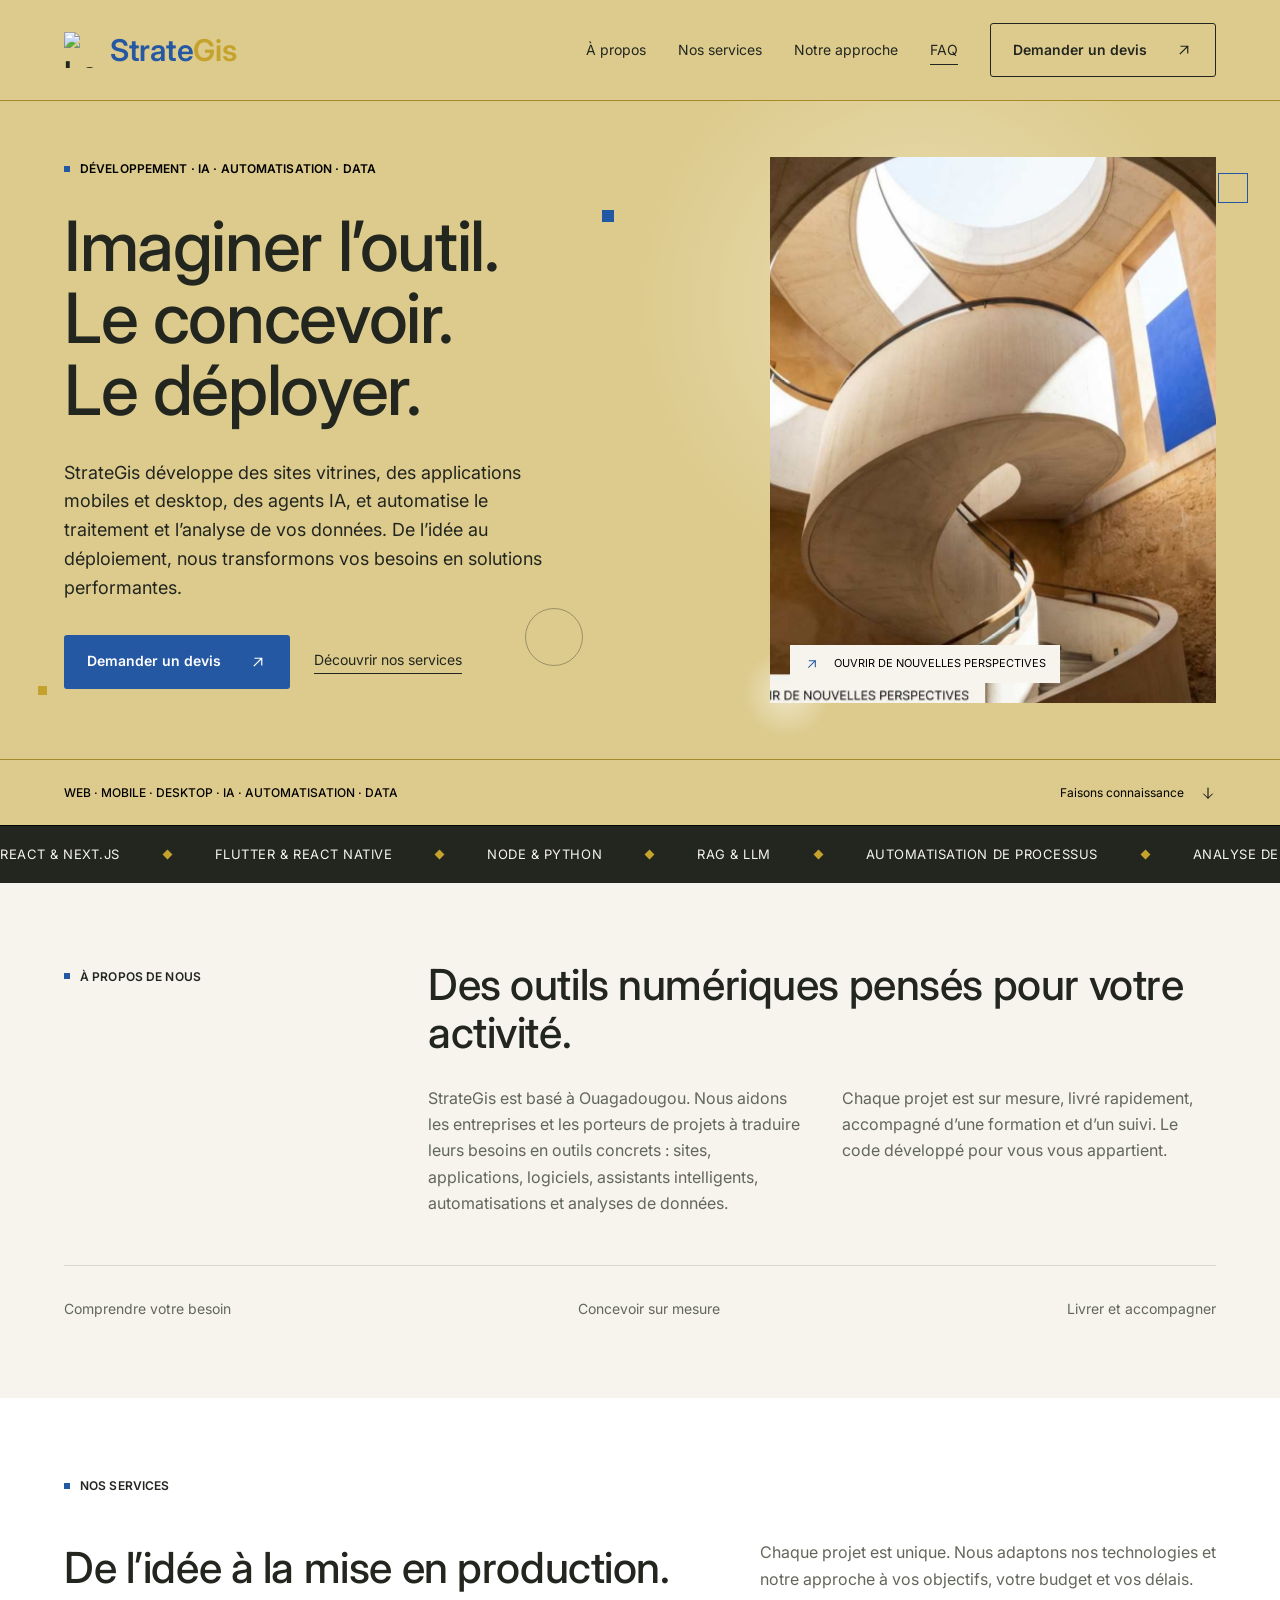
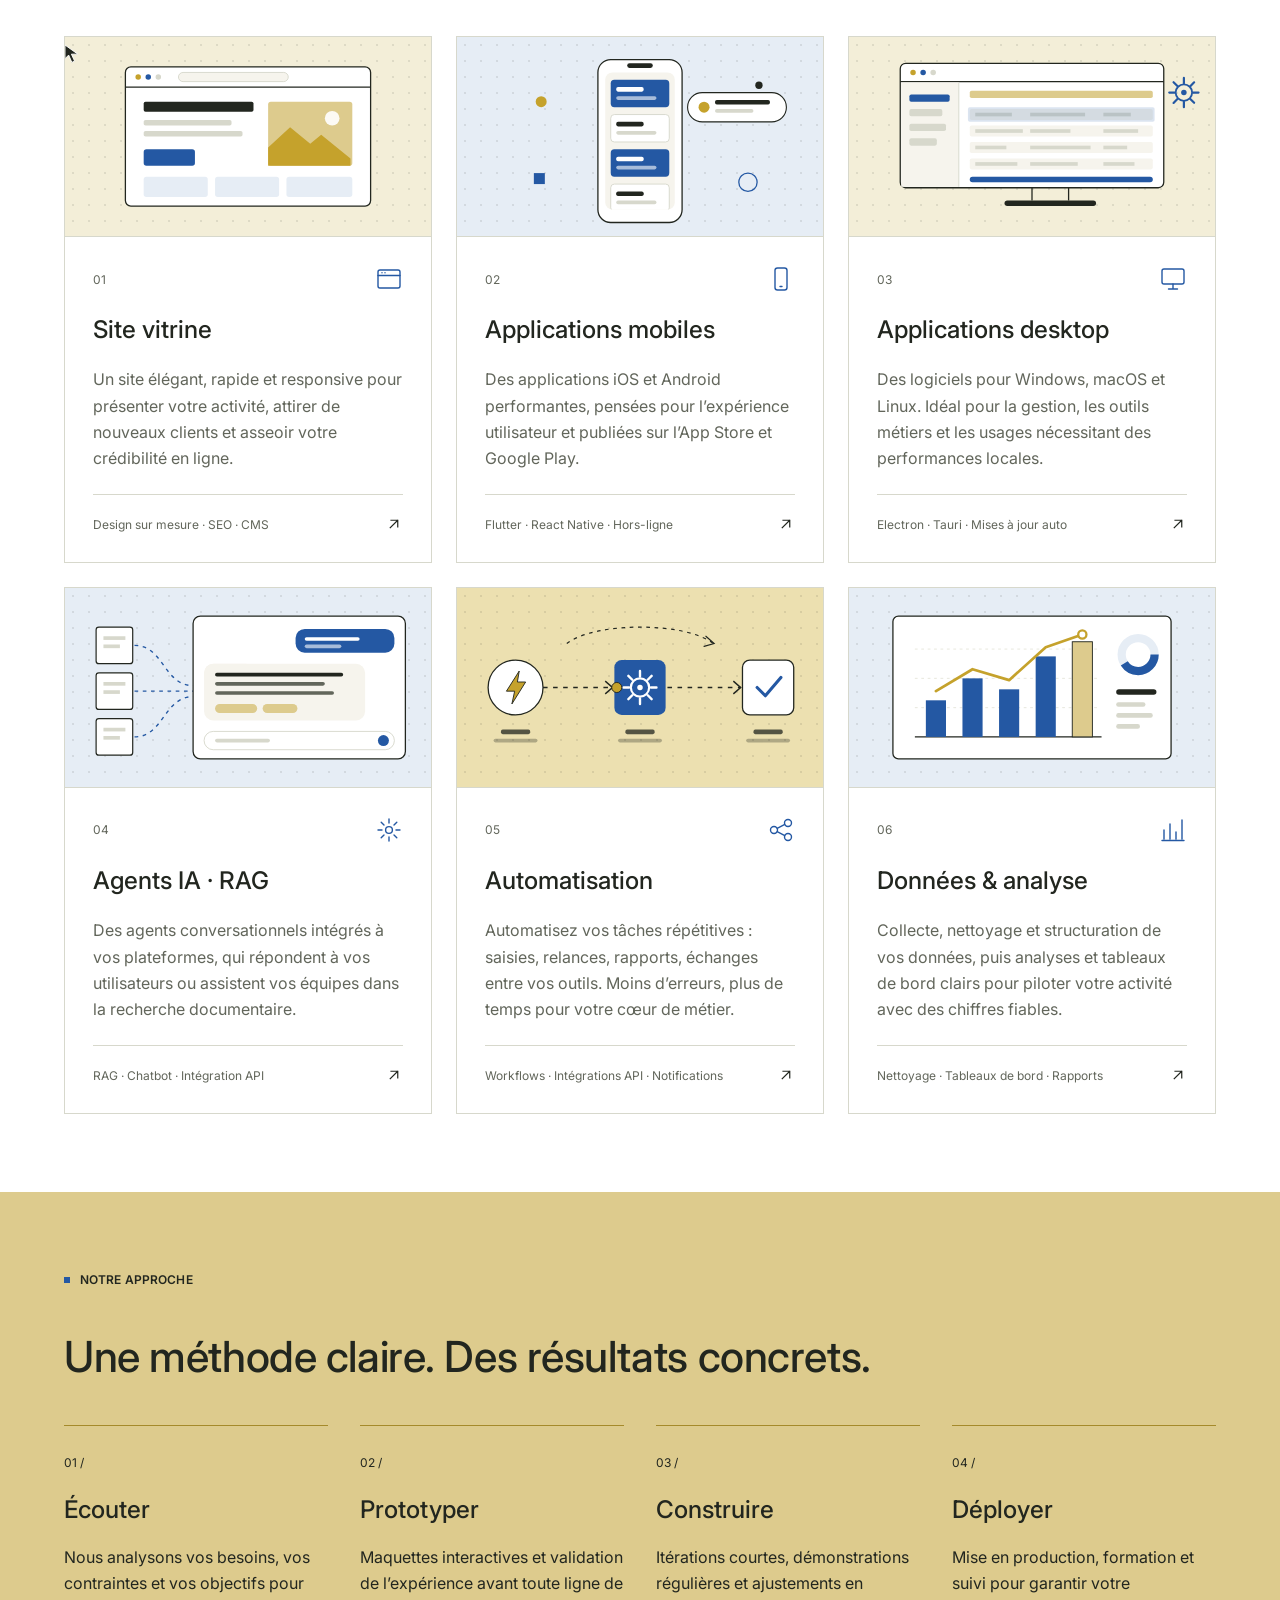
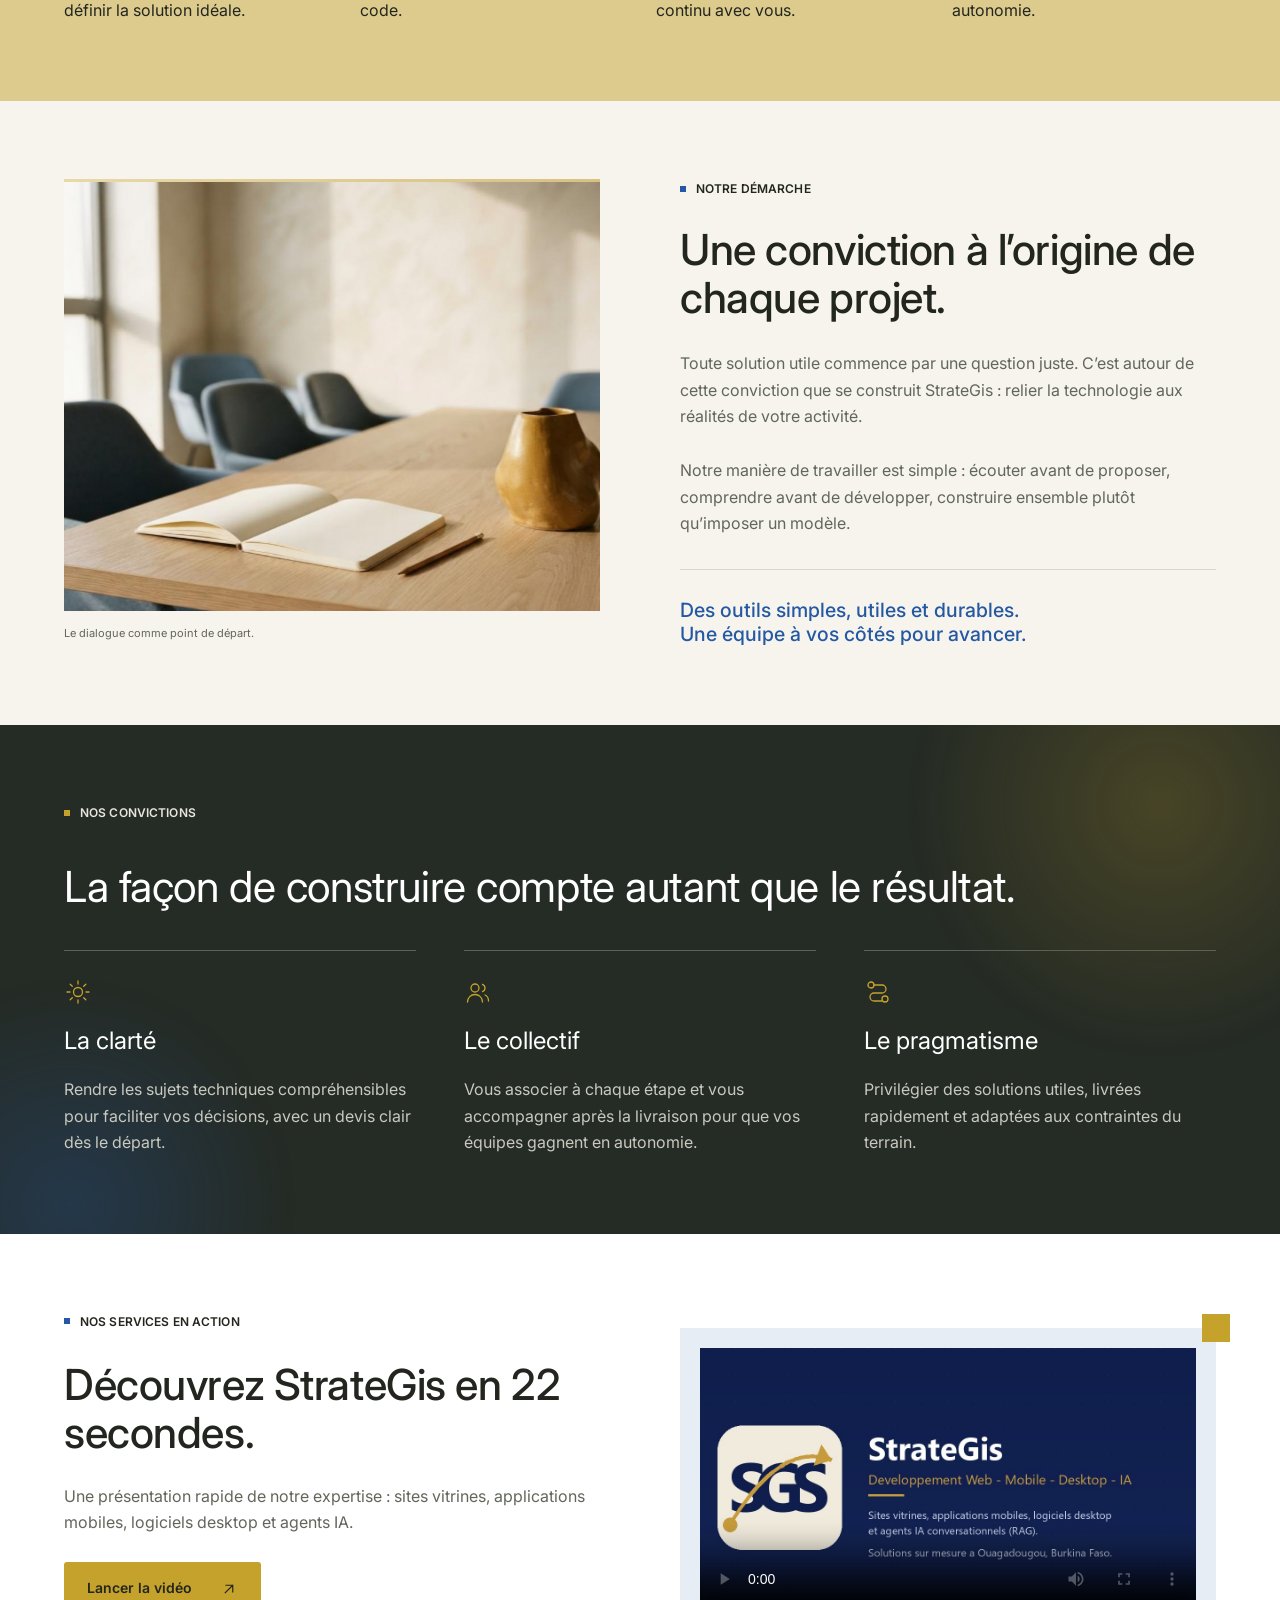
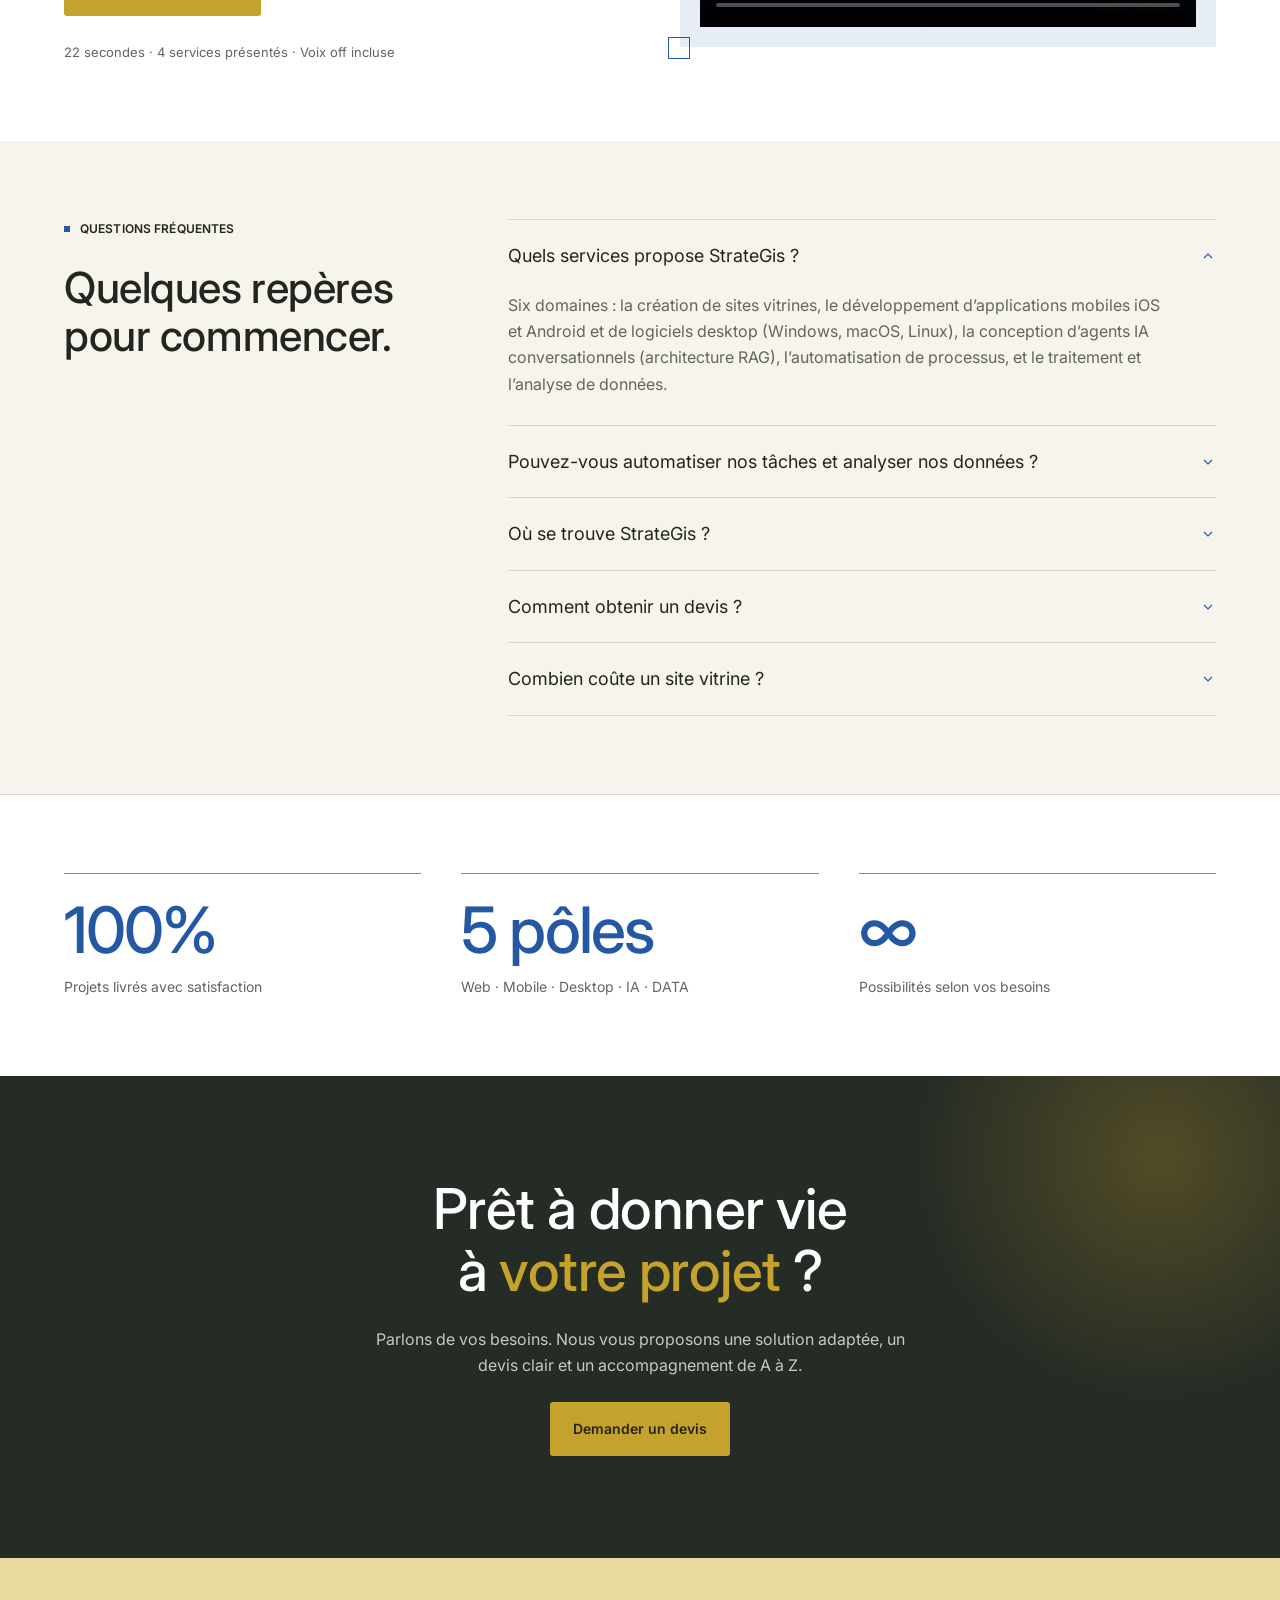
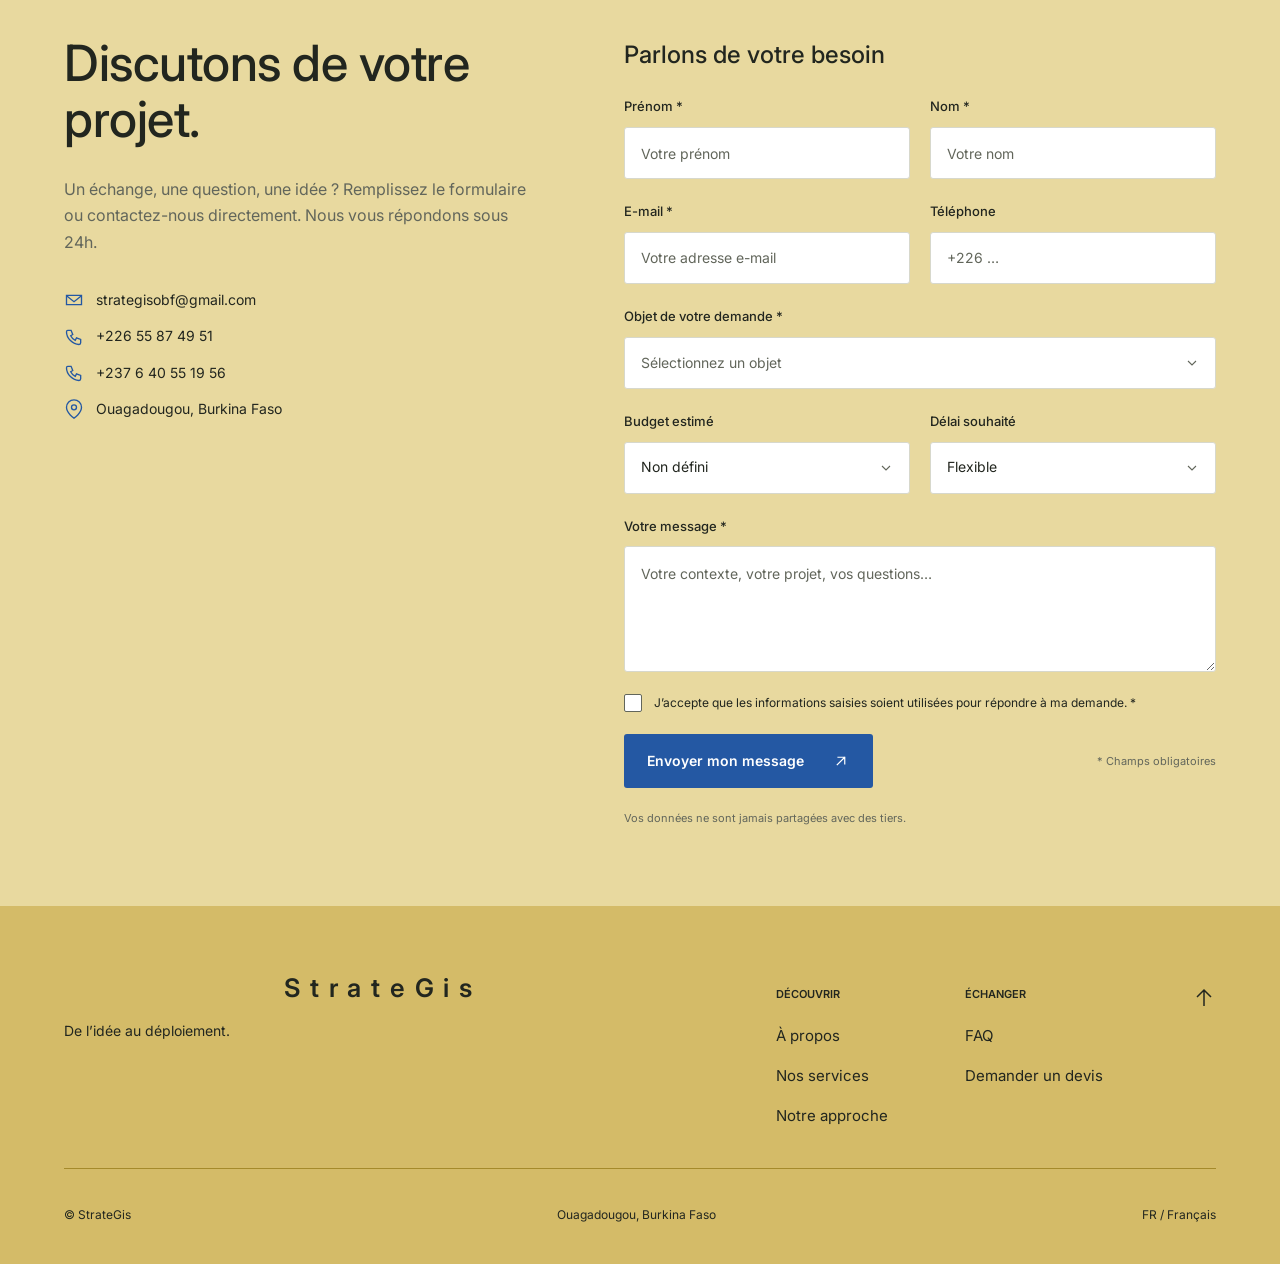
==== commit c66caada: "Merge 3d7532a38e321a4468235560d3d5359c6bbc189d into 3c057179cab152e4064903c0c284f1619d62fc5a" ====
--- a/index.html
+++ b/index.html
@@ -536,7 +536,7 @@
       <div class="info-list">
         <a href="mailto:strategisobf@gmail.com"><svg width="20" height="20" viewBox="0 0 24 24" fill="none" stroke="currentColor" stroke-width="1.6" aria-hidden="true"><path d="M3 6.5h18v11H3z"/><path d="M3 7l9 7 9-7"/></svg><span>strategisobf@gmail.com</span></a>
         <a href="tel:+22655874951"><svg width="20" height="20" viewBox="0 0 24 24" fill="none" stroke="currentColor" stroke-width="1.6" aria-hidden="true"><path d="M4.5 4h4l2 5-2.5 1.5a12 12 0 0 0 5.5 5.5L15 13l5 2v4c0 1-1 2-2 2C10.5 21 3 13.5 3 6c0-1 1-2 1.5-2z"/></svg><span>+226 55 87 49 51</span></a>
-        <a href="tel:+22664496109"><svg width="20" height="20" viewBox="0 0 24 24" fill="none" stroke="currentColor" stroke-width="1.6" aria-hidden="true"><path d="M4.5 4h4l2 5-2.5 1.5a12 12 0 0 0 5.5 5.5L15 13l5 2v4c0 1-1 2-2 2C10.5 21 3 13.5 3 6c0-1 1-2 1.5-2z"/></svg><span>+226 64 49 61 09</span></a>
+        <a href="tel:+237640551956"><svg width="20" height="20" viewBox="0 0 24 24" fill="none" stroke="currentColor" stroke-width="1.6" aria-hidden="true"><path d="M4.5 4h4l2 5-2.5 1.5a12 12 0 0 0 5.5 5.5L15 13l5 2v4c0 1-1 2-2 2C10.5 21 3 13.5 3 6c0-1 1-2 1.5-2z"/></svg><span>+237 6 40 55 19 56</span></a>
         <div class="loc"><svg width="20" height="20" viewBox="0 0 24 24" fill="none" stroke="currentColor" stroke-width="1.6" aria-hidden="true"><path d="M21 10c0 7-9 13-9 13s-9-6-9-13a9 9 0 0 1 18 0z"/><circle cx="12" cy="10" r="3"/></svg><span>Ouagadougou, Burkina Faso</span></div>
       </div>
     </div>
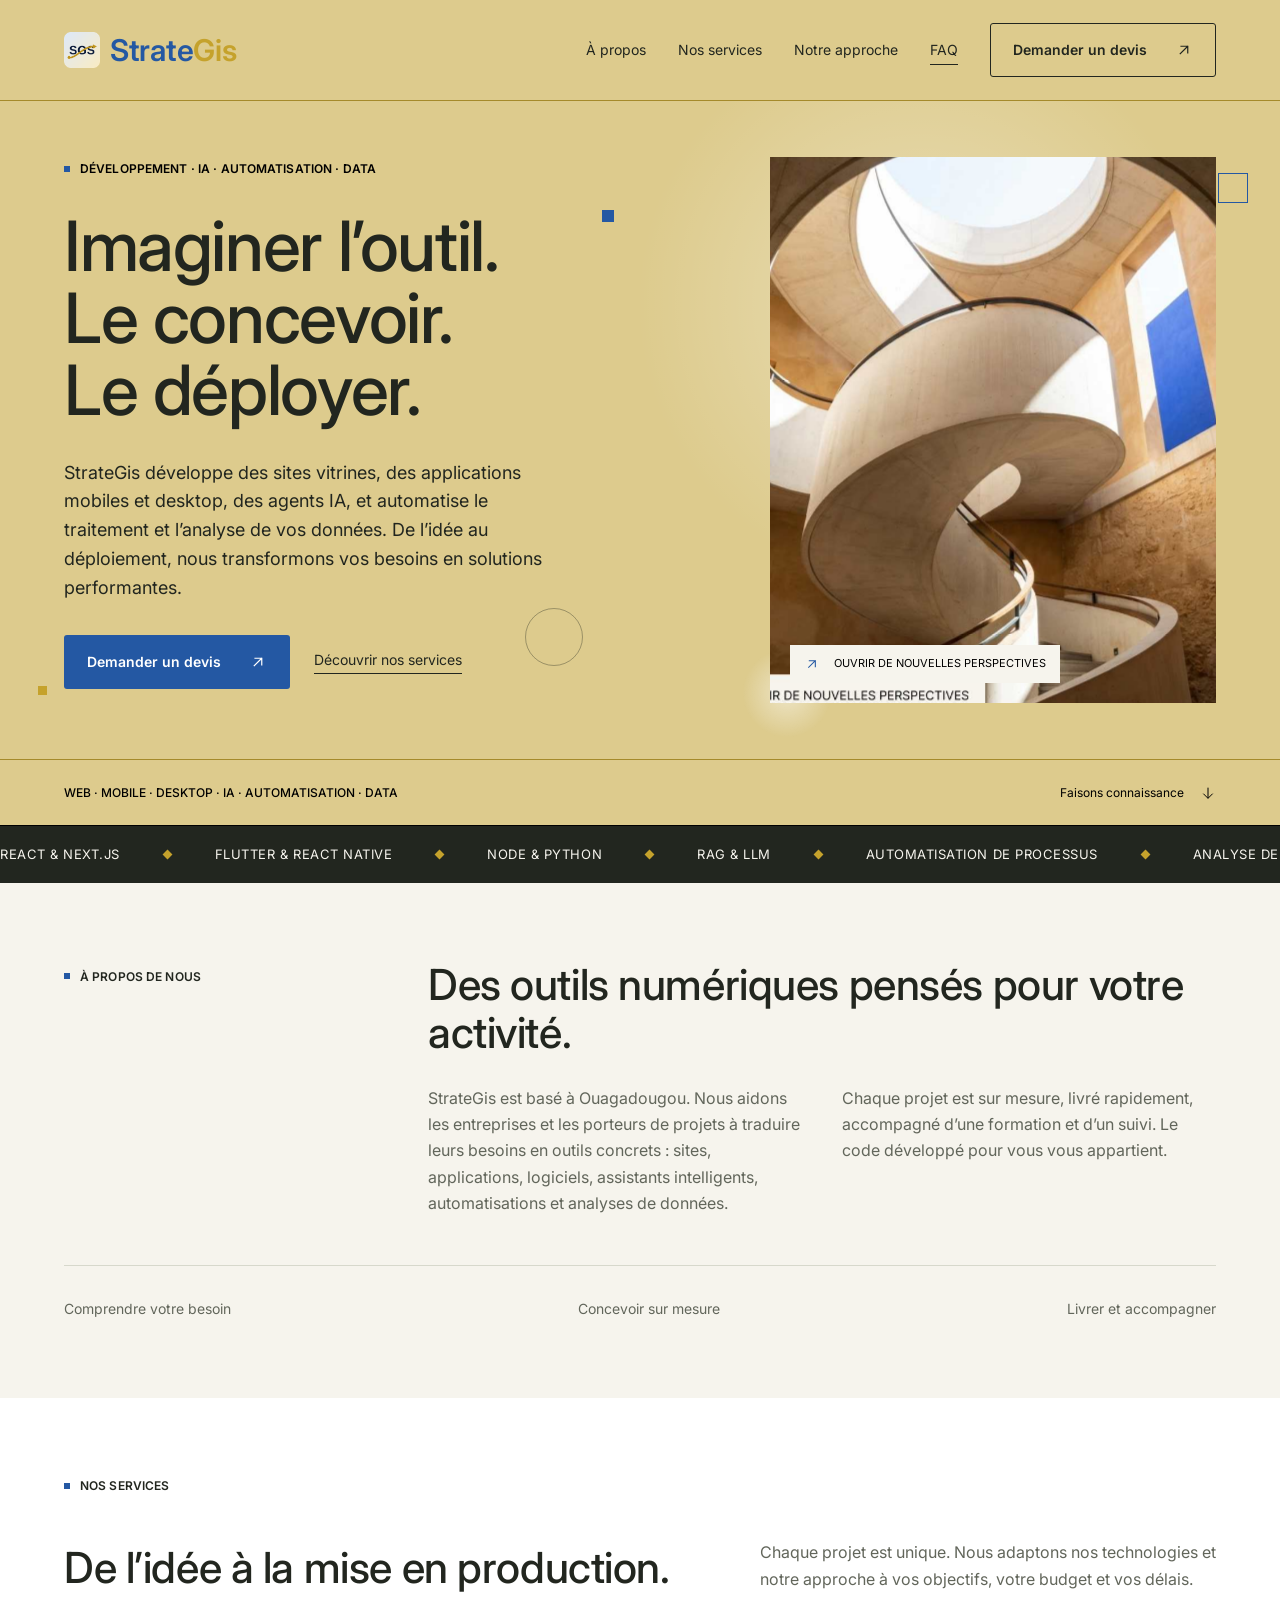
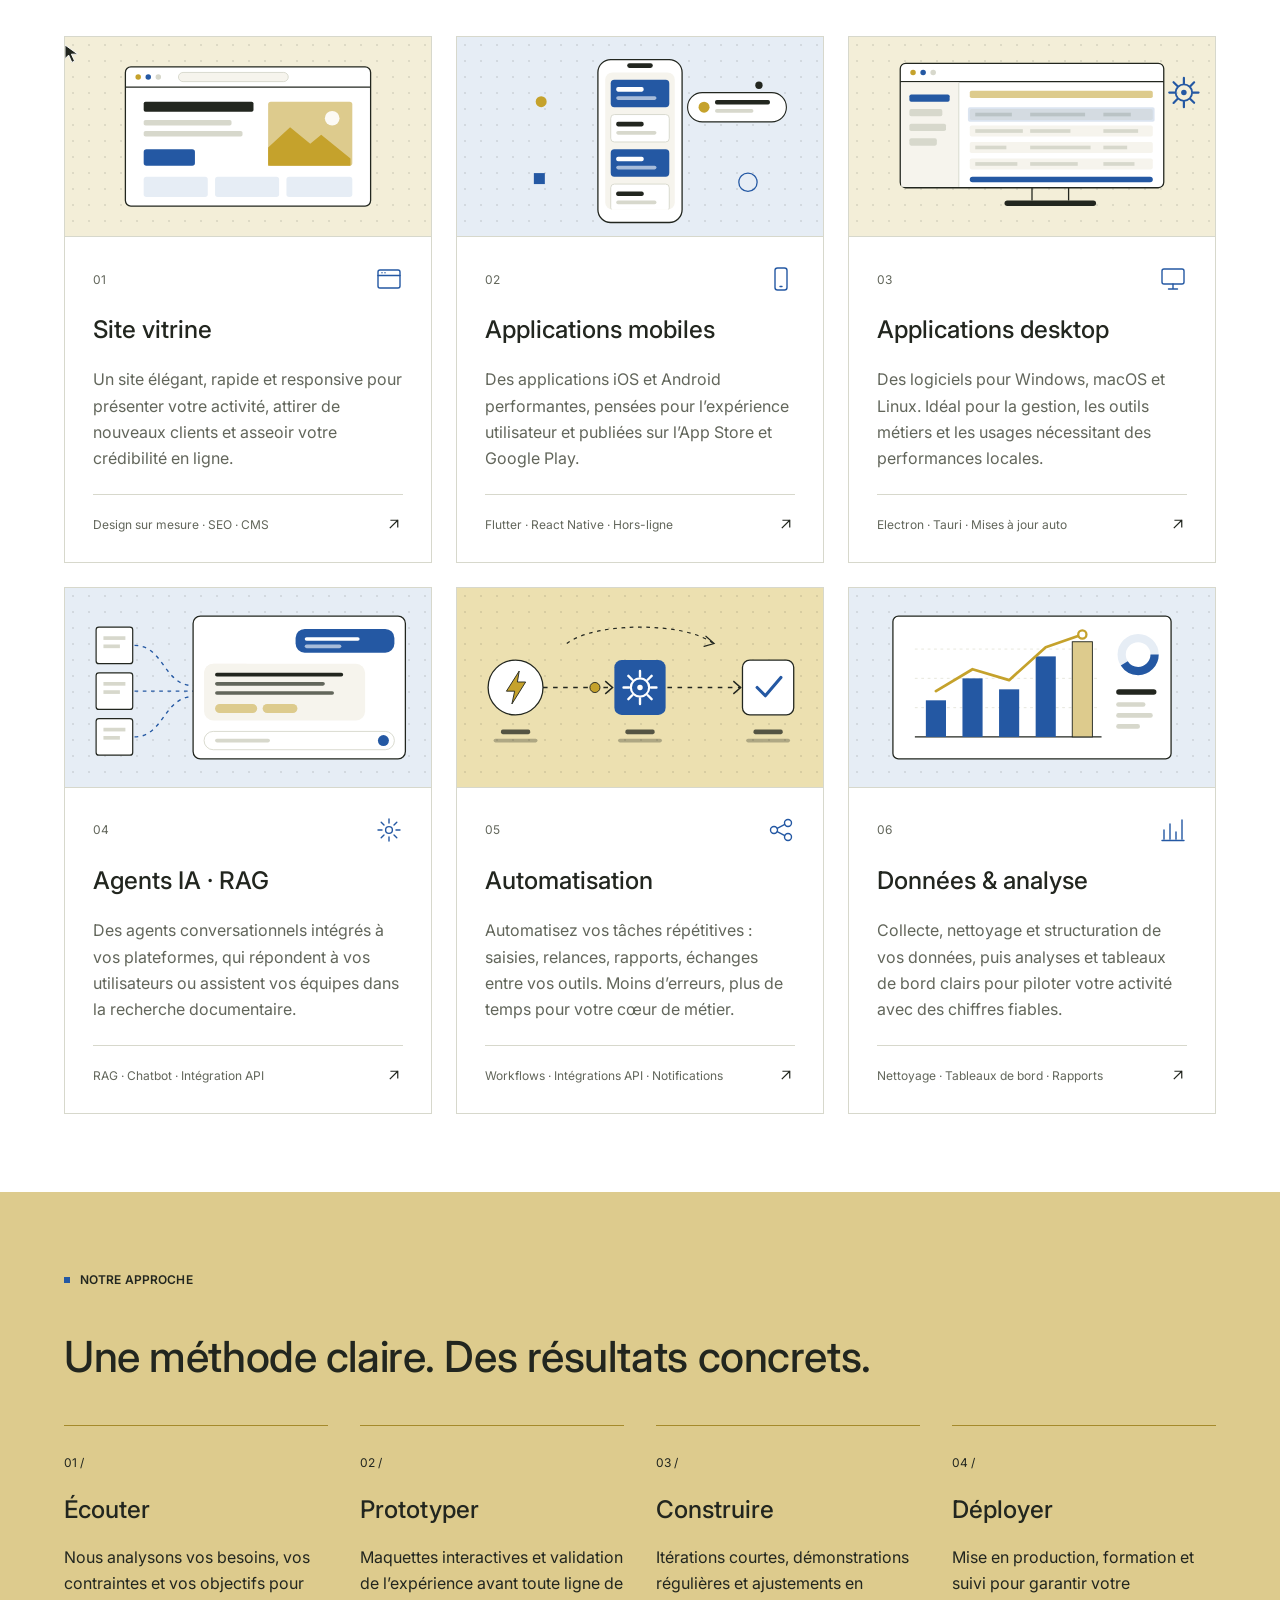
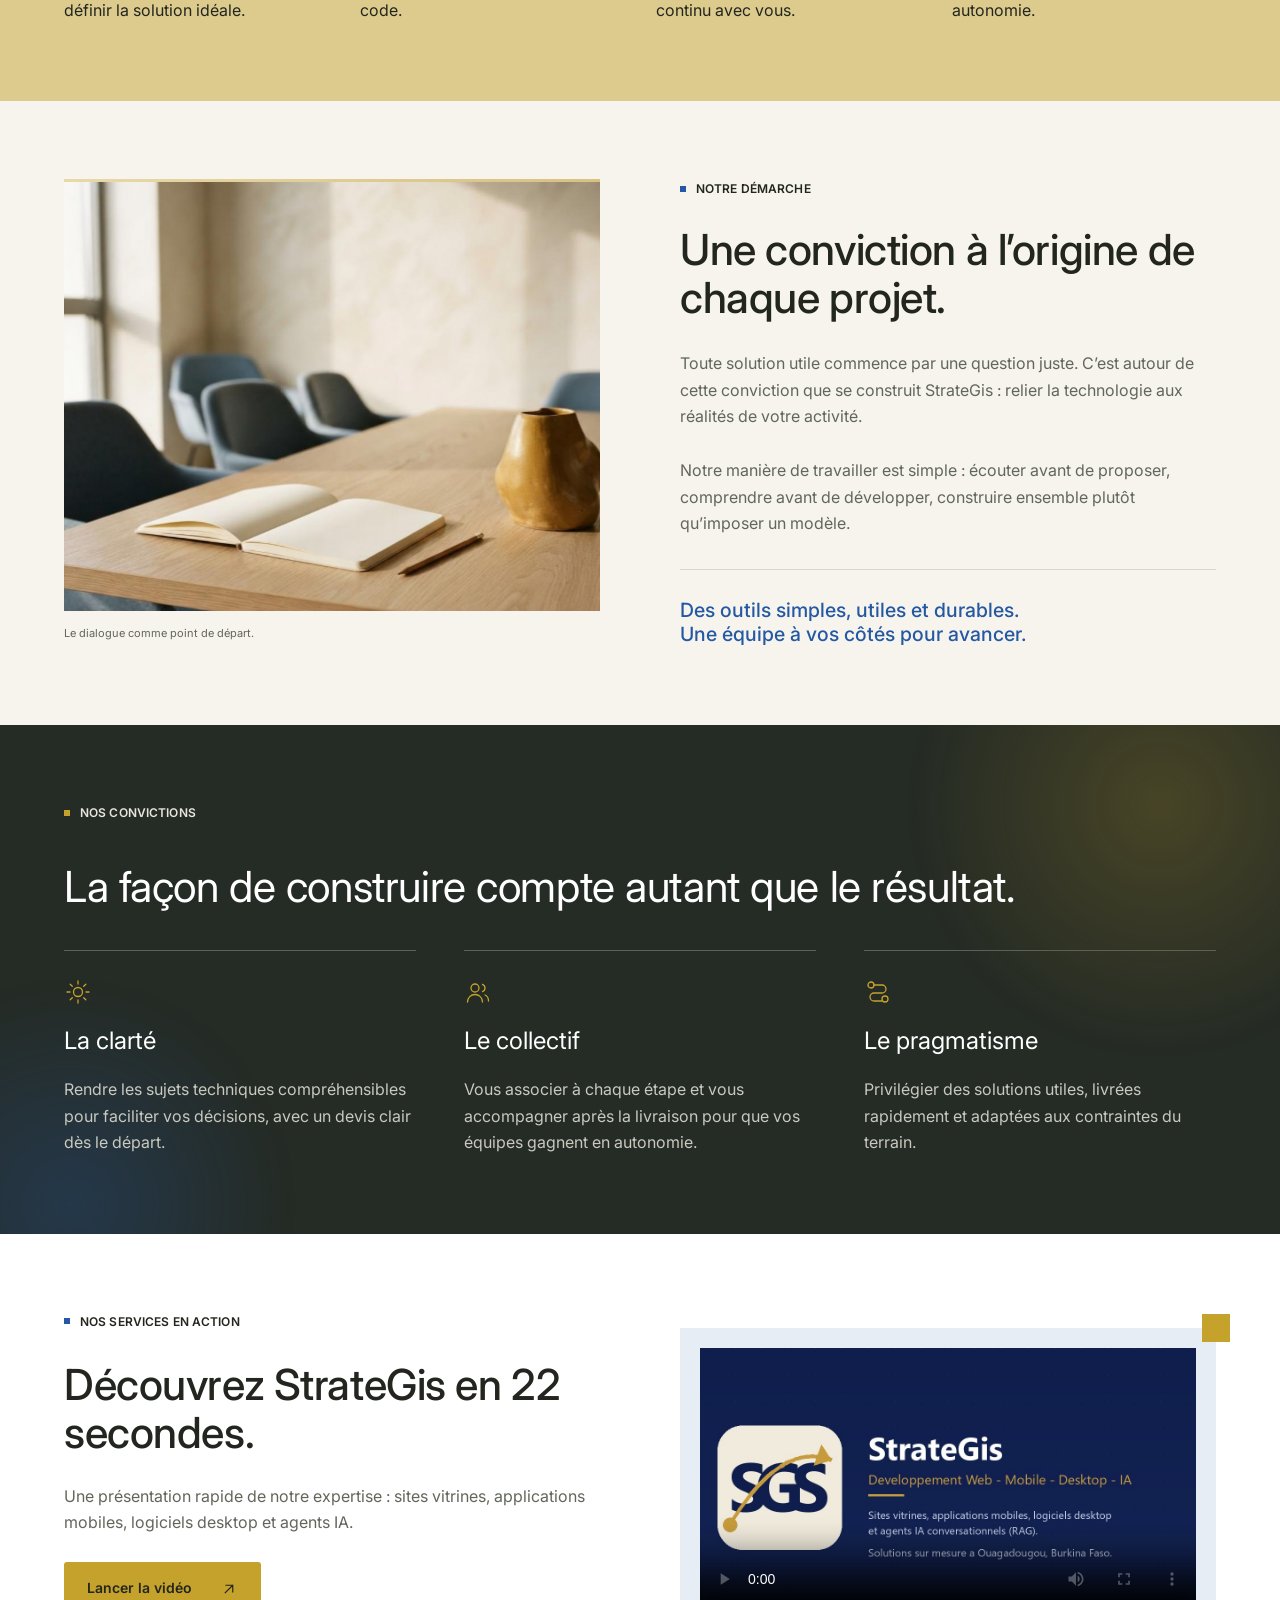
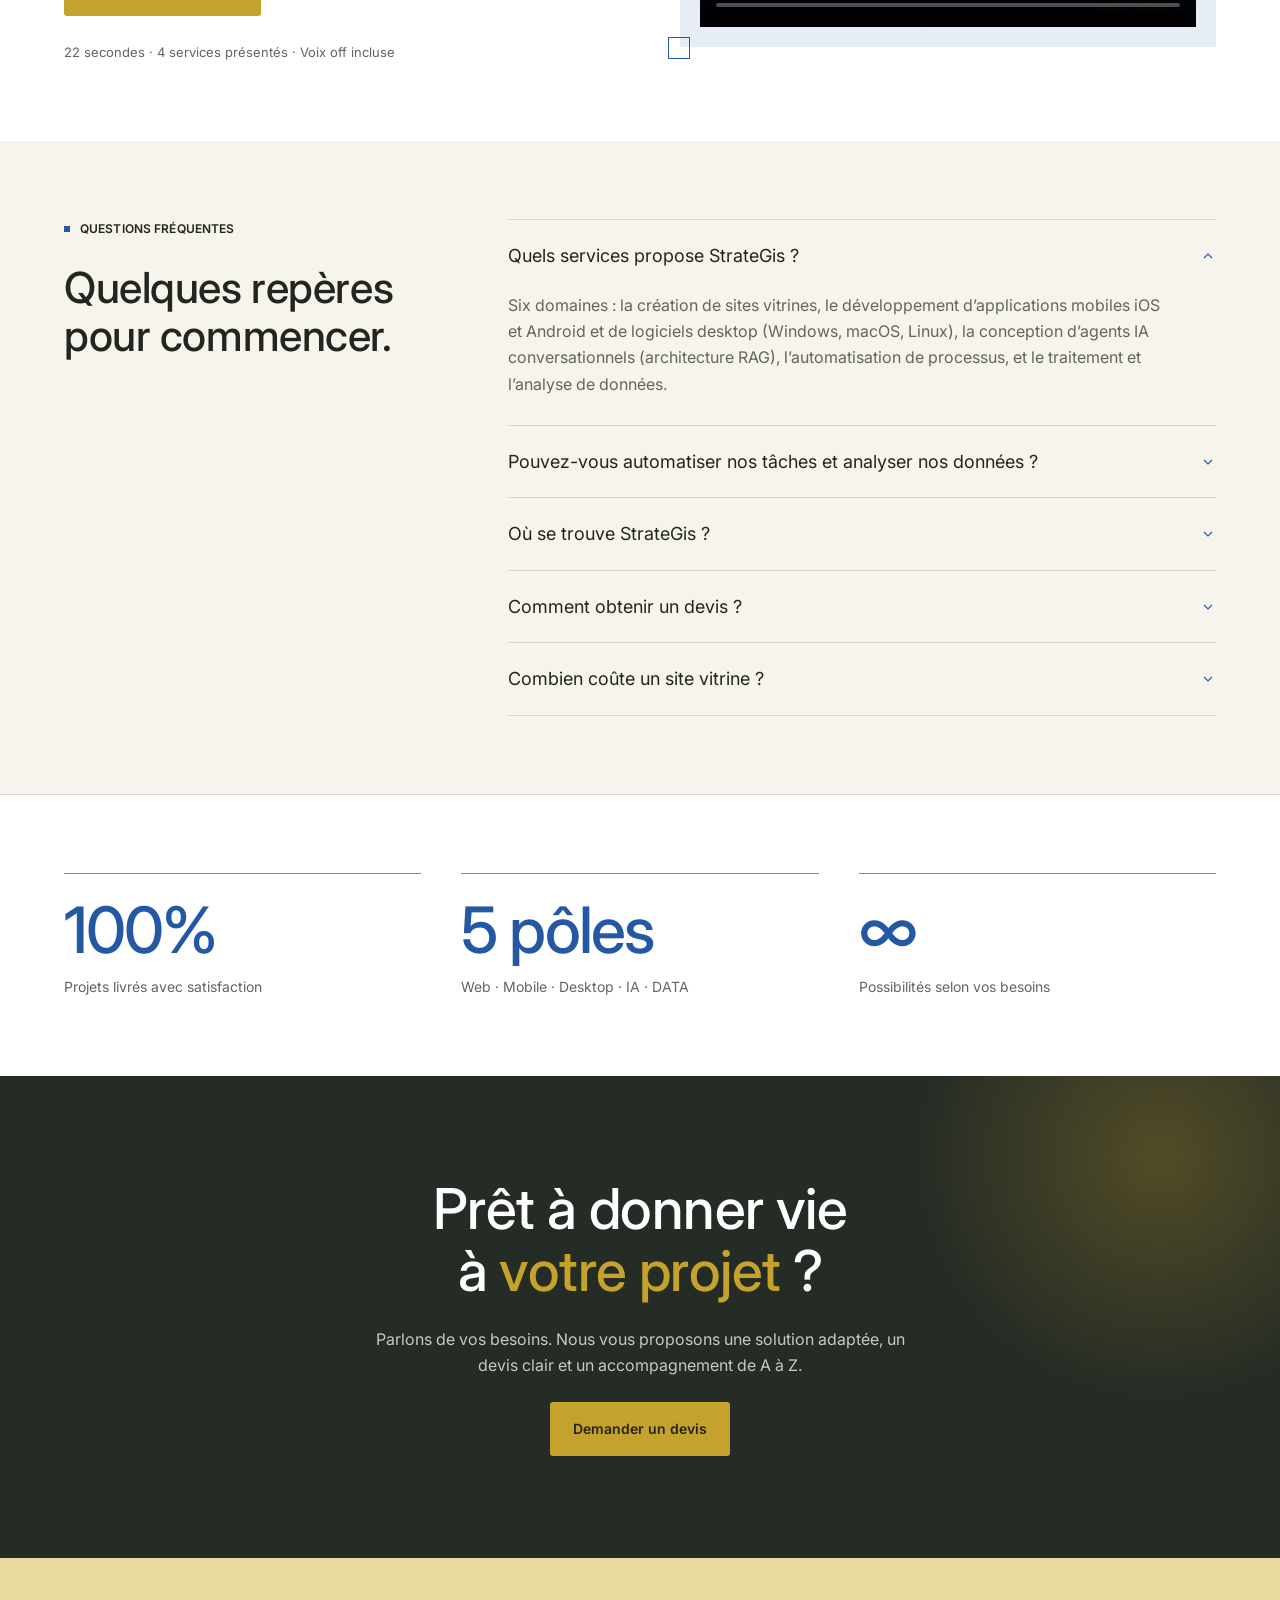
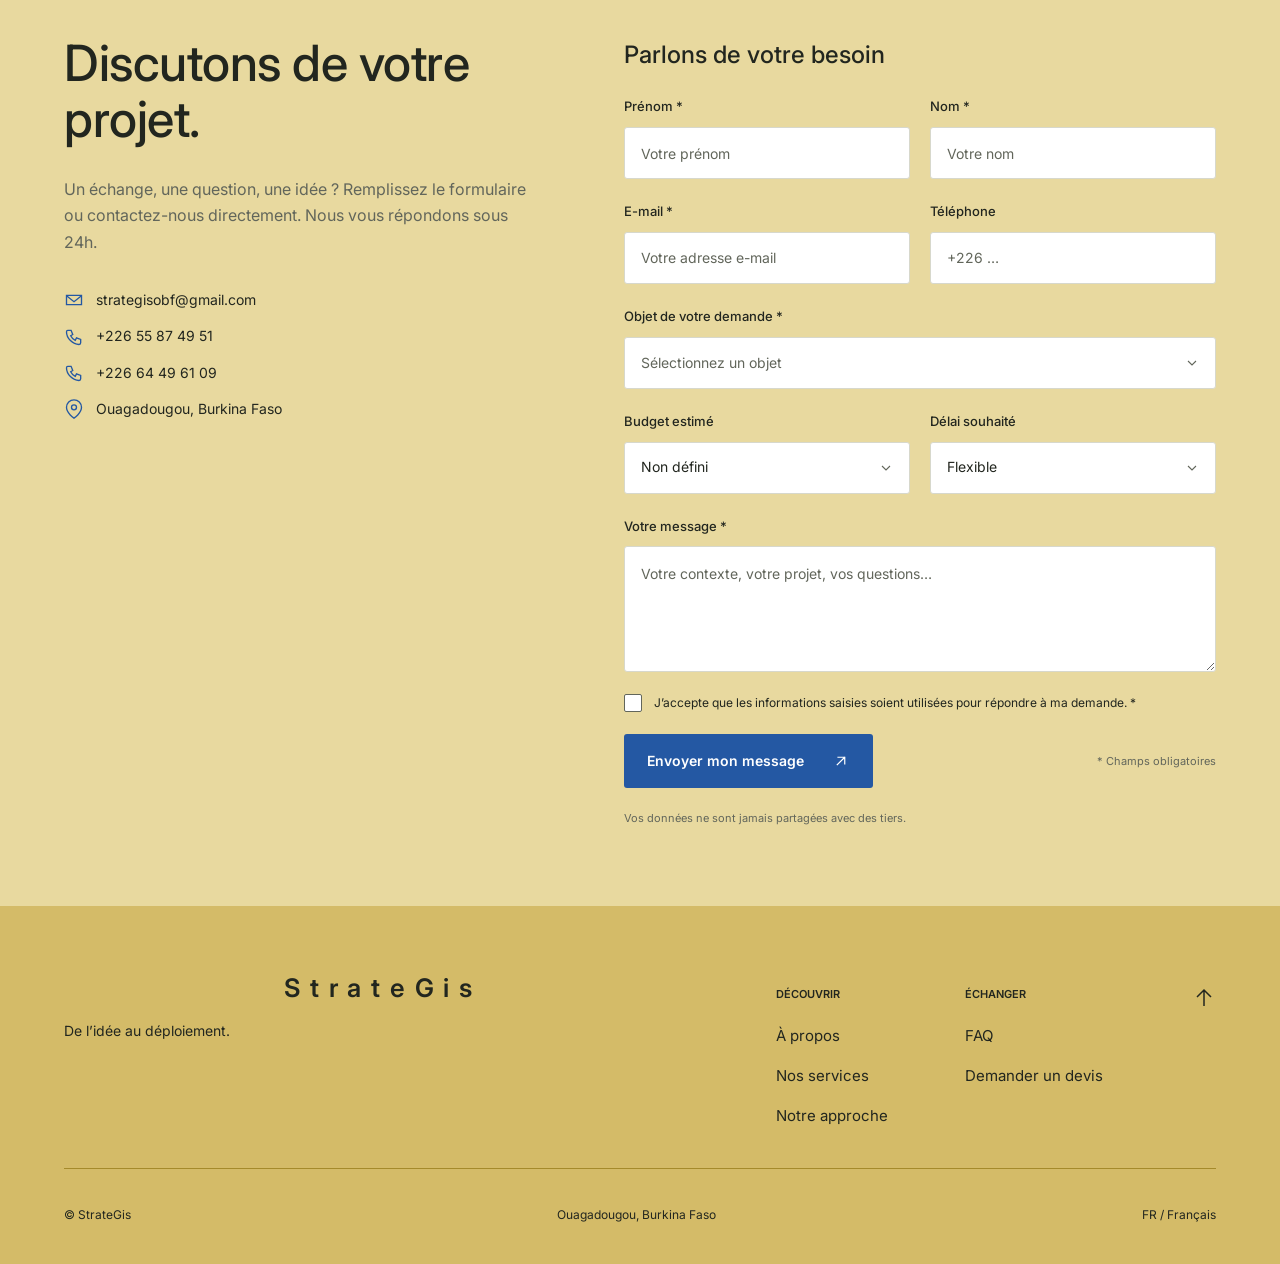
==== commit 57330b17: "Update index.html" ====
--- a/index.html
+++ b/index.html
@@ -145,7 +145,7 @@
 <header class="nav" id="nav">
   <div class="wrap nav-in">
     <a class="brand" href="#top" aria-label="StrateGis — Retour à l'accueil">
-      <img src="img/logo.png" alt="Logo StrateGis" class="brand-logo" width="36" height="36">
+      <img src="img/strategis_favicon_512.png" alt="Logo StrateGis" class="brand-logo" width="36" height="36">
       <span class="brand-text"><span class="c-blue">Strate</span><span class="c-gold">Gis</span></span>
     </a>
     <button class="nav-toggle" id="nav-toggle" aria-expanded="false" aria-controls="nav-links" aria-label="Ouvrir le menu"><span></span><span></span></button>
@@ -536,7 +536,7 @@
       <div class="info-list">
         <a href="mailto:strategisobf@gmail.com"><svg width="20" height="20" viewBox="0 0 24 24" fill="none" stroke="currentColor" stroke-width="1.6" aria-hidden="true"><path d="M3 6.5h18v11H3z"/><path d="M3 7l9 7 9-7"/></svg><span>strategisobf@gmail.com</span></a>
         <a href="tel:+22655874951"><svg width="20" height="20" viewBox="0 0 24 24" fill="none" stroke="currentColor" stroke-width="1.6" aria-hidden="true"><path d="M4.5 4h4l2 5-2.5 1.5a12 12 0 0 0 5.5 5.5L15 13l5 2v4c0 1-1 2-2 2C10.5 21 3 13.5 3 6c0-1 1-2 1.5-2z"/></svg><span>+226 55 87 49 51</span></a>
-        <a href="tel:+237640551956"><svg width="20" height="20" viewBox="0 0 24 24" fill="none" stroke="currentColor" stroke-width="1.6" aria-hidden="true"><path d="M4.5 4h4l2 5-2.5 1.5a12 12 0 0 0 5.5 5.5L15 13l5 2v4c0 1-1 2-2 2C10.5 21 3 13.5 3 6c0-1 1-2 1.5-2z"/></svg><span>+237 6 40 55 19 56</span></a>
+        <a href="tel:+22664496109"><svg width="20" height="20" viewBox="0 0 24 24" fill="none" stroke="currentColor" stroke-width="1.6" aria-hidden="true"><path d="M4.5 4h4l2 5-2.5 1.5a12 12 0 0 0 5.5 5.5L15 13l5 2v4c0 1-1 2-2 2C10.5 21 3 13.5 3 6c0-1 1-2 1.5-2z"/></svg><span>+226 64 49 61 09</span></a>
         <div class="loc"><svg width="20" height="20" viewBox="0 0 24 24" fill="none" stroke="currentColor" stroke-width="1.6" aria-hidden="true"><path d="M21 10c0 7-9 13-9 13s-9-6-9-13a9 9 0 0 1 18 0z"/><circle cx="12" cy="10" r="3"/></svg><span>Ouagadougou, Burkina Faso</span></div>
       </div>
     </div>
@@ -612,7 +612,7 @@
     <div class="foot-top">
       <div class="foot-brand">
         <p class="foot-logo" id="foot-logo">
-          <img src="img/logo.png" alt="Logo StrateGis" class="brand-logo" width="32" height="32">
+          <img src="img/strategis_favicon_512.png" alt="Logo StrateGis" class="brand-logo" width="32" height="32">
           <span class="brand-text"><span class="c-blue">Strate</span><span class="c-gold">Gis</span></span>
         </p>
         <p class="foot-tag">De l’idée au déploiement.</p>
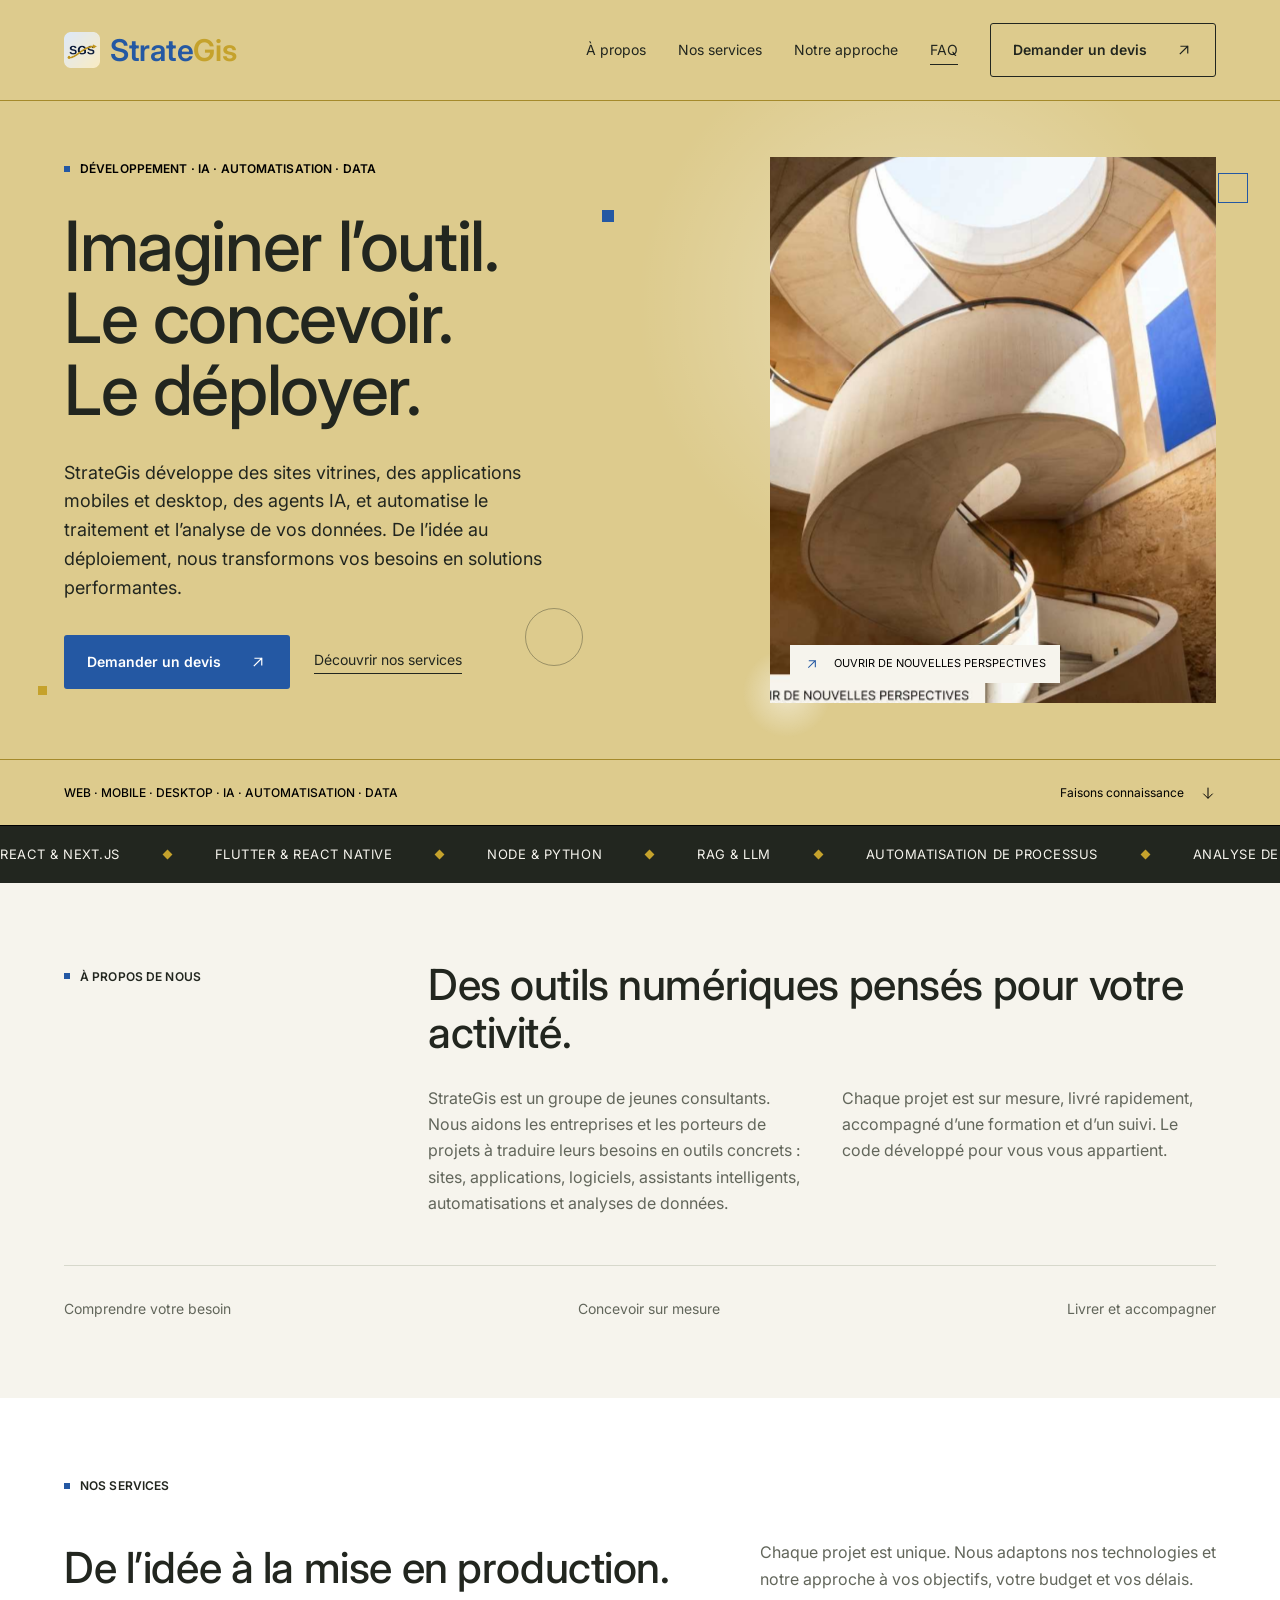
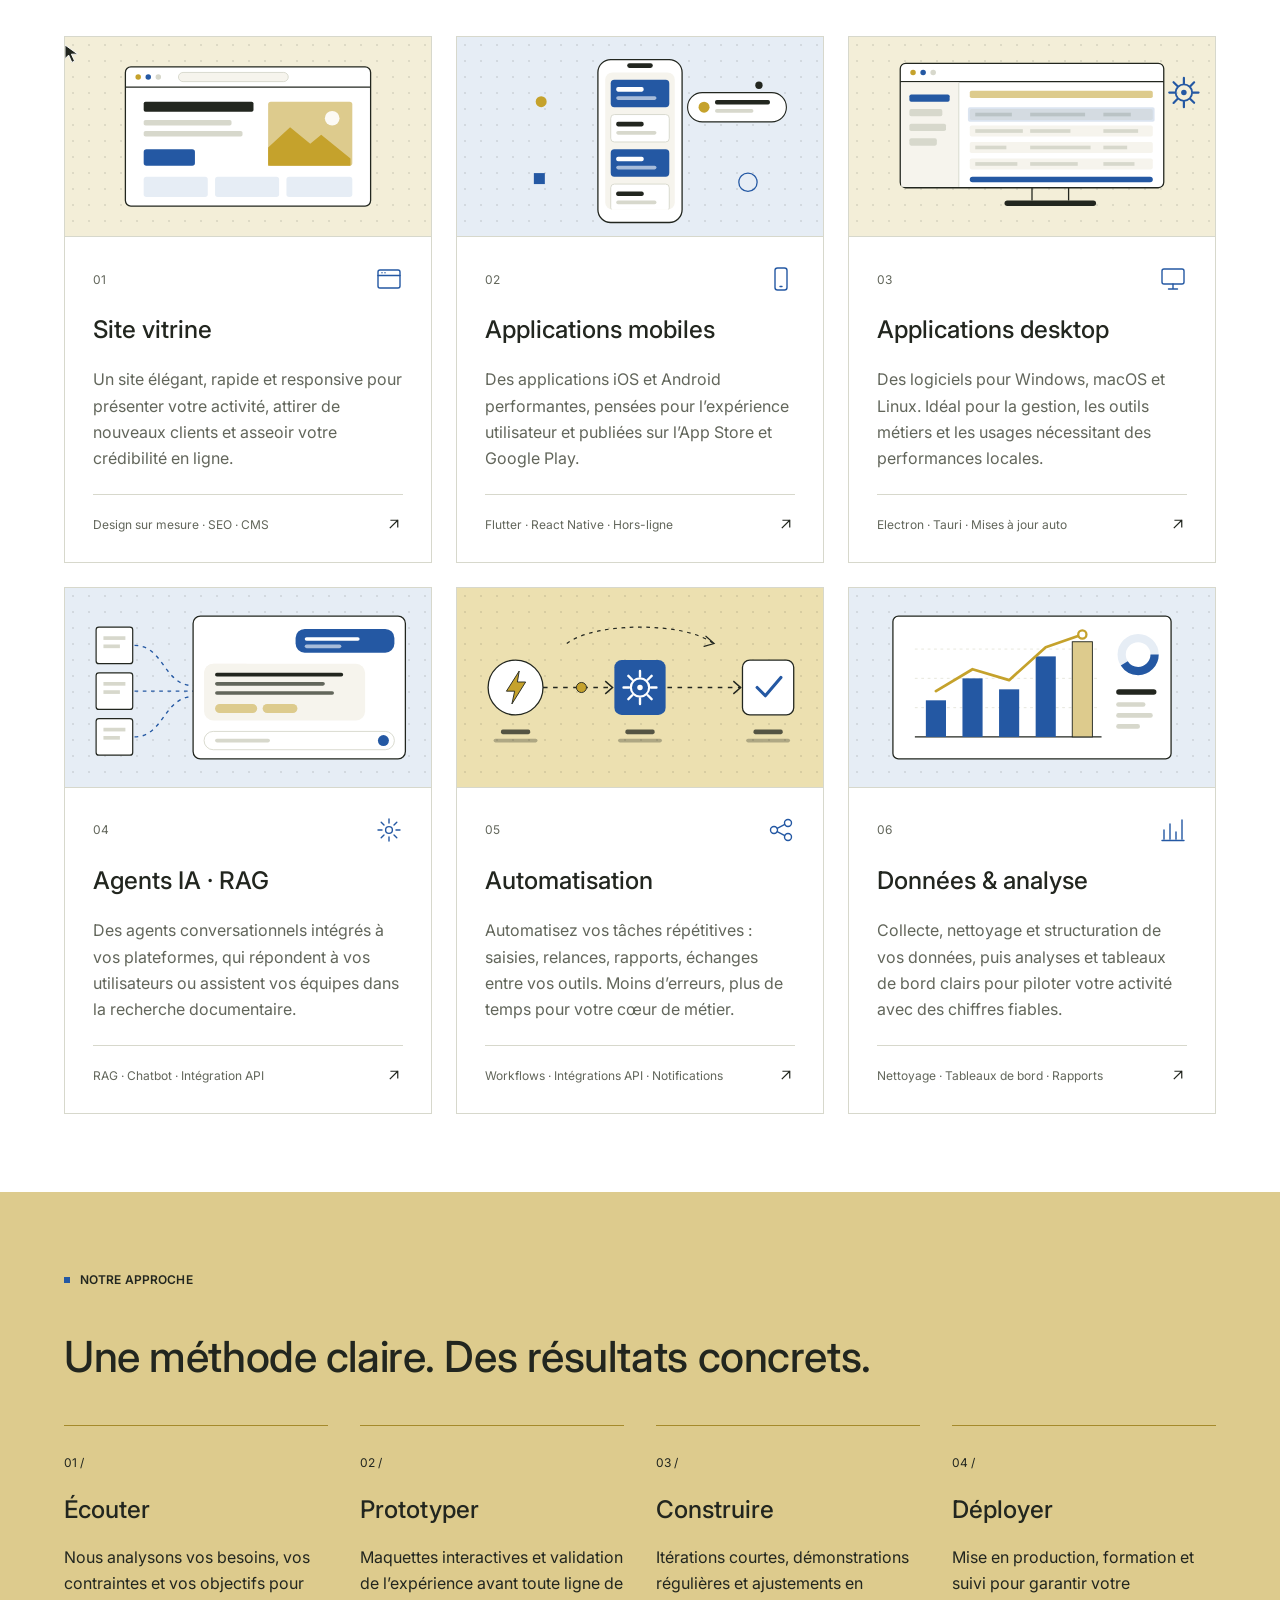
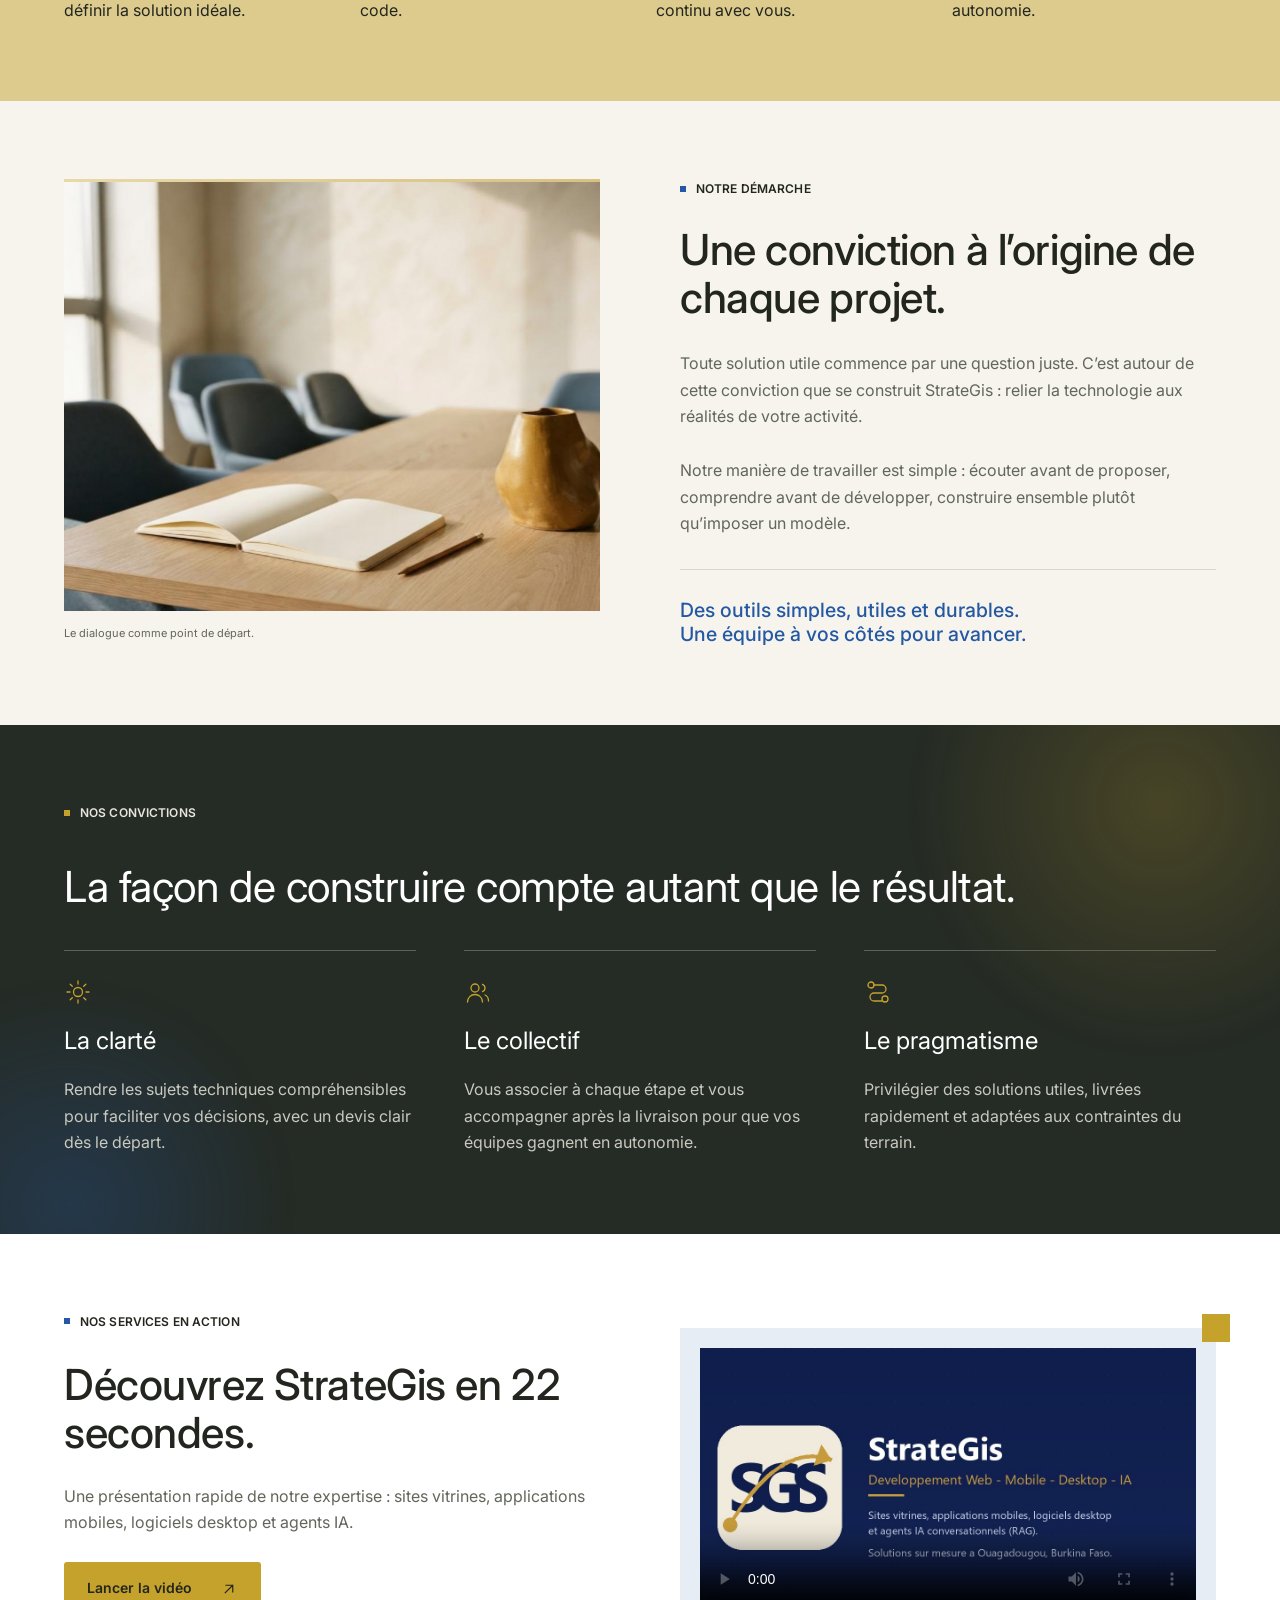
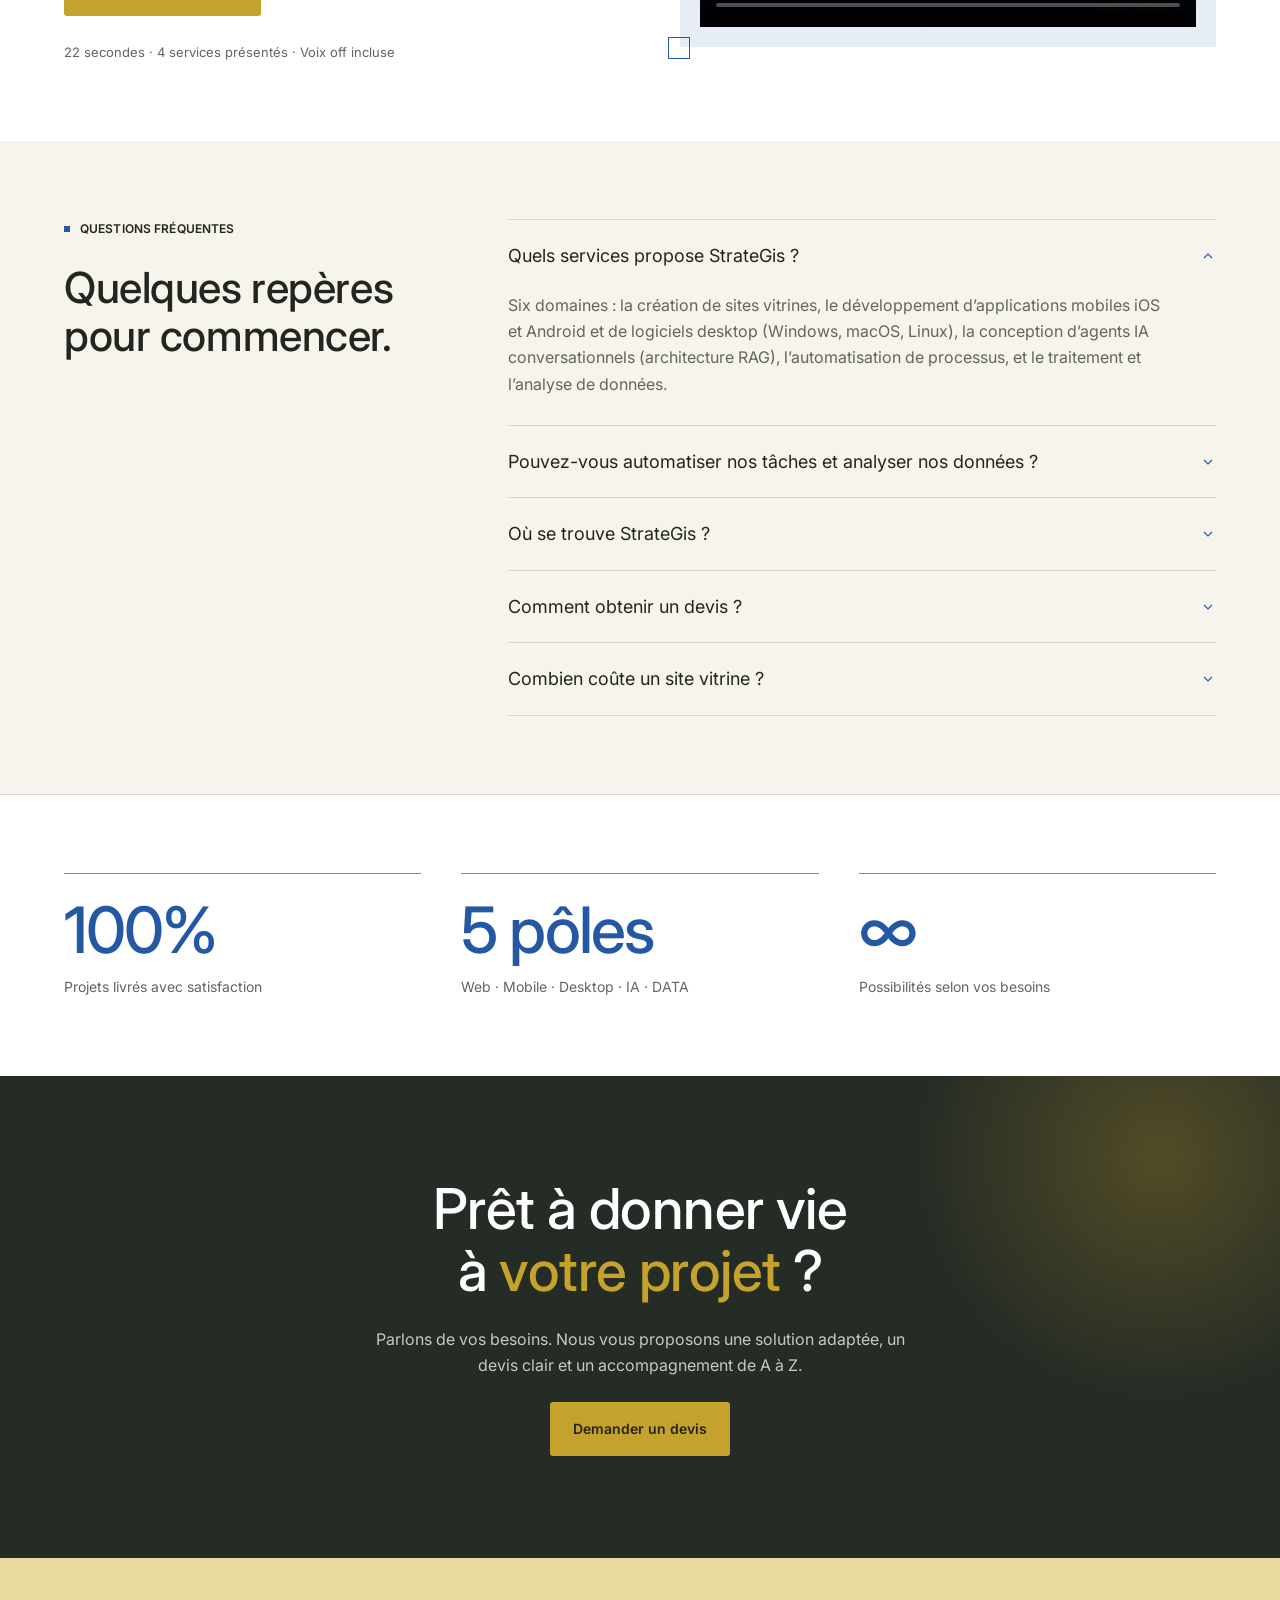
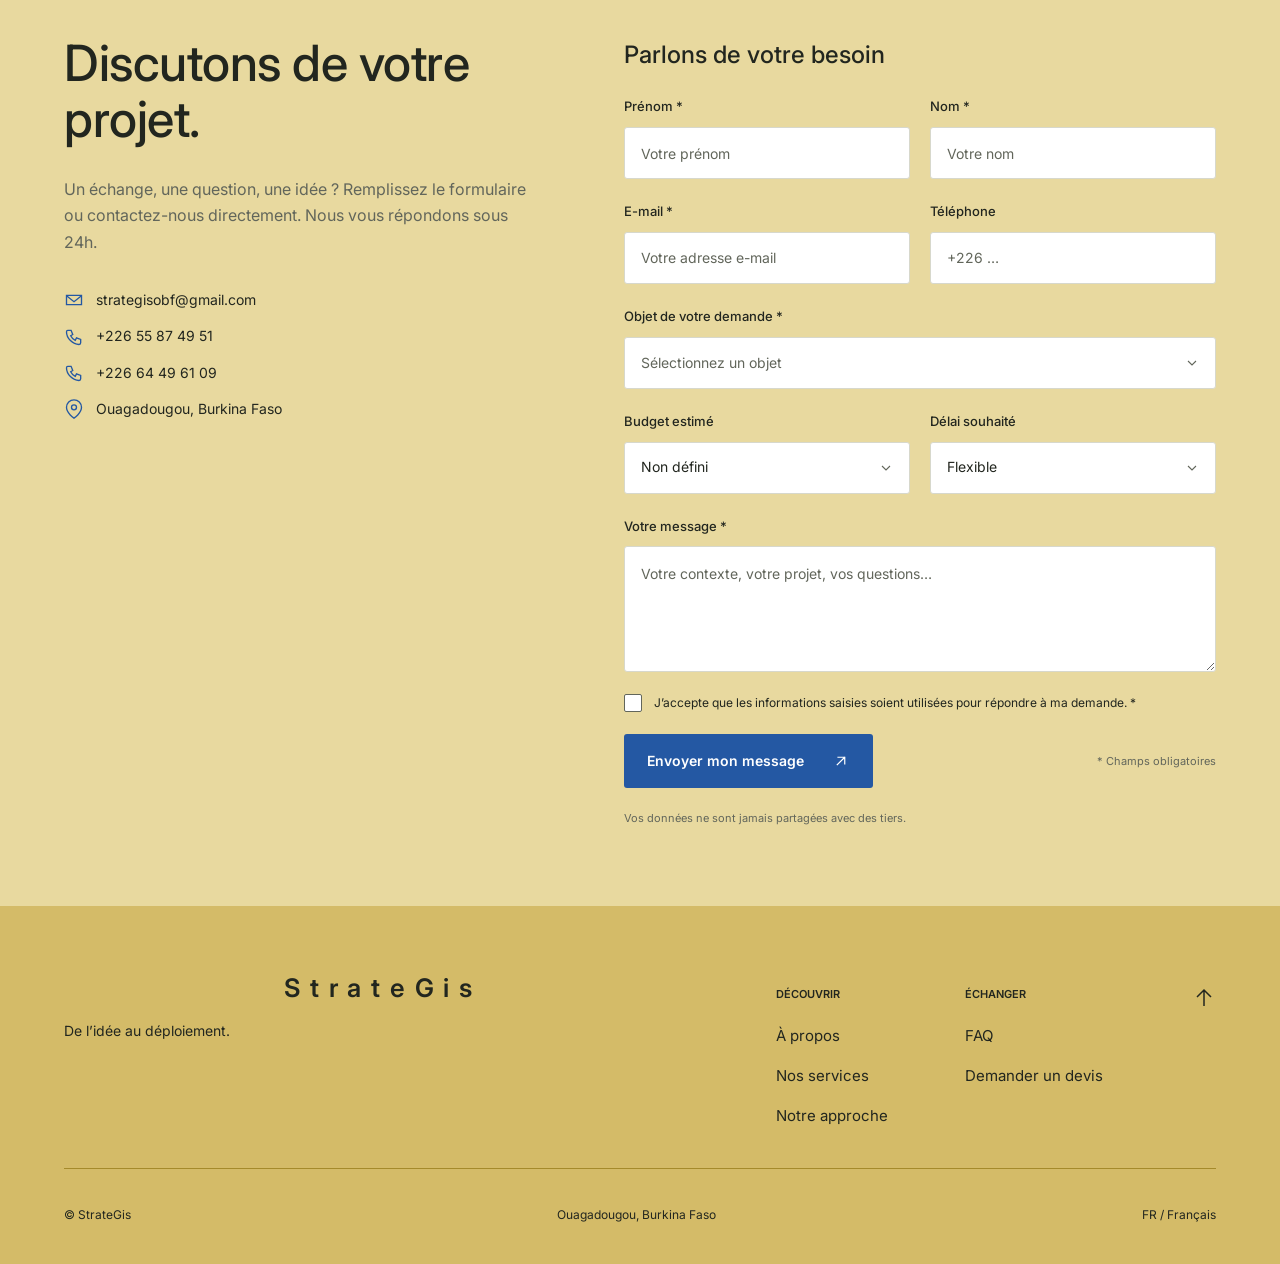
==== commit 382cd7d6: "Update index.html" ====
--- a/index.html
+++ b/index.html
@@ -202,7 +202,7 @@
     <div class="about-main">
       <h2 class="h2 split">Des outils numériques pensés pour votre activité.</h2>
       <div class="two-col">
-        <p>StrateGis est basé à Ouagadougou. Nous aidons les entreprises et les porteurs de projets à traduire leurs besoins en outils concrets : sites, applications, logiciels, assistants intelligents, automatisations et analyses de données.</p>
+        <p>StrateGis est un groupe de jeunes consultants. Nous aidons les entreprises et les porteurs de projets à traduire leurs besoins en outils concrets : sites, applications, logiciels, assistants intelligents, automatisations et analyses de données.</p>
         <p>Chaque projet est sur mesure, livré rapidement, accompagné d’une formation et d’un suivi. Le code développé pour vous vous appartient.</p>
       </div>
     </div>
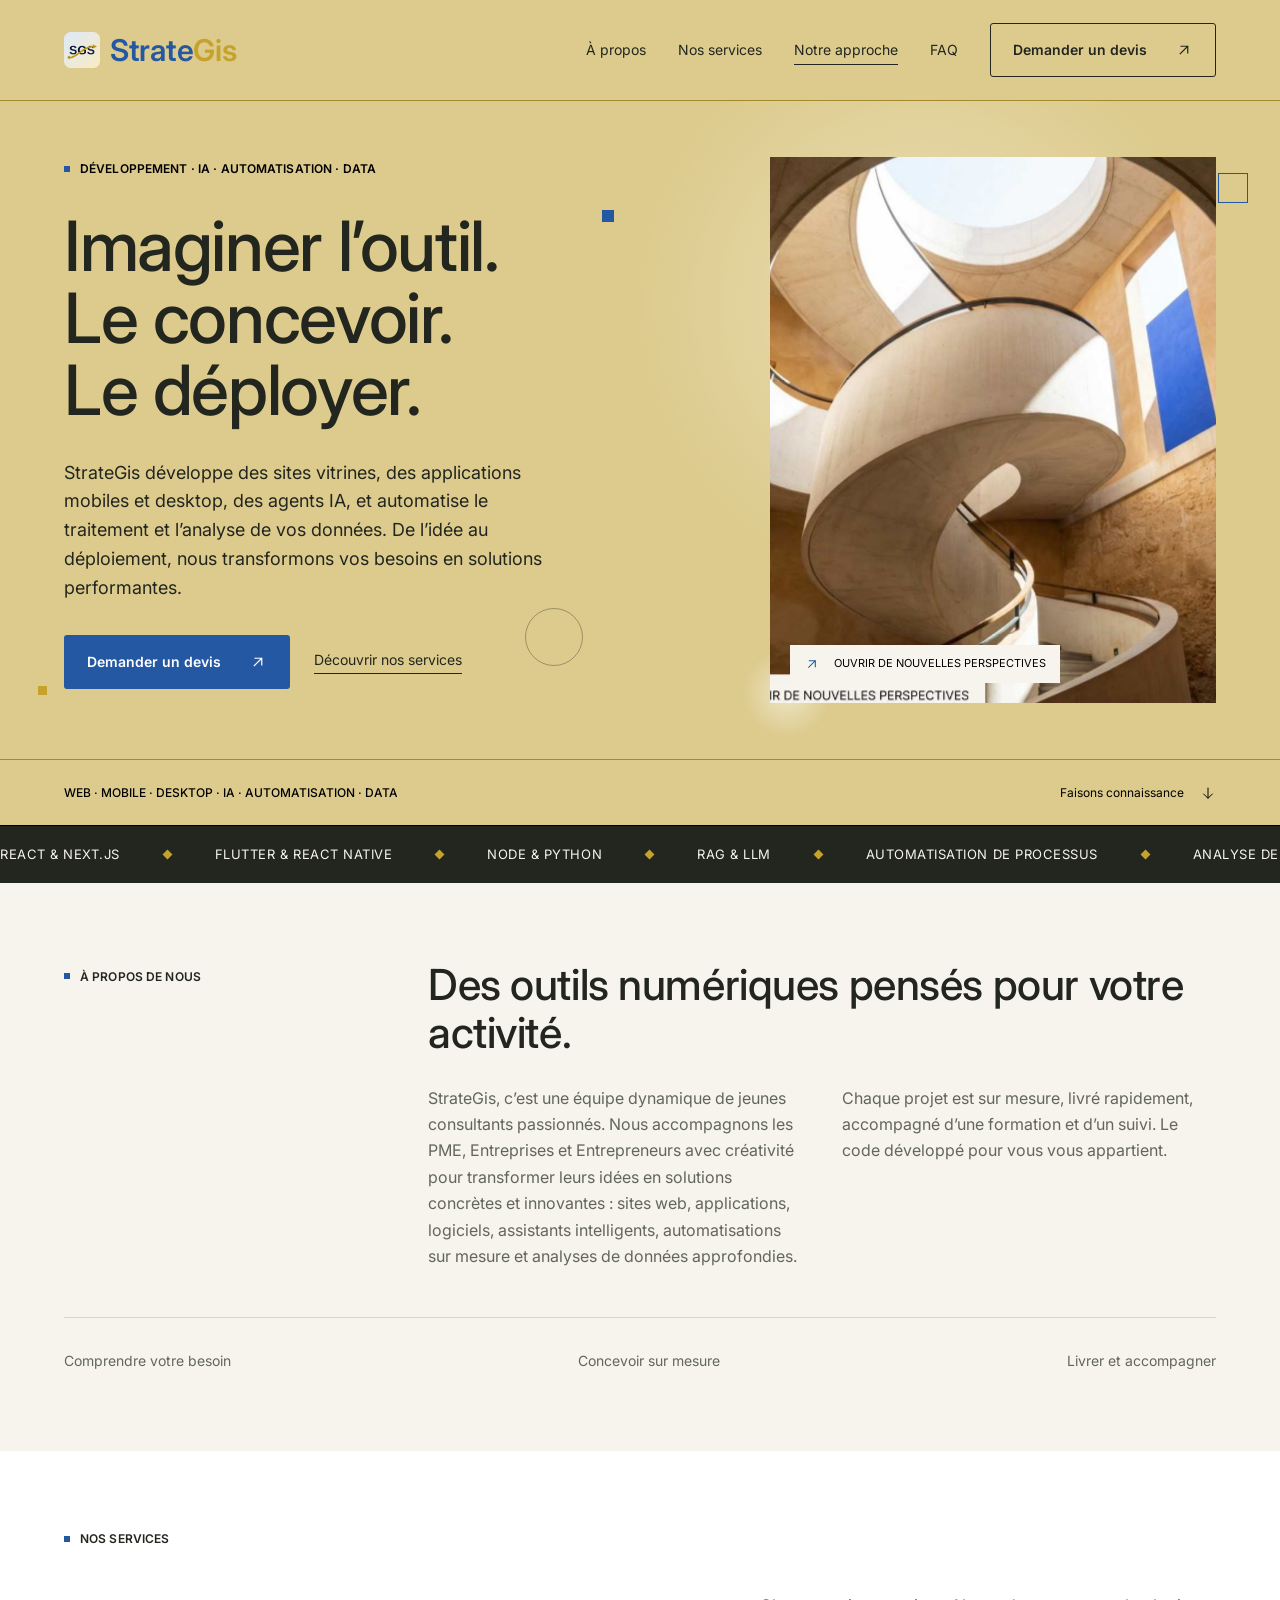
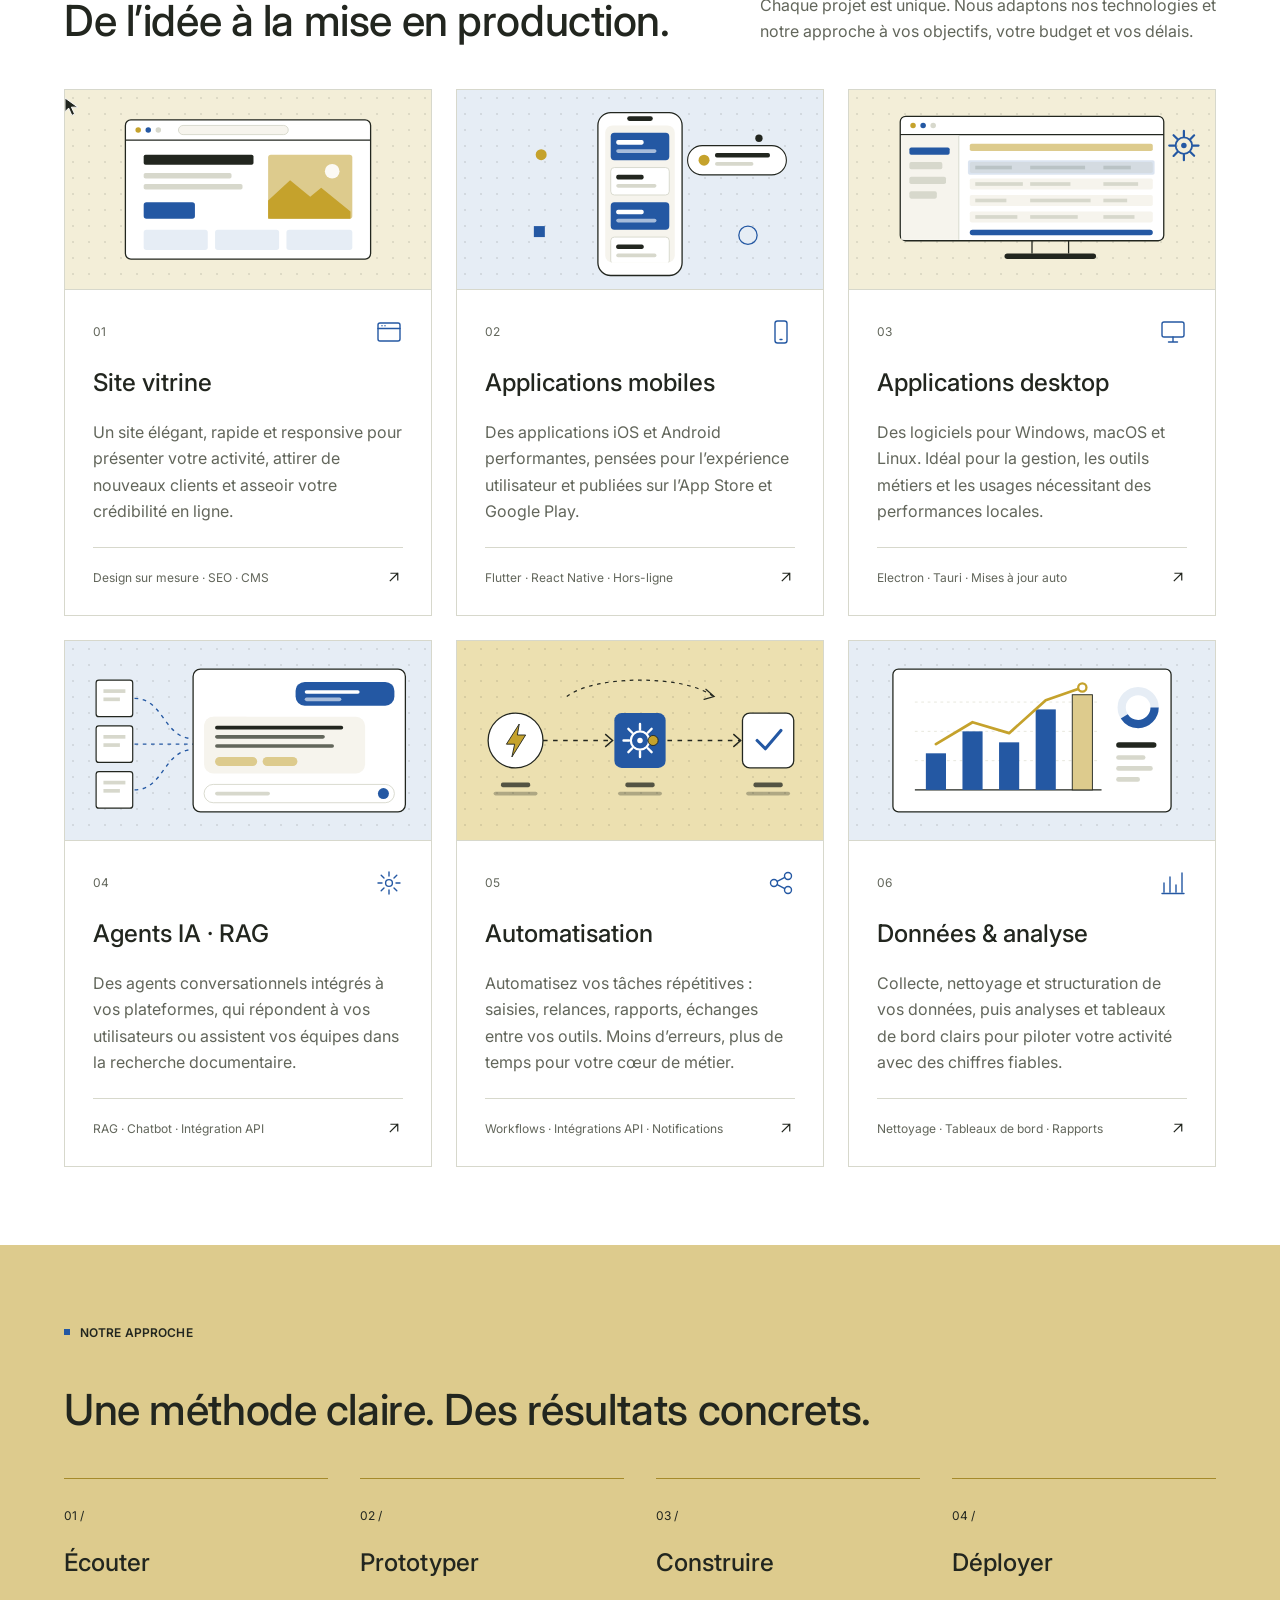
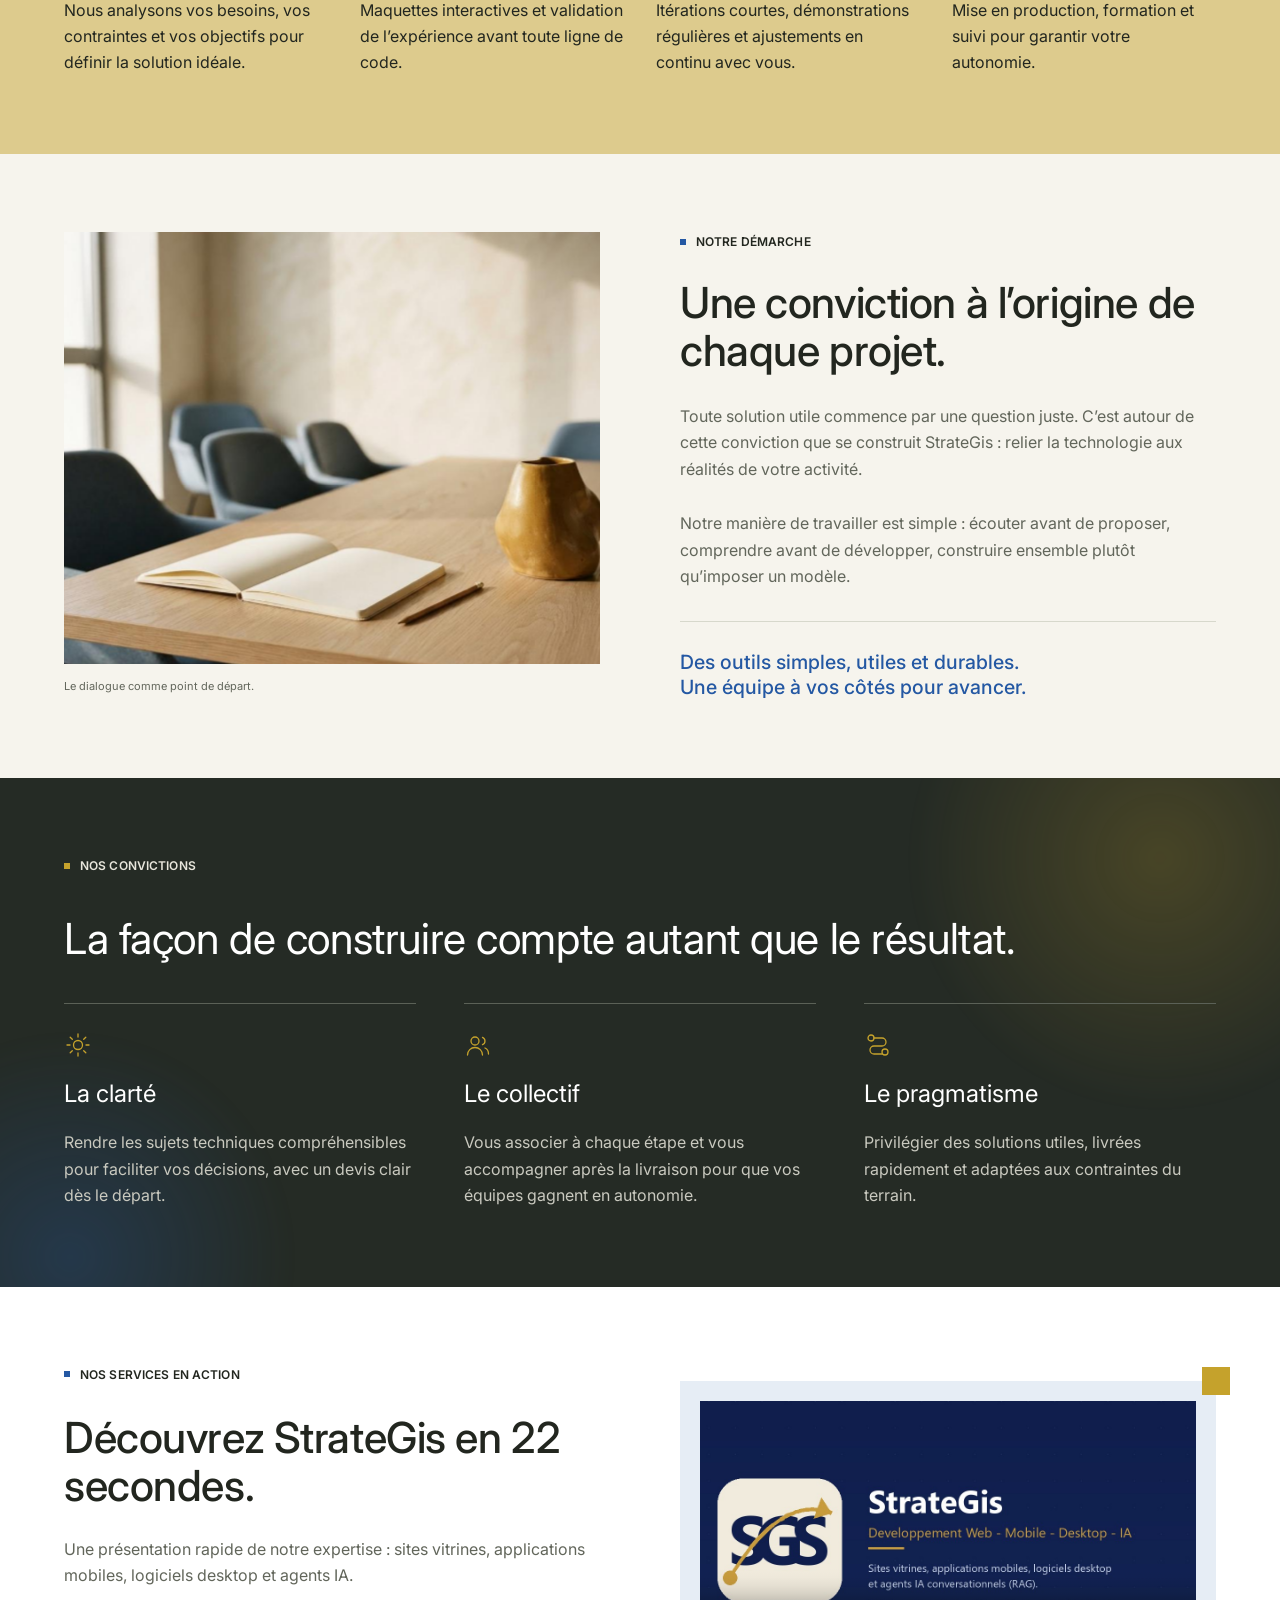
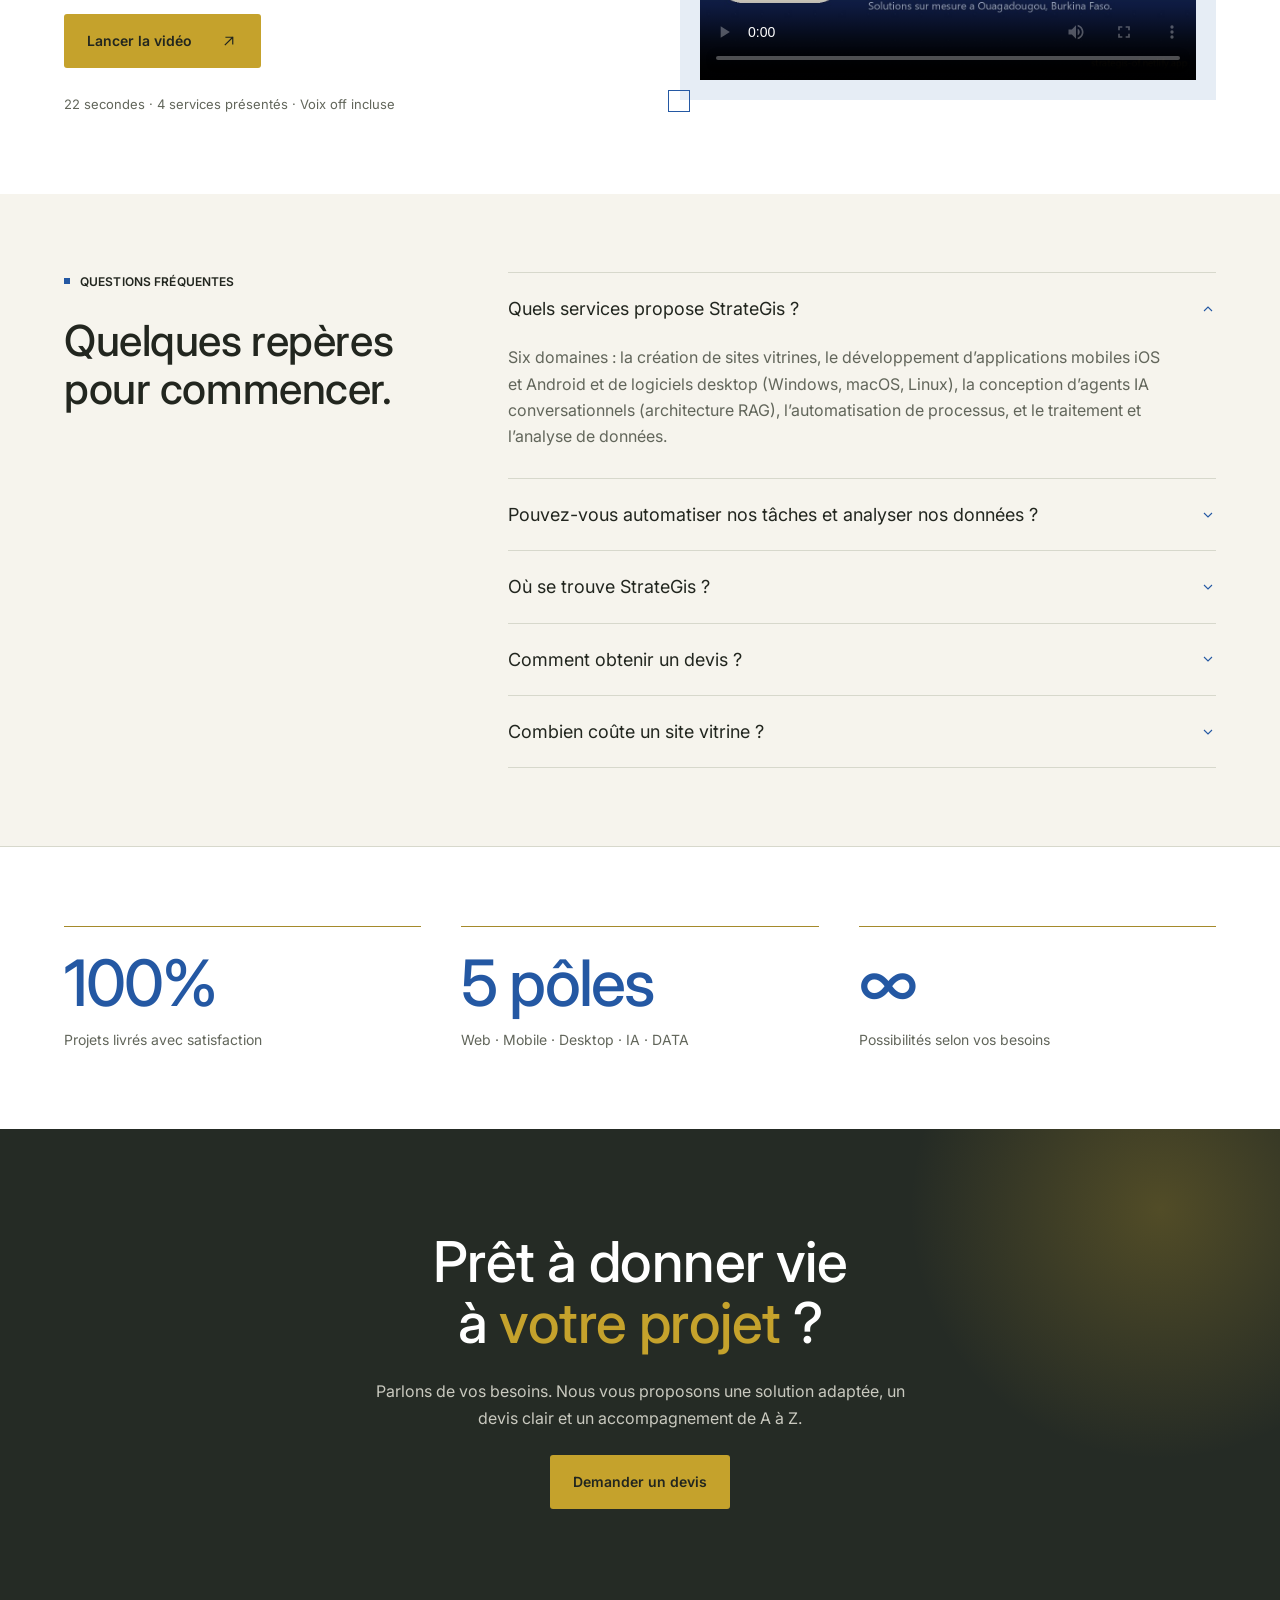
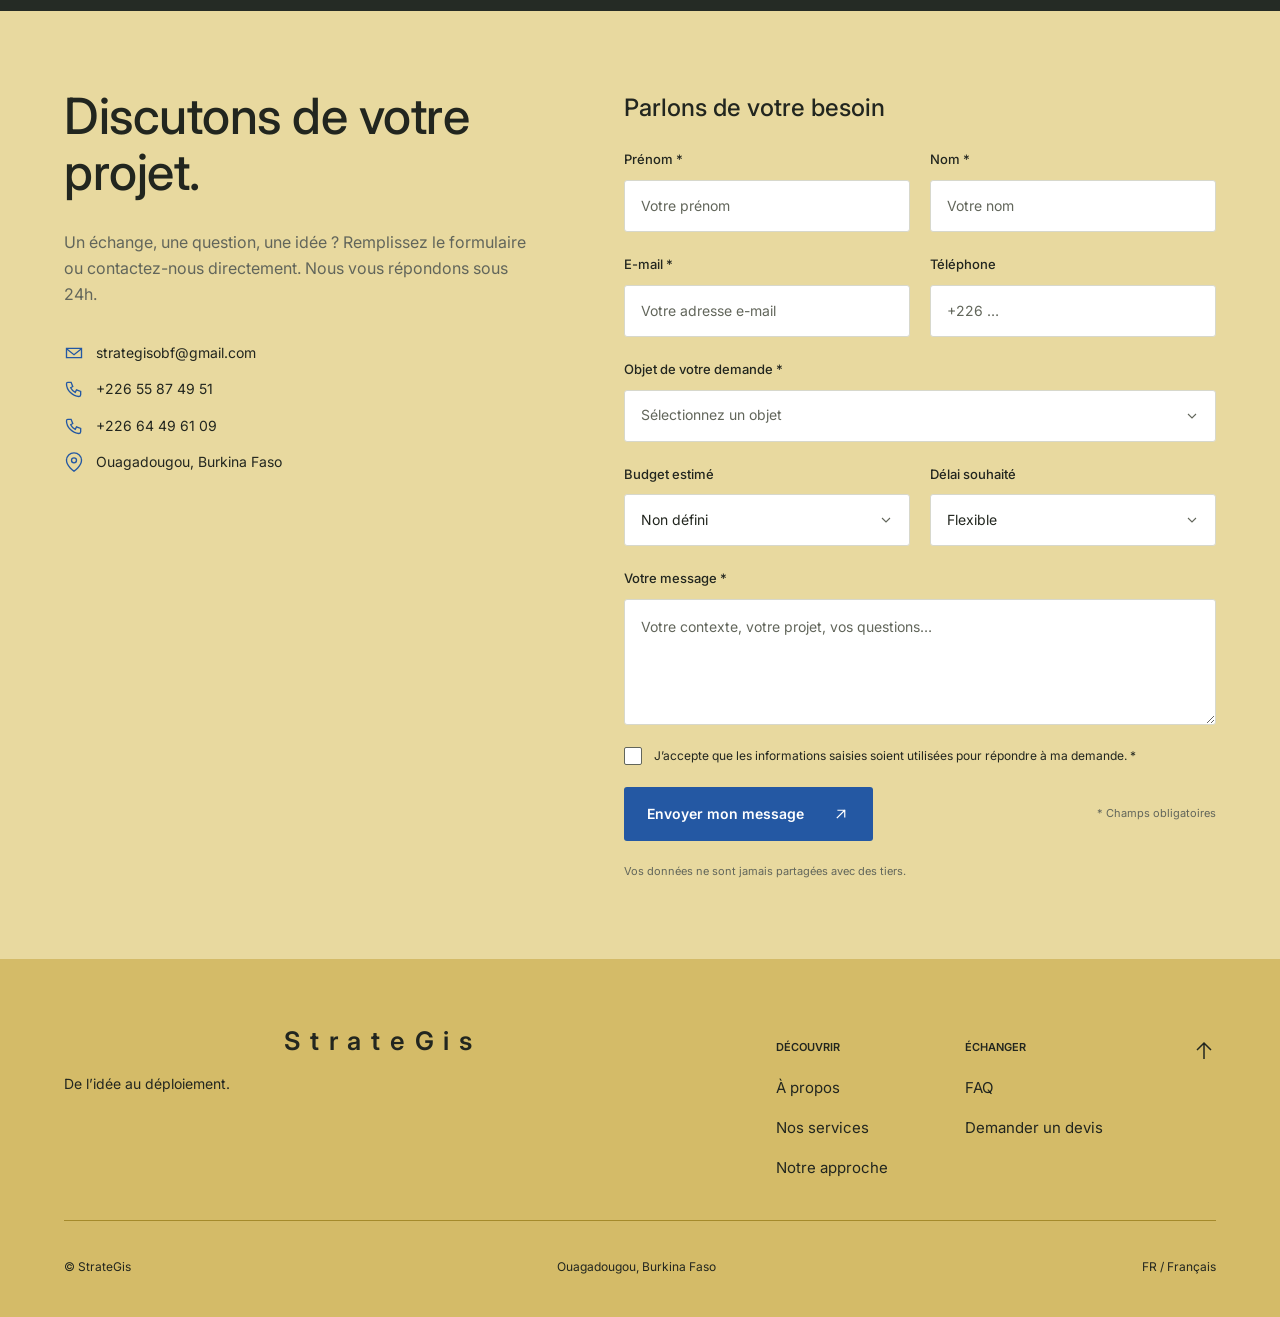
==== commit d7717ac1: "Update index.html" ====
--- a/index.html
+++ b/index.html
@@ -202,7 +202,7 @@
     <div class="about-main">
       <h2 class="h2 split">Des outils numériques pensés pour votre activité.</h2>
       <div class="two-col">
-        <p>StrateGis est un groupe de jeunes consultants. Nous aidons les entreprises et les porteurs de projets à traduire leurs besoins en outils concrets : sites, applications, logiciels, assistants intelligents, automatisations et analyses de données.</p>
+        <p>StrateGis, c’est une équipe dynamique de jeunes consultants passionnés. Nous accompagnons les PME, Entreprises et Entrepreneurs avec créativité pour transformer leurs idées en solutions concrètes et innovantes : sites web, applications, logiciels, assistants intelligents, automatisations sur mesure et analyses de données approfondies.</p>
         <p>Chaque projet est sur mesure, livré rapidement, accompagné d’une formation et d’un suivi. Le code développé pour vous vous appartient.</p>
       </div>
     </div>
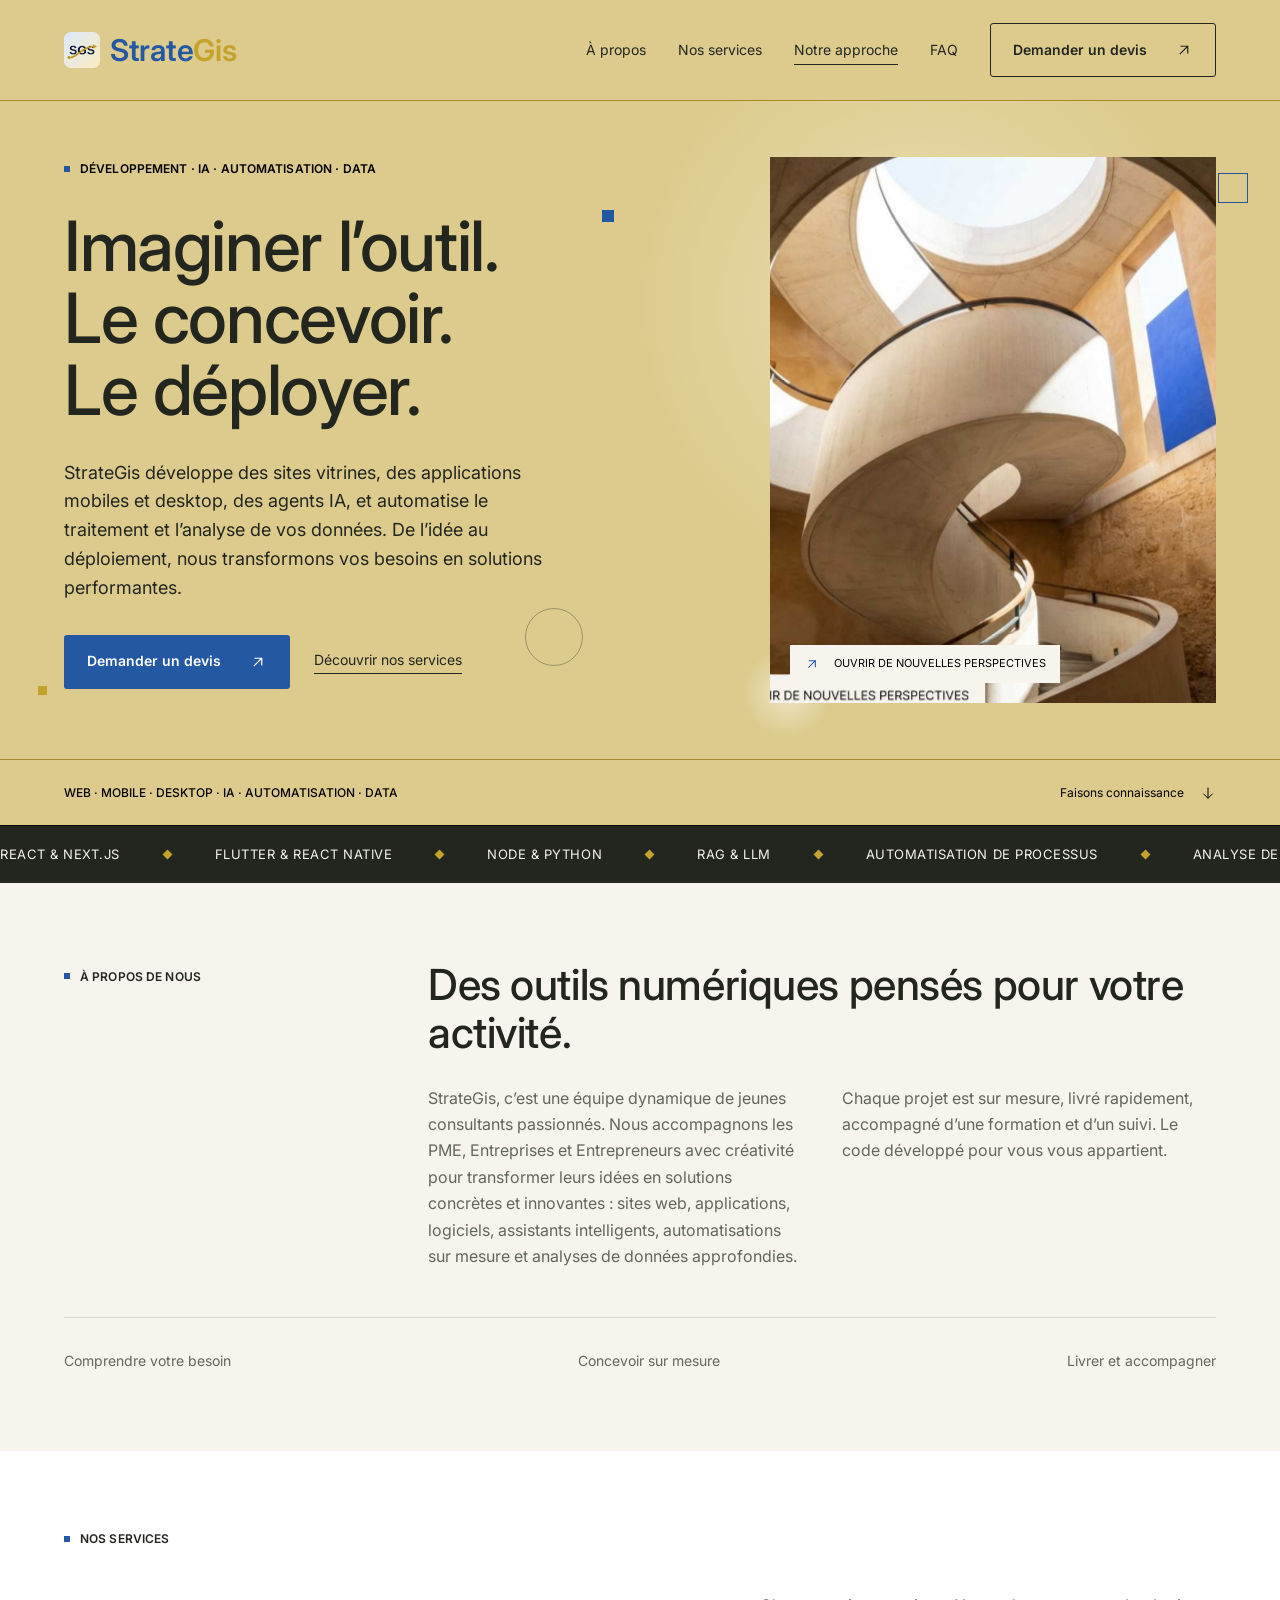
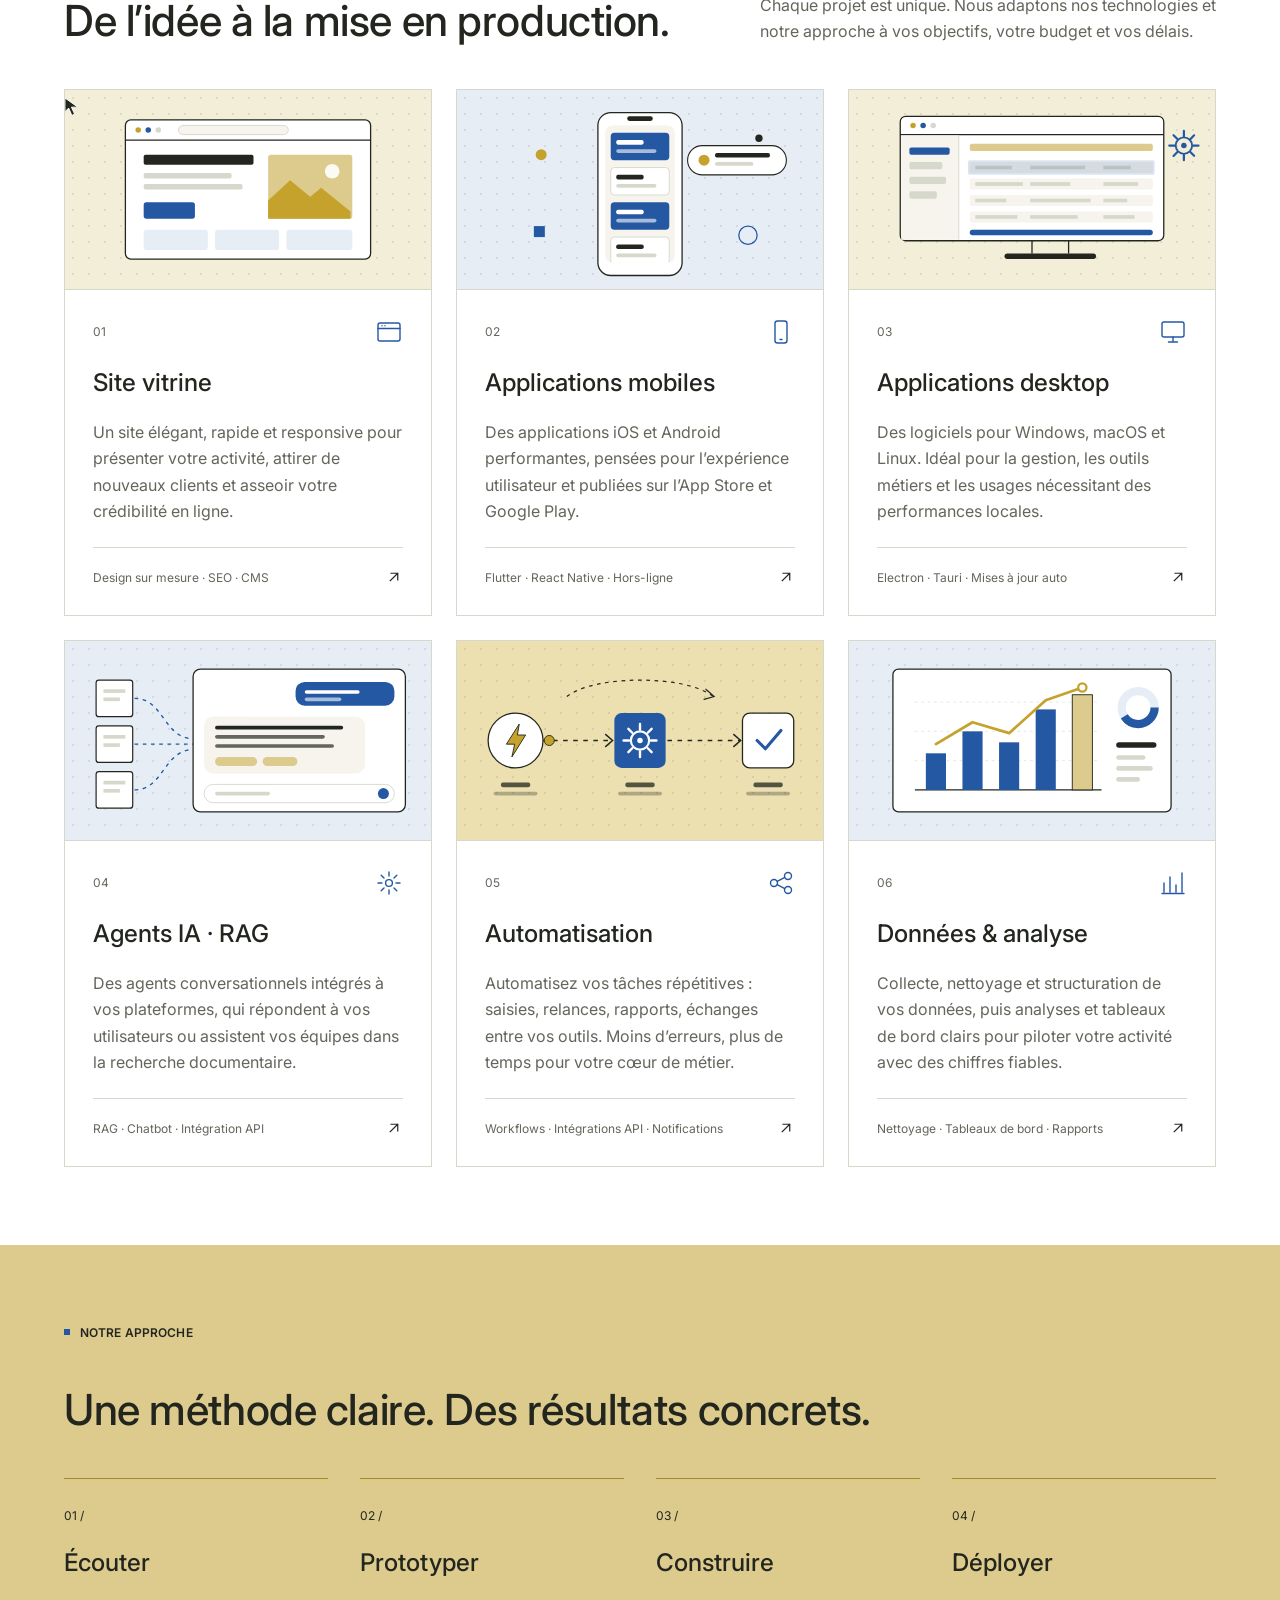
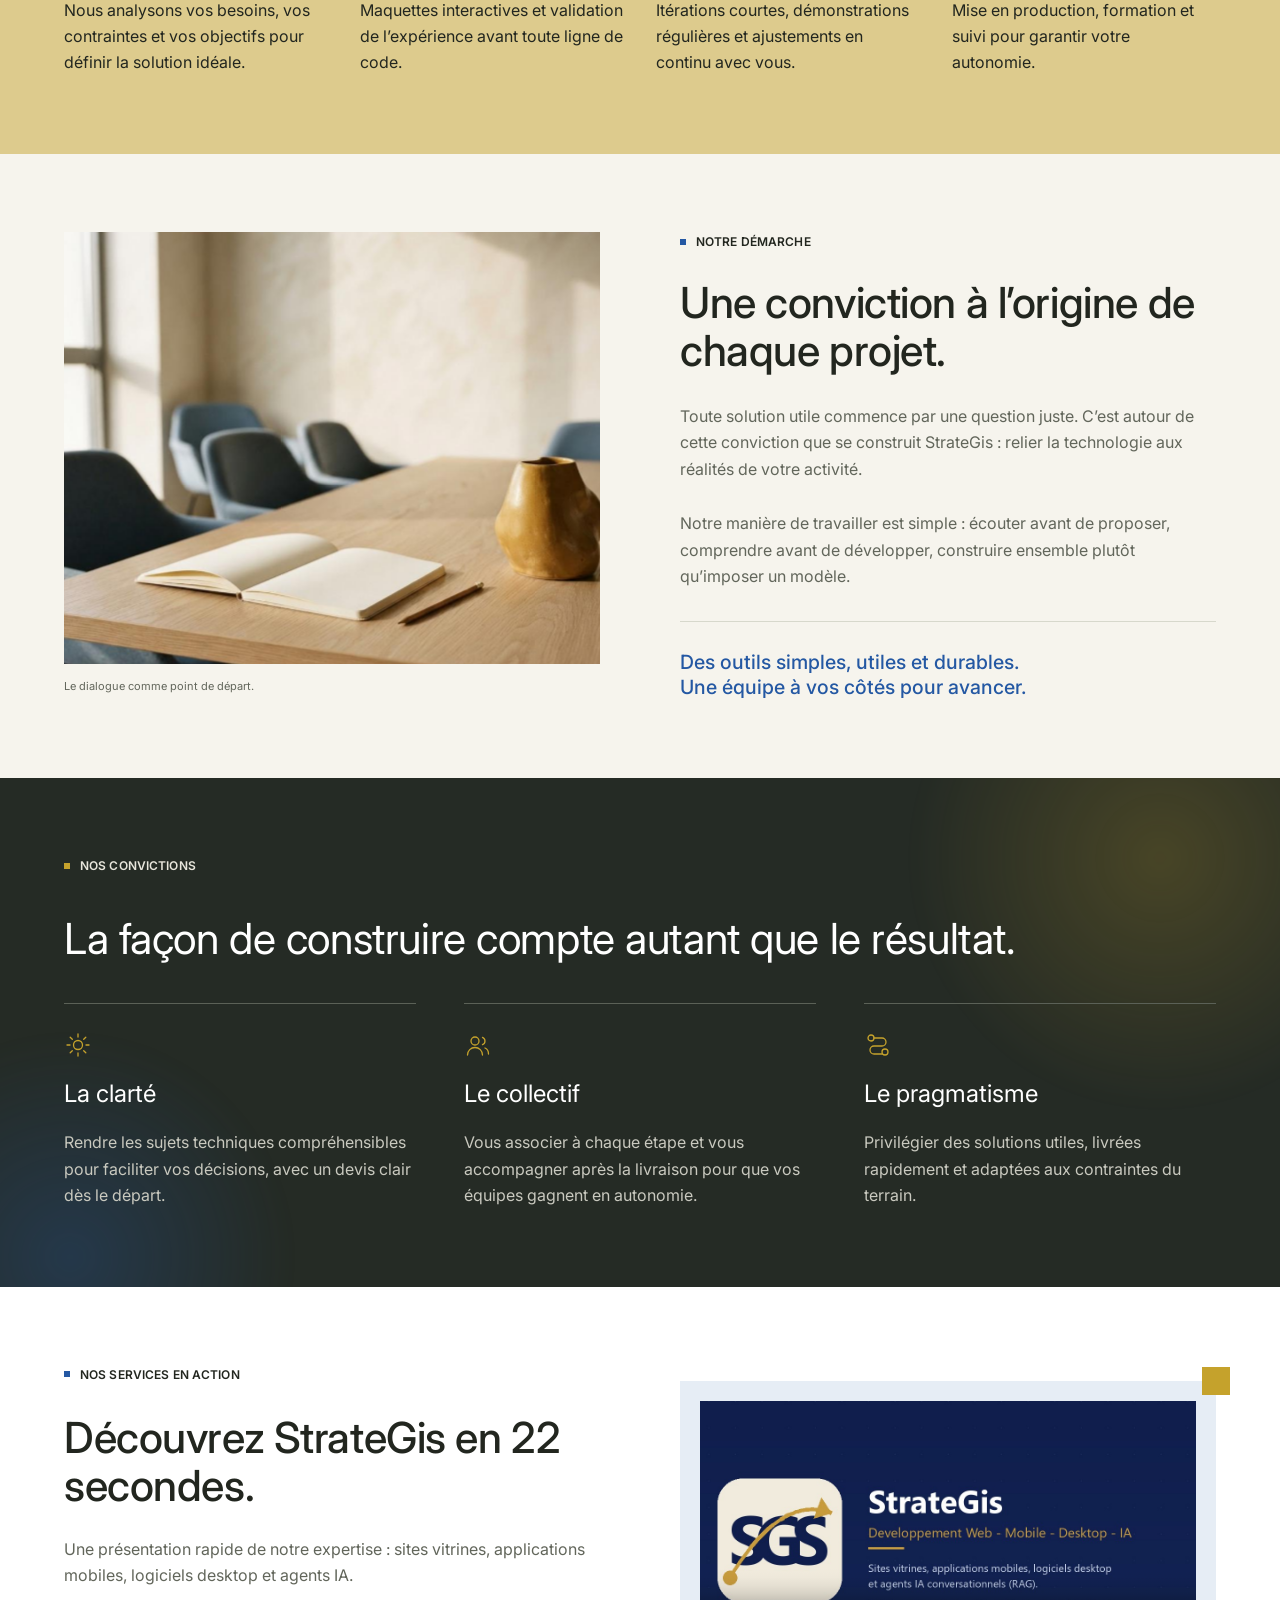
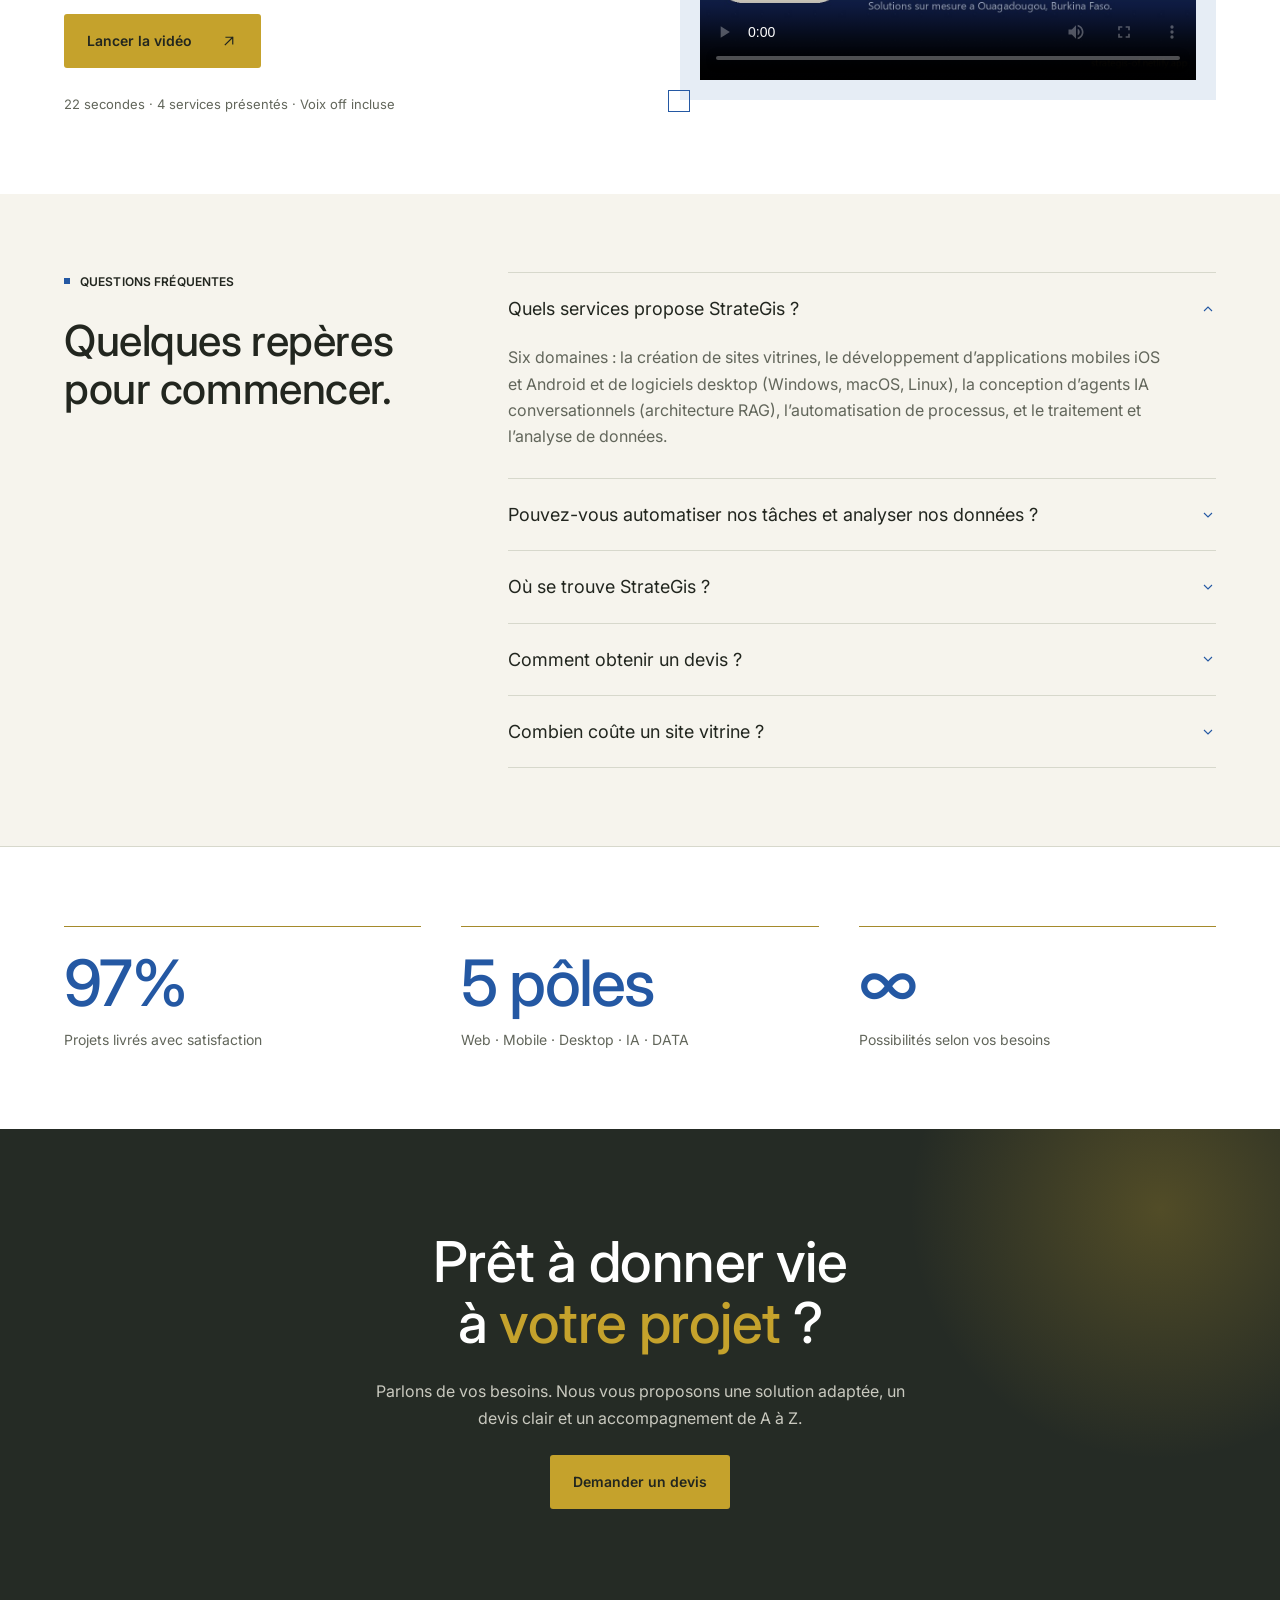
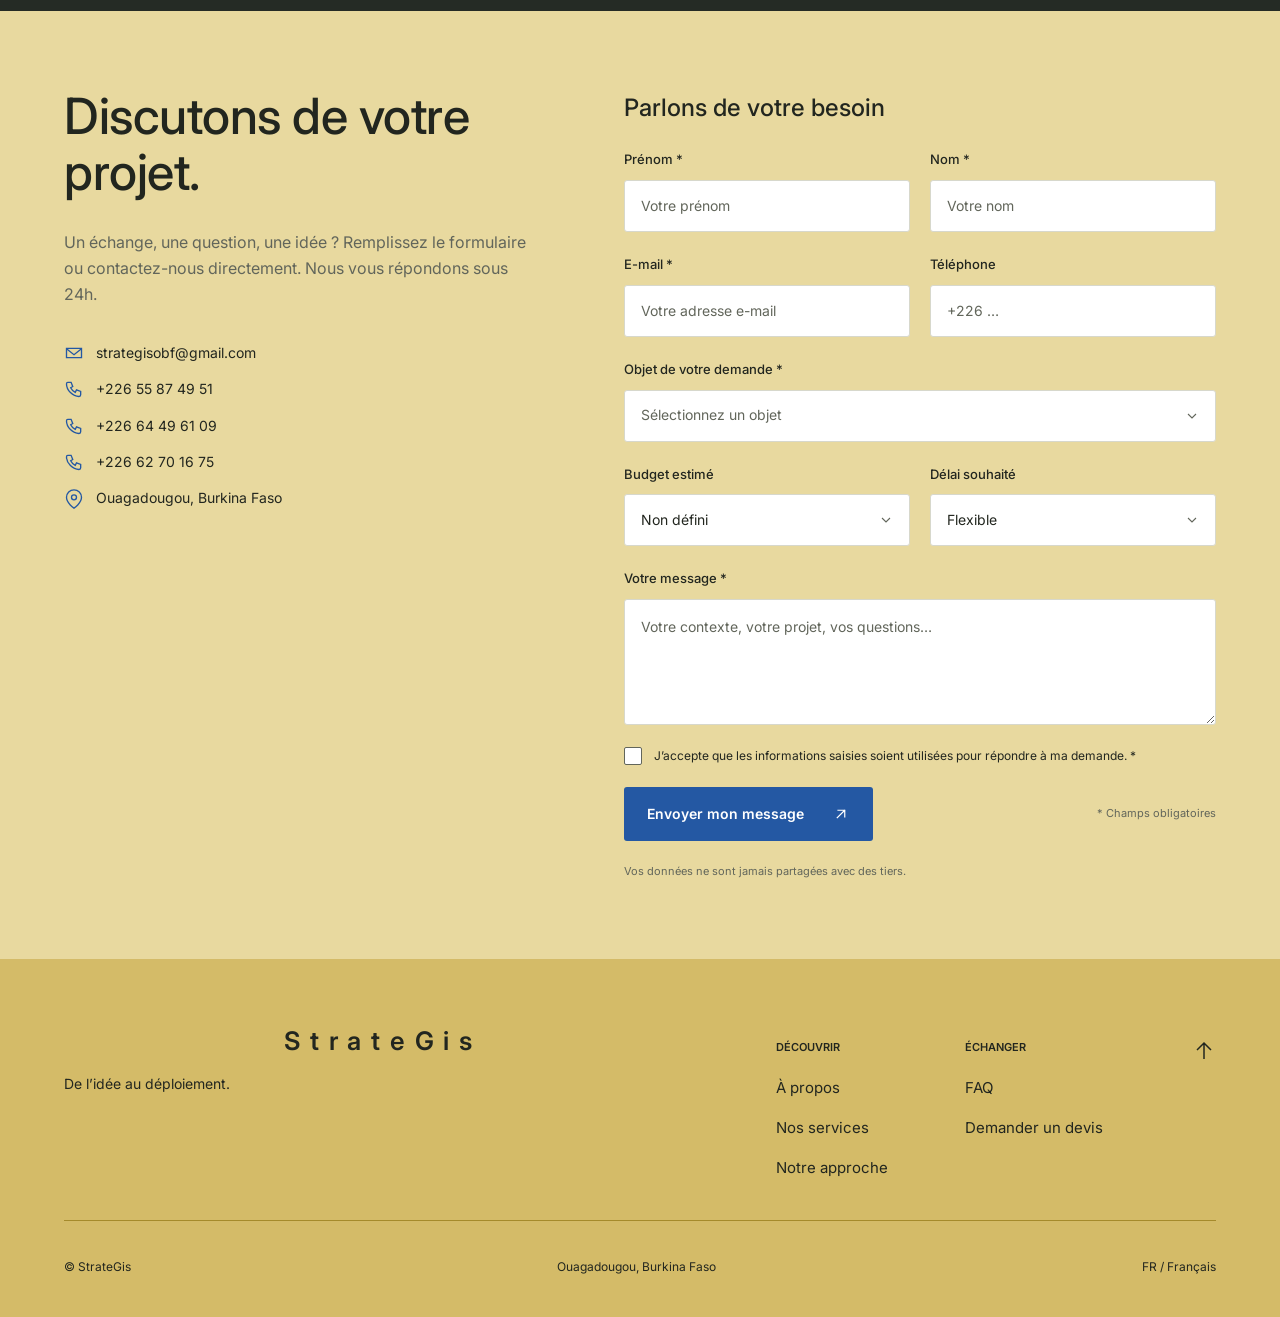
==== commit 5ca00bec: "Update index.html" ====
--- a/index.html
+++ b/index.html
@@ -537,6 +537,7 @@
         <a href="mailto:strategisobf@gmail.com"><svg width="20" height="20" viewBox="0 0 24 24" fill="none" stroke="currentColor" stroke-width="1.6" aria-hidden="true"><path d="M3 6.5h18v11H3z"/><path d="M3 7l9 7 9-7"/></svg><span>strategisobf@gmail.com</span></a>
         <a href="tel:+22655874951"><svg width="20" height="20" viewBox="0 0 24 24" fill="none" stroke="currentColor" stroke-width="1.6" aria-hidden="true"><path d="M4.5 4h4l2 5-2.5 1.5a12 12 0 0 0 5.5 5.5L15 13l5 2v4c0 1-1 2-2 2C10.5 21 3 13.5 3 6c0-1 1-2 1.5-2z"/></svg><span>+226 55 87 49 51</span></a>
         <a href="tel:+22664496109"><svg width="20" height="20" viewBox="0 0 24 24" fill="none" stroke="currentColor" stroke-width="1.6" aria-hidden="true"><path d="M4.5 4h4l2 5-2.5 1.5a12 12 0 0 0 5.5 5.5L15 13l5 2v4c0 1-1 2-2 2C10.5 21 3 13.5 3 6c0-1 1-2 1.5-2z"/></svg><span>+226 64 49 61 09</span></a>
+        <a href="tel:+22662701675"><svg width="20" height="20" viewBox="0 0 24 24" fill="none" stroke="currentColor" stroke-width="1.6" aria-hidden="true"><path d="M4.5 4h4l2 5-2.5 1.5a12 12 0 0 0 5.5 5.5L15 13l5 2v4c0 1-1 2-2 2C10.5 21 3 13.5 3 6c0-1 1-2 1.5-2z"/></svg><span>+226 62 70 16 75</span></a>
         <div class="loc"><svg width="20" height="20" viewBox="0 0 24 24" fill="none" stroke="currentColor" stroke-width="1.6" aria-hidden="true"><path d="M21 10c0 7-9 13-9 13s-9-6-9-13a9 9 0 0 1 18 0z"/><circle cx="12" cy="10" r="3"/></svg><span>Ouagadougou, Burkina Faso</span></div>
       </div>
     </div>
